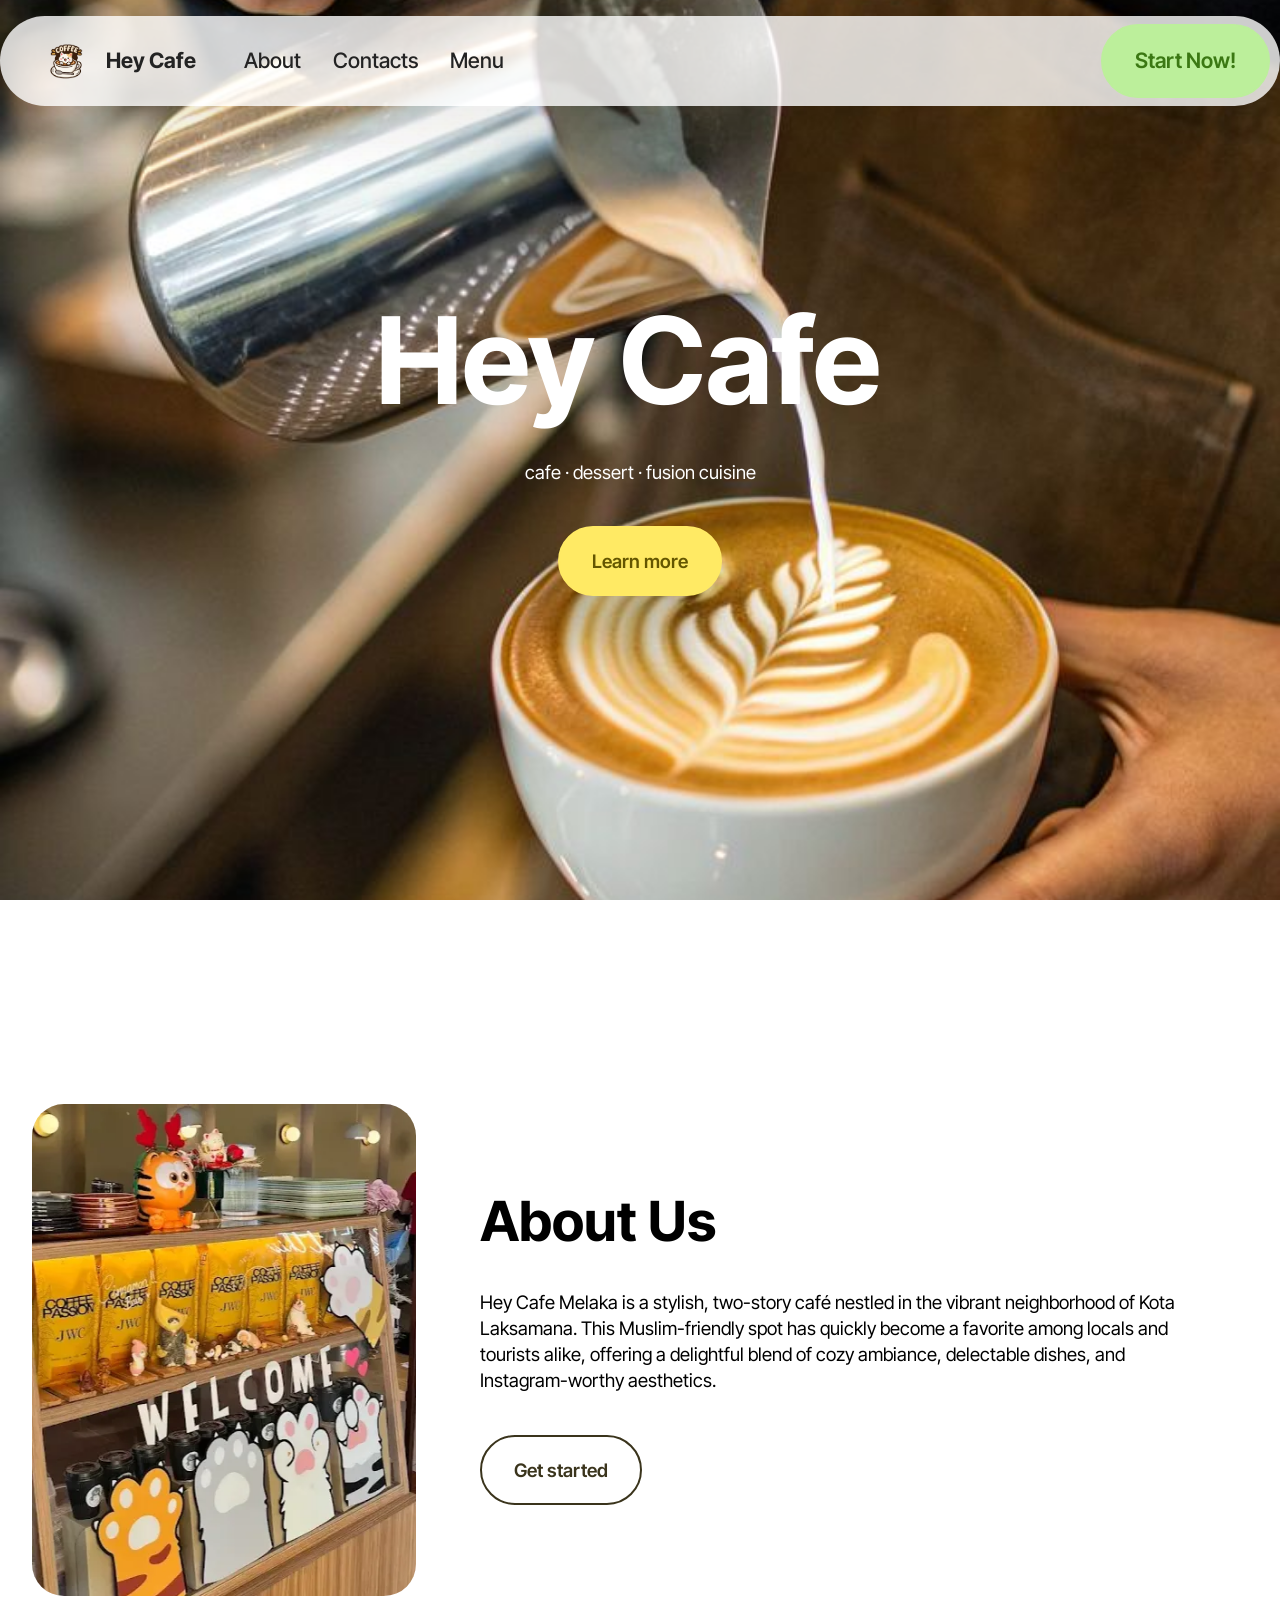
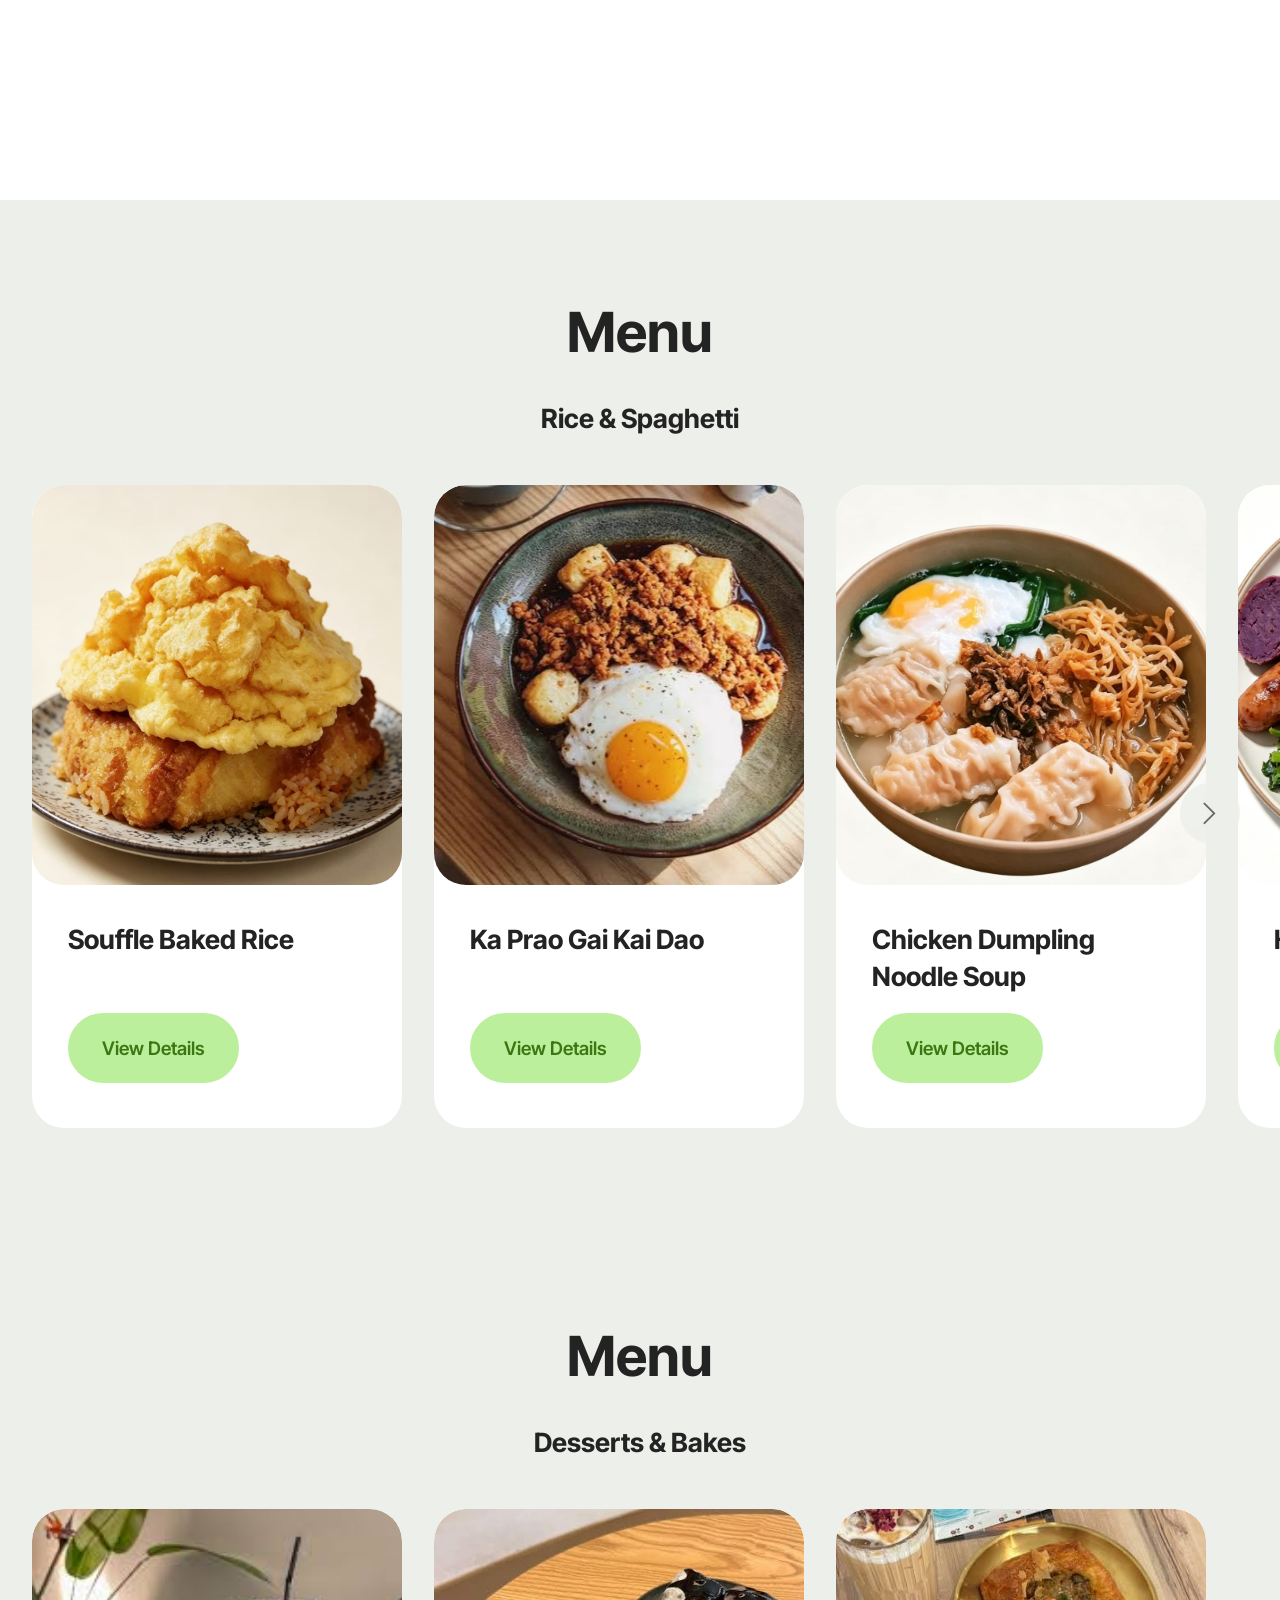
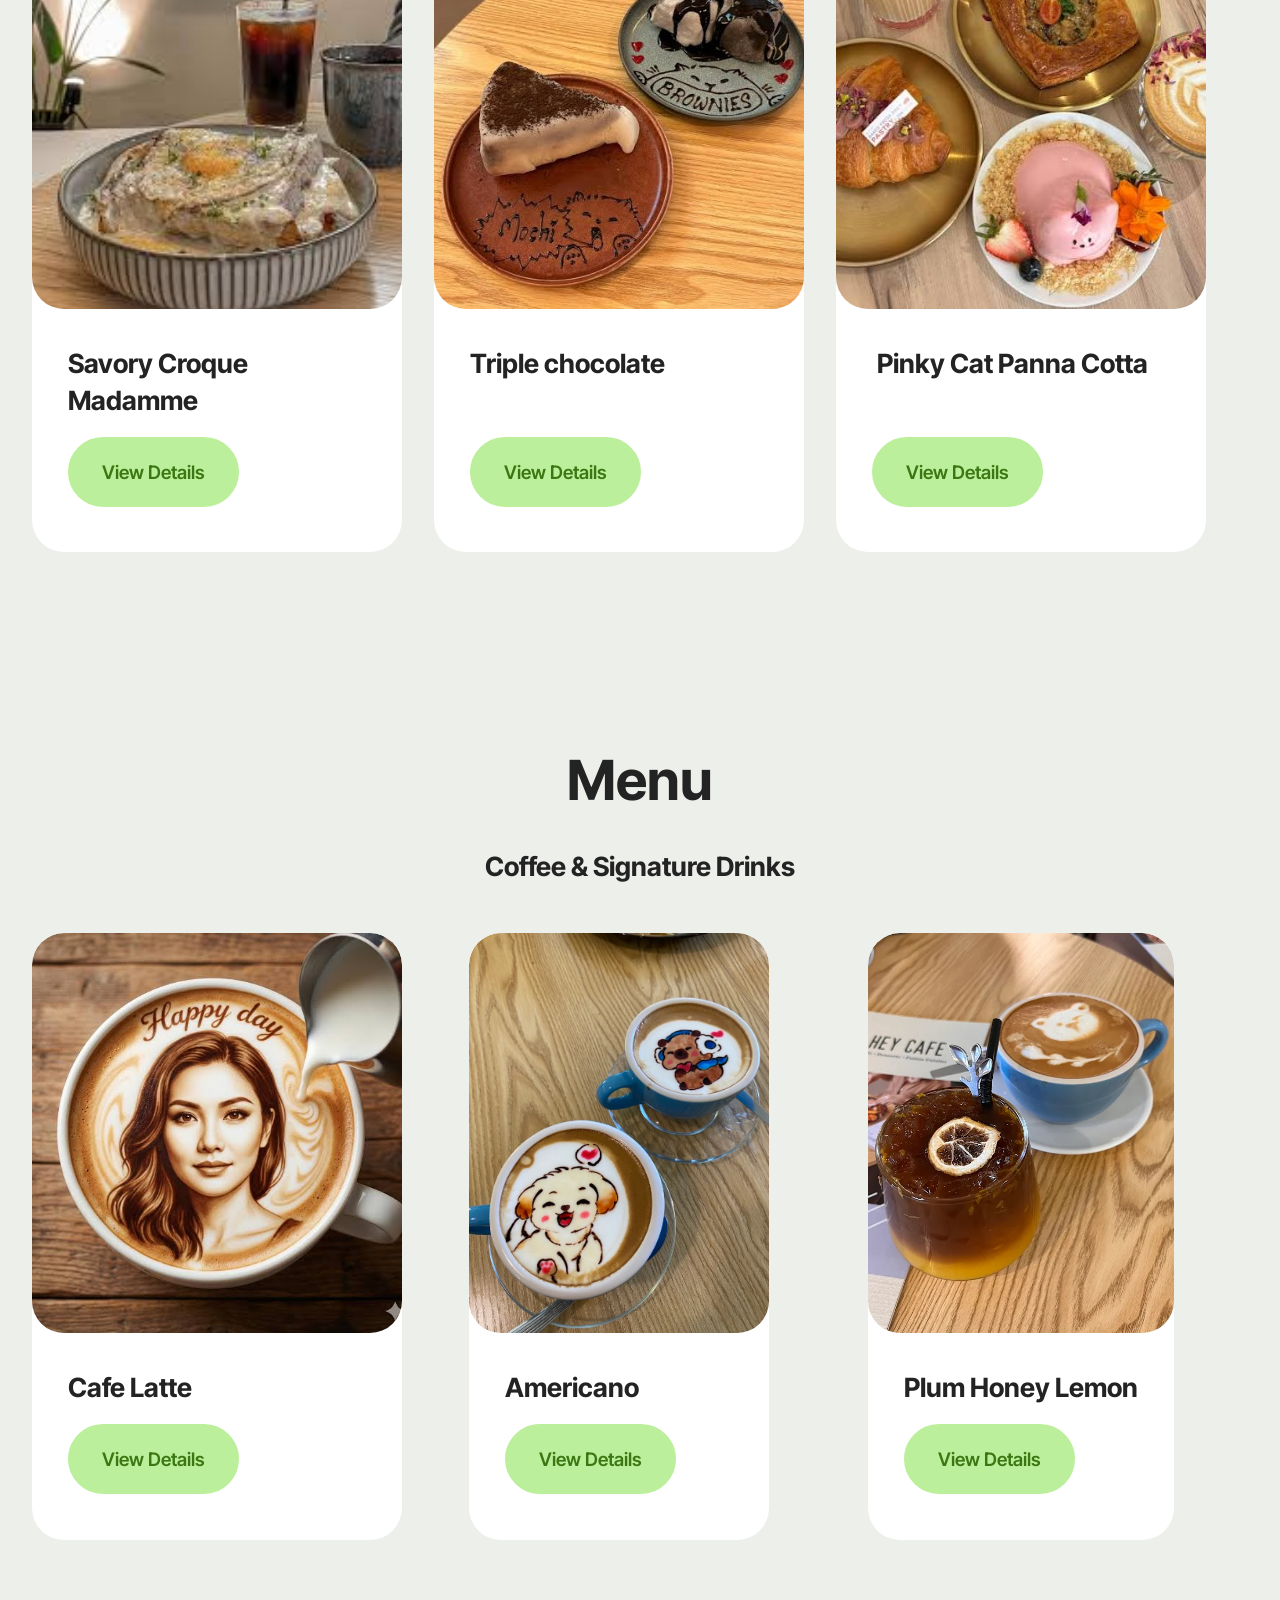
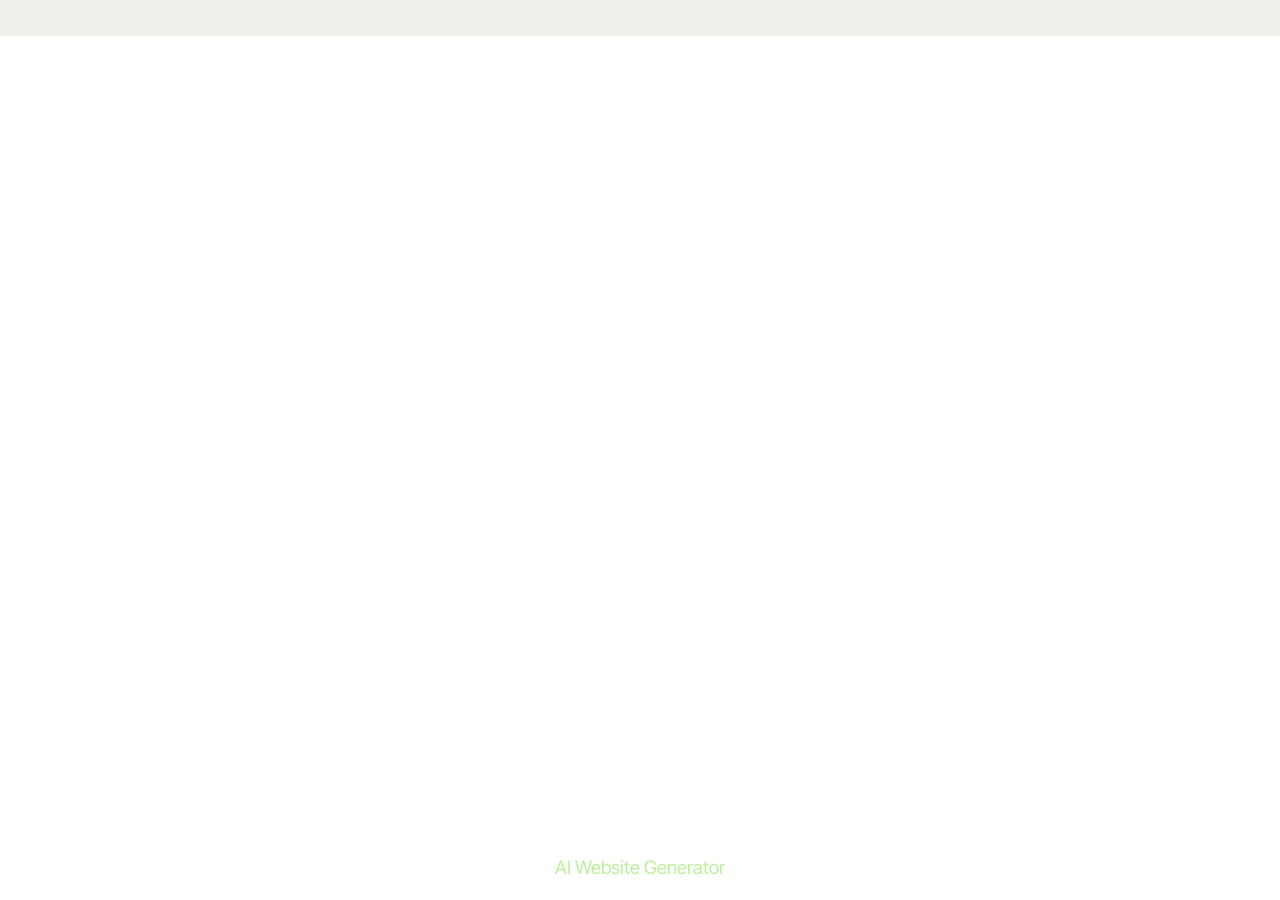
==== index.html @ 5fed79b6 "create github pages" ====
<!DOCTYPE html>
<html  >
<head>
  <!-- Site made with Mobirise Website Builder v6.1.12, https://mobirise.com -->
  <meta charset="UTF-8">
  <meta http-equiv="X-UA-Compatible" content="IE=edge">
  <meta name="generator" content="Mobirise v6.1.12, mobirise.com">
  <meta name="viewport" content="width=device-width, initial-scale=1, minimum-scale=1">
  <link rel="shortcut icon" href="assets/images/image-removebg-preview-4.png" type="image/x-icon">
  <meta name="description" content="">
  
  
  <title>Home</title>
  <link rel="stylesheet" href="assets/web/assets/mobirise-icons2/mobirise2.css">
  <link rel="stylesheet" href="assets/bootstrap/css/bootstrap.min.css">
  <link rel="stylesheet" href="assets/dropdown/css/style.css">
  <link rel="stylesheet" href="assets/theme/css/style.css">
  <link rel="preload" href="https://fonts.googleapis.com/css?family=Inter+Tight:100,200,300,400,500,600,700,800,900,100i,200i,300i,400i,500i,600i,700i,800i,900i&display=swap" as="style" onload="this.onload=null;this.rel='stylesheet'">
  <noscript><link rel="stylesheet" href="https://fonts.googleapis.com/css?family=Inter+Tight:100,200,300,400,500,600,700,800,900,100i,200i,300i,400i,500i,600i,700i,800i,900i&display=swap"></noscript>
  <link rel="preload" as="style" href="assets/mobirise/css/mbr-additional.css?v=1iFlxp"><link rel="stylesheet" href="assets/mobirise/css/mbr-additional.css?v=1iFlxp" type="text/css">

  
  
  
</head>
<body>
  
  <section data-bs-version="5.1" class="menu menu1 cid-vx8OiFqQfm" once="menu" id="menu01-0">
	

	<nav class="navbar navbar-dropdown navbar-fixed-top navbar-expand-lg">
		<div class="container">
			<div class="navbar-brand">
				<span class="navbar-logo">
					<a href="https://mobiri.se">
						<img src="assets/images/image-removebg-preview-4.png" alt="Mobirise Website Builder" style="height: 3rem;">
					</a>
				</span>
				<span class="navbar-caption-wrap"><a class="navbar-caption text-black display-4" href="https://mobiri.se">Hey Cafe</a></span>
			</div>
			<button class="navbar-toggler" type="button" data-toggle="collapse" data-bs-toggle="collapse" data-target="#navbarSupportedContent" data-bs-target="#navbarSupportedContent" aria-controls="navbarNavAltMarkup" aria-expanded="false" aria-label="Toggle navigation">
				<div class="hamburger">
					<span></span>
					<span></span>
					<span></span>
					<span></span>
				</div>
			</button>
			<div class="collapse navbar-collapse" id="navbarSupportedContent">
				<ul class="navbar-nav nav-dropdown" data-app-modern-menu="true"><li class="nav-item">
						<a class="nav-link link text-black text-primary display-4" href="index.html#article02-1h">About</a>
					</li>
					<li class="nav-item">
						<a class="nav-link link text-black text-primary display-4" href="page2.html#contacts01-3x">Contacts</a>
					</li><li class="nav-item">
						<a class="nav-link link text-black text-primary display-4" href="page1.html#article19-38" aria-expanded="false">Menu</a>
					</li></ul>
				
				<div class="navbar-buttons mbr-section-btn"><a class="btn btn-primary display-4" href="index.html#header09-9"> Start Now!</a></div>
			</div>
		</div>
	</nav>
</section>

<section data-bs-version="5.1" class="header09 startm5 cid-vx9Js2Rqdf mbr-fullscreen" id="header09-9">	
    
	
	
	<div class="container-fluid">
		<div class="row">
			<div class="content-wrap col-12 col-md-8">
				<h1 class="mbr-section-title mbr-fonts-style mbr-white mb-4 display-1"><strong>Hey Cafe&nbsp;</strong></h1>
				
				<p class="mbr-fonts-style mbr-text mbr-white mb-4 display-7">cafe · dessert · fusion cuisine<br></p>
				<div class="mbr-section-btn"><a class="btn btn-danger display-7" href="index.html#article02-1h">
						Learn more
					</a></div>
			</div>
		</div>
	</div>
</section>

<section data-bs-version="5.1" class="start article2 cid-vxmxqsJlS7 mbr-fullscreen" id="article02-1h">
	

	
	

	<div class="container">
		<div class="row justify-content-center">
			<div class="col-12 col-md-12 col-lg-4 image-wrapper">
				<img class="w-100" src="assets/images/unnamed-19.webp" alt="Mobirise Website Builder">
			</div>
			<div class="col-12 col-md-12 col-lg">
				<div class="text-wrapper align-left">
					<h1 class="mbr-section-title mbr-fonts-style mb-4 display-2"><strong>About Us</strong><strong><br></strong>
					</h1>
					<p class="mbr-text align-left mbr-fonts-style mb-4 display-7">
					Hey Cafe Melaka is a stylish, two-story café nestled in the vibrant neighborhood of Kota Laksamana. This Muslim-friendly spot has quickly become a favorite among locals and tourists alike, offering a delightful blend of cozy ambiance, delectable dishes, and Instagram-worthy aesthetics. ￼
					</p>
					<div class="mbr-section-btn align-left mt-3">
						<a class="btn btn-success-outline display-7" href="https://mobiri.se">Get started</a>
					</div>
				</div>
			</div>
		</div>
	</div>
</section>

<section data-bs-version="5.1" class="features017 mbr-embla cid-vxlxa81QFc" id="features017-13">
	
	
	<div class="position-relative">
		<div class="container-fluid">
			<div class="row justify-content-center">
				<div class="col-12 content-head">
					<div class="mbr-section-head mb-5">
						<h4 class="mbr-section-title mbr-fonts-style align-center mb-0 display-2">
							<strong>Menu</strong></h4>
						<h5 class="mbr-section-subtitle mbr-fonts-style align-center mb-0 mt-4 display-5"><strong>Rice &amp; Spaghetti</strong></h5>
					</div>
				</div>
			</div>
		</div>

		<div class="embla" data-skip-snaps="true" data-align="center" data-contain-scroll="trimSnaps" data-auto-play-interval="5" data-draggable="true">
			<div class="embla__viewport container-fluid">
				<div class="embla__container">
					
					<div class="embla__slide slider-image item active" style="margin-left: 1rem; margin-right: 1rem;">
						<div class="slide-content">
							<div class="item-img">
								<div class="item-wrapper">
									<img src="assets/images/whatsapp-image-2026-10-08-at-11.38.28-2.jpeg" alt="Mobirise Website Builder" title="" data-slide-to="0" data-bs-slide-to="0">
								</div>
							</div>
							<div class="item-content">
								<h5 class="item-title mbr-fonts-style display-5"><strong>Souffle Baked Rice</strong></h5>
								
								
							</div>

							<div class="mbr-section-btn item-footer mt-2"><a href="page1.html#article19-38" class="btn item-btn btn-primary display-7" target="_blank">View Details</a></div>
						</div>
					</div><div class="embla__slide slider-image item" style="margin-left: 1rem; margin-right: 1rem;">
						<div class="slide-content">
							<div class="item-img">
								<div class="item-wrapper">
									<img src="assets/images/images-2.jpeg" alt="Mobirise Website Builder" title="" data-slide-to="1" data-bs-slide-to="1">
								</div>
							</div>
							<div class="item-content">
								<h5 class="item-title mbr-fonts-style display-5"><strong>Ka Prao Gai Kai Dao</strong></h5>
								
								
							</div>
							<div class="mbr-section-btn item-footer mt-2"><a href="page1.html#article19-39" class="btn item-btn btn-primary display-7" target="_blank">View Details</a></div>
						</div>
					</div>
					<div class="embla__slide slider-image item" style="margin-left: 1rem; margin-right: 1rem;">
						<div class="slide-content">
							<div class="item-img">
								<div class="item-wrapper">
									<img src="assets/images/whatsapp-image-2026-10-08-at-13.55.59-3.jpeg" alt="Mobirise Website Builder" title="" data-slide-to="3" data-bs-slide-to="3">
								</div>
							</div>
							<div class="item-content">
								<h5 class="item-title mbr-fonts-style display-5"><strong>Chicken Dumpling Noodle Soup</strong></h5>
								
								
							</div>
							<div class="mbr-section-btn item-footer mt-2"><a href="page1.html#article19-3a" class="btn item-btn btn-primary display-7" target="_blank">View Details</a></div>
						</div>
					</div>
					<div class="embla__slide slider-image item" style="margin-left: 1rem; margin-right: 1rem;">
						<div class="slide-content">
							<div class="item-img">
								<div class="item-wrapper">
									<img src="assets/images/whatsapp-image-2026-10-07-at-11.52.10-4.jpeg" alt="Mobirise Website Builder" title="" data-slide-to="4" data-bs-slide-to="4">
								</div>
							</div>
							<div class="item-content">
								<h5 class="item-title mbr-fonts-style display-5"><strong>Hey Breakkie</strong></h5>
								
								
							</div>
							<div class="mbr-section-btn item-footer mt-2"><a href="page1.html#article19-3b" class="btn item-btn btn-primary display-7" target="_blank">View Details</a></div>
						</div>
					</div>
					<div class="embla__slide slider-image item" style="margin-left: 1rem; margin-right: 1rem;">
						<div class="slide-content">
							<div class="item-img">
								<div class="item-wrapper">
									<img src="assets/images/unnamed-5.webp" alt="Mobirise Website Builder" title="" data-slide-to="5" data-bs-slide-to="5">
								</div>
							</div>
							<div class="item-content">
								<h5 class="item-title mbr-fonts-style display-5"><div><strong style="font-size: calc(1.28rem + 0.52 * ((100vw - 62rem) / 25));">Chicken Meatballs Bolognese</strong></div></h5>
								
								
							</div>
							<div class="mbr-section-btn item-footer mt-2"><a href="page1.html#article19-3c" class="btn item-btn btn-primary display-7" target="_blank">View Details</a></div>
						</div>
					</div>
					
					
					
				</div>
			</div>
			<button class="embla__button embla__button--prev">
				<span class="mobi-mbri mobi-mbri-arrow-prev mbr-iconfont" aria-hidden="true"></span>
				<span class="sr-only visually-hidden visually-hidden visually-hidden">Previous</span>
			</button>
			<button class="embla__button embla__button--next">
				<span class="mobi-mbri mobi-mbri-arrow-next mbr-iconfont" aria-hidden="true"></span>
				<span class="sr-only visually-hidden visually-hidden visually-hidden">Next</span>
			</button>
		</div>
	</div>
</section>

<section data-bs-version="5.1" class="features017 mbr-embla cid-vxmoctno0V" id="features017-19">
	
	
	<div class="position-relative">
		<div class="container-fluid">
			<div class="row justify-content-center">
				<div class="col-12 content-head">
					<div class="mbr-section-head mb-5">
						<h4 class="mbr-section-title mbr-fonts-style align-center mb-0 display-2">
							<strong>Menu</strong></h4>
						<h5 class="mbr-section-subtitle mbr-fonts-style align-center mb-0 mt-4 display-5"><strong>Desserts &amp; Bakes</strong></h5>
					</div>
				</div>
			</div>
		</div>

		<div class="embla" data-skip-snaps="true" data-align="center" data-contain-scroll="trimSnaps" data-auto-play-interval="5" data-draggable="true">
			<div class="embla__viewport container-fluid">
				<div class="embla__container">
					<div class="embla__slide slider-image item active" style="margin-left: 1rem; margin-right: 1rem;">
						<div class="slide-content">
							<div class="item-img">
								<div class="item-wrapper">
									<img src="assets/images/images-14.jpeg" alt="Mobirise Website Builder" title="" data-slide-to="1" data-bs-slide-to="1">
								</div>
							</div>
							<div class="item-content">
								<h5 class="item-title mbr-fonts-style display-5"><strong>Savory Croque Madamme</strong></h5>
								
								
							</div>

							<div class="mbr-section-btn item-footer mt-2"><a href="page1.html#article19-3d" class="btn item-btn btn-primary display-7" target="_blank">View Details</a></div>
						</div>
					</div>
					
					<div class="embla__slide slider-image item" style="margin-left: 1rem; margin-right: 1rem;">
						<div class="slide-content">
							<div class="item-img">
								<div class="item-wrapper">
									<img src="assets/images/images-12.jpeg" alt="Mobirise Website Builder" title="" data-slide-to="1" data-bs-slide-to="1">
								</div>
							</div>
							<div class="item-content">
								<h5 class="item-title mbr-fonts-style display-5"><strong>Triple chocolate</strong></h5>
								
								
							</div>
							<div class="mbr-section-btn item-footer mt-2"><a href="page1.html#article19-3f" class="btn item-btn btn-primary display-7" target="_blank">View Details</a></div>
						</div>
					</div>
					
					<div class="embla__slide slider-image item" style="margin-left: 1rem; margin-right: 1rem;">
						<div class="slide-content">
							<div class="item-img">
								<div class="item-wrapper">
									<img src="assets/images/images-15.jpeg" alt="Mobirise Website Builder" title="" data-slide-to="5" data-bs-slide-to="5">
								</div>
							</div>
							<div class="item-content">
								<h5 class="item-title mbr-fonts-style display-5"><strong>&nbsp;Pinky Cat Panna Cotta</strong><br></h5>
								
								
							</div>
							<div class="mbr-section-btn item-footer mt-2"><a href="page1.html#article19-3g" class="btn item-btn btn-primary display-7" target="_blank">View Details</a></div>
						</div>
					</div>
					
					
					
				</div>
			</div>
			<button class="embla__button embla__button--prev">
				<span class="mobi-mbri mobi-mbri-arrow-prev mbr-iconfont" aria-hidden="true"></span>
				<span class="sr-only visually-hidden visually-hidden visually-hidden">Previous</span>
			</button>
			<button class="embla__button embla__button--next">
				<span class="mobi-mbri mobi-mbri-arrow-next mbr-iconfont" aria-hidden="true"></span>
				<span class="sr-only visually-hidden visually-hidden visually-hidden">Next</span>
			</button>
		</div>
	</div>
</section>

<section data-bs-version="5.1" class="features017 mbr-embla cid-vxlN84FicX" id="features017-18">
	
	
	<div class="position-relative">
		<div class="container-fluid">
			<div class="row justify-content-center">
				<div class="col-12 content-head">
					<div class="mbr-section-head mb-5">
						<h4 class="mbr-section-title mbr-fonts-style align-center mb-0 display-2">
							<strong>Menu</strong></h4>
						<h5 class="mbr-section-subtitle mbr-fonts-style align-center mb-0 mt-4 display-5"><strong>Coffee &amp; Signature Drinks</strong></h5>
					</div>
				</div>
			</div>
		</div>

		<div class="embla" data-skip-snaps="true" data-align="center" data-contain-scroll="trimSnaps" data-auto-play-interval="5" data-draggable="true">
			<div class="embla__viewport container-fluid">
				<div class="embla__container">
					<div class="embla__slide slider-image item active" style="margin-left: 1rem; margin-right: 1rem;">
						<div class="slide-content">
							<div class="item-img">
								<div class="item-wrapper">
									<img src="assets/images/images-13.jpeg" alt="Mobirise Website Builder" title="" data-slide-to="1" data-bs-slide-to="1">
								</div>
							</div>
							<div class="item-content">
								<h5 class="item-title mbr-fonts-style display-5"><strong>Cafe Latte</strong></h5>
								
								
							</div>

							<div class="mbr-section-btn item-footer mt-2"><a href="page1.html#article19-3h" class="btn item-btn btn-primary display-7" target="_blank">View Details</a></div>
						</div>
					</div>
					<div class="embla__slide slider-image item" style="margin-left: 1rem; margin-right: 1rem;">
						<div class="slide-content">
							<div class="item-img">
								<div class="item-wrapper">
									<img src="assets/images/unnamed-21.webp" alt="Mobirise Website Builder" title="" data-slide-to="2" data-bs-slide-to="2">
								</div>
							</div>
							<div class="item-content">
								<h5 class="item-title mbr-fonts-style display-5"><strong>Americano</strong></h5>
								
								
							</div>
							<div class="mbr-section-btn item-footer mt-2"><a href="page1.html#article19-3i" class="btn item-btn btn-primary display-7" target="_blank">View Details</a></div>
						</div>
					</div>
					<div class="embla__slide slider-image item" style="margin-left: 1rem; margin-right: 1rem;">
						<div class="slide-content">
							<div class="item-img">
								<div class="item-wrapper">
									<img src="assets/images/unnamed-22.webp" alt="Mobirise Website Builder" title="" data-slide-to="3" data-bs-slide-to="3">
								</div>
							</div>
							<div class="item-content">
								<h5 class="item-title mbr-fonts-style display-5"><strong>Plum Honey Lemon</strong></h5>
								
								
							</div>
							<div class="mbr-section-btn item-footer mt-2"><a href="page1.html#article19-3j" class="btn item-btn btn-primary display-7" target="_blank">View Details</a></div>
						</div>
					</div>
					
					
					
					
					
				</div>
			</div>
			<button class="embla__button embla__button--prev">
				<span class="mobi-mbri mobi-mbri-arrow-prev mbr-iconfont" aria-hidden="true"></span>
				<span class="sr-only visually-hidden visually-hidden visually-hidden">Previous</span>
			</button>
			<button class="embla__button embla__button--next">
				<span class="mobi-mbri mobi-mbri-arrow-next mbr-iconfont" aria-hidden="true"></span>
				<span class="sr-only visually-hidden visually-hidden visually-hidden">Next</span>
			</button>
		</div>
	</div>
</section>

<section data-bs-version="5.1" class="contacts4 map1 cid-vxtvAQx87N" id="contacts04-37">

	

	<div class="main_wrapper">
		
        <div class="google-map"><iframe frameborder="0" style="border:0" src="https://www.google.com/maps/embed?pb=!1m18!1m12!1m3!1d3711.7519244382047!2d102.23303907496779!3d2.1957725977847904!2m3!1f0!2f0!3f0!3m2!1i1024!2i768!4f13.1!3m3!1m2!1s0x31d1f147ed033591%3A0x314d63a6acb644f5!2sHey%20Cafe!5e1!3m2!1sen!2smy!4v1791475764665!5m2!1sen!2smy" allowfullscreen=""></iframe></div>
	</div>
</section><section class="display-7" style="padding: 0;align-items: center;justify-content: center;flex-wrap: wrap;    align-content: center;display: flex;position: relative;height: 4rem;"><a href="https://mobiri.se/" style="flex: 1 1;height: 4rem;position: absolute;width: 100%;z-index: 1;"><img alt="" style="height: 4rem;" src="[data-uri]"></a><p style="margin: 0;text-align: center;" class="display-7">&#8204;</p><a style="z-index:1" href="https://mobirise.com/builder/ai-website-generator.html">AI Website Generator</a></section><script src="assets/bootstrap/js/bootstrap.bundle.min.js"></script>  <script src="assets/smoothscroll/smooth-scroll.js"></script>  <script src="assets/ytplayer/index.js"></script>  <script src="assets/dropdown/js/navbar-dropdown.js"></script>  <script src="assets/embla/embla.min.js"></script>  <script src="assets/embla/script.js"></script>  <script src="assets/theme/js/script.js"></script>  
  
  
</body>
</html>
---- assets/web/assets/mobirise-icons2/mobirise2.css ----
@font-face {
  font-family: 'Moririse2';
  font-display: swap;
  src:  url('mobirise2.eot?f2bix4');
  src:  url('mobirise2.eot?f2bix4#iefix') format('embedded-opentype'),
    url('mobirise2.woff2?f2bix4') format('woff2'),
    url('mobirise2.woff?f2bix4') format('woff'),
    url('mobirise2.ttf?f2bix4') format('truetype'),
    url('mobirise2.svg?f2bix4#mobirise2') format('svg');
  font-weight: normal;
  font-style: normal;
}

[class^="mobi-"], [class*=" mobi-"] {
  /* use !important to prevent issues with browser extensions that change fonts */
  font-family: 'Moririse2' !important;
  speak: none;
  font-style: normal;
  font-weight: normal;
  font-variant: normal;
  text-transform: none;
  line-height: 1;

  /* Better Font Rendering =========== */
  -webkit-font-smoothing: antialiased;
  -moz-osx-font-smoothing: grayscale;
}

.mobi-mbri-add-submenu:before {
  content: "\e900";
}
.mobi-mbri-alert:before {
  content: "\e901";
}
.mobi-mbri-align-center:before {
  content: "\e902";
}
.mobi-mbri-align-justify:before {
  content: "\e903";
}
.mobi-mbri-align-left:before {
  content: "\e904";
}
.mobi-mbri-align-right:before {
  content: "\e905";
}
.mobi-mbri-android:before {
  content: "\e906";
}
.mobi-mbri-apple:before {
  content: "\e907";
}
.mobi-mbri-arrow-down:before {
  content: "\e908";
}
.mobi-mbri-arrow-next:before {
  content: "\e909";
}
.mobi-mbri-arrow-prev:before {
  content: "\e90a";
}
.mobi-mbri-arrow-up:before {
  content: "\e90b";
}
.mobi-mbri-bold:before {
  content: "\e90c";
}
.mobi-mbri-bookmark:before {
  content: "\e90d";
}
.mobi-mbri-bootstrap:before {
  content: "\e90e";
}
.mobi-mbri-briefcase:before {
  content: "\e90f";
}
.mobi-mbri-browse:before {
  content: "\e910";
}
.mobi-mbri-bulleted-list:before {
  content: "\e911";
}
.mobi-mbri-calendar:before {
  content: "\e912";
}
.mobi-mbri-camera:before {
  content: "\e913";
}
.mobi-mbri-cart-add:before {
  content: "\e914";
}
.mobi-mbri-cart-full:before {
  content: "\e915";
}
.mobi-mbri-cash:before {
  content: "\e916";
}
.mobi-mbri-change-style:before {
  content: "\e917";
}
.mobi-mbri-chat:before {
  content: "\e918";
}
.mobi-mbri-clock:before {
  content: "\e919";
}
.mobi-mbri-close:before {
  content: "\e91a";
}
.mobi-mbri-cloud:before {
  content: "\e91b";
}
.mobi-mbri-code:before {
  content: "\e91c";
}
.mobi-mbri-contact-form:before {
  content: "\e91d";
}
.mobi-mbri-credit-card:before {
  content: "\e91e";
}
.mobi-mbri-cursor-click:before {
  content: "\e91f";
}
.mobi-mbri-cust-feedback:before {
  content: "\e920";
}
.mobi-mbri-database:before {
  content: "\e921";
}
.mobi-mbri-delivery:before {
  content: "\e922";
}
.mobi-mbri-desktop:before {
  content: "\e923";
}
.mobi-mbri-devices:before {
  content: "\e924";
}
.mobi-mbri-down:before {
  content: "\e925";
}
.mobi-mbri-download-2:before {
  content: "\e926";
}
.mobi-mbri-download:before {
  content: "\e927";
}
.mobi-mbri-drag-n-drop-2:before {
  content: "\e928";
}
.mobi-mbri-drag-n-drop:before {
  content: "\e929";
}
.mobi-mbri-edit-2:before {
  content: "\e92a";
}
.mobi-mbri-edit:before {
  content: "\e92b";
}
.mobi-mbri-error:before {
  content: "\e92c";
}
.mobi-mbri-extension:before {
  content: "\e92d";
}
.mobi-mbri-features:before {
  content: "\e92e";
}
.mobi-mbri-file:before {
  content: "\e92f";
}
.mobi-mbri-flag:before {
  content: "\e930";
}
.mobi-mbri-folder:before {
  content: "\e931";
}
.mobi-mbri-gift:before {
  content: "\e932";
}
.mobi-mbri-github:before {
  content: "\e933";
}
.mobi-mbri-globe-2:before {
  content: "\e934";
}
.mobi-mbri-globe:before {
  content: "\e935";
}
.mobi-mbri-growing-chart:before {
  content: "\e936";
}
.mobi-mbri-hearth:before {
  content: "\e937";
}
.mobi-mbri-help:before {
  content: "\e938";
}
.mobi-mbri-home:before {
  content: "\e939";
}
.mobi-mbri-hot-cup:before {
  content: "\e93a";
}
.mobi-mbri-idea:before {
  content: "\e93b";
}
.mobi-mbri-image-gallery:before {
  content: "\e93c";
}
.mobi-mbri-image-slider:before {
  content: "\e93d";
}
.mobi-mbri-info:before {
  content: "\e93e";
}
.mobi-mbri-italic:before {
  content: "\e93f";
}
.mobi-mbri-key:before {
  content: "\e940";
}
.mobi-mbri-laptop:before {
  content: "\e941";
}
.mobi-mbri-layers:before {
  content: "\e942";
}
.mobi-mbri-left-right:before {
  content: "\e943";
}
.mobi-mbri-left:before {
  content: "\e944";
}
.mobi-mbri-letter:before {
  content: "\e945";
}
.mobi-mbri-like:before {
  content: "\e946";
}
.mobi-mbri-link:before {
  content: "\e947";
}
.mobi-mbri-lock:before {
  content: "\e948";
}
.mobi-mbri-login:before {
  content: "\e949";
}
.mobi-mbri-logout:before {
  content: "\e94a";
}
.mobi-mbri-magic-stick:before {
  content: "\e94b";
}
.mobi-mbri-map-pin:before {
  content: "\e94c";
}
.mobi-mbri-menu:before {
  content: "\e94d";
}
.mobi-mbri-mobile-2:before {
  content: "\e94e";
}
.mobi-mbri-mobile-horizontal:before {
  content: "\e94f";
}
.mobi-mbri-mobile:before {
  content: "\e950";
}
.mobi-mbri-mobirise:before {
  content: "\e951";
}
.mobi-mbri-more-horizontal:before {
  content: "\e952";
}
.mobi-mbri-more-vertical:before {
  content: "\e953";
}
.mobi-mbri-music:before {
  content: "\e954";
}
.mobi-mbri-new-file:before {
  content: "\e955";
}
.mobi-mbri-numbered-list:before {
  content: "\e956";
}
.mobi-mbri-opened-folder:before {
  content: "\e957";
}
.mobi-mbri-pages:before {
  content: "\e958";
}
.mobi-mbri-paper-plane:before {
  content: "\e959";
}
.mobi-mbri-paperclip:before {
  content: "\e95a";
}
.mobi-mbri-phone:before {
  content: "\e95b";
}
.mobi-mbri-photo:before {
  content: "\e95c";
}
.mobi-mbri-photos:before {
  content: "\e95d";
}
.mobi-mbri-pin:before {
  content: "\e95e";
}
.mobi-mbri-play:before {
  content: "\e95f";
}
.mobi-mbri-plus:before {
  content: "\e960";
}
.mobi-mbri-preview:before {
  content: "\e961";
}
.mobi-mbri-print:before {
  content: "\e962";
}
.mobi-mbri-protect:before {
  content: "\e963";
}
.mobi-mbri-question:before {
  content: "\e964";
}
.mobi-mbri-quote-left:before {
  content: "\e965";
}
.mobi-mbri-quote-right:before {
  content: "\e966";
}
.mobi-mbri-redo:before {
  content: "\e967";
}
.mobi-mbri-refresh:before {
  content: "\e968";
}
.mobi-mbri-responsive-2:before {
  content: "\e969";
}
.mobi-mbri-responsive:before {
  content: "\e96a";
}
.mobi-mbri-right:before {
  content: "\e96b";
}
.mobi-mbri-rocket:before {
  content: "\e96c";
}
.mobi-mbri-sad-face:before {
  content: "\e96d";
}
.mobi-mbri-sale:before {
  content: "\e96e";
}
.mobi-mbri-save:before {
  content: "\e96f";
}
.mobi-mbri-search:before {
  content: "\e970";
}
.mobi-mbri-setting-2:before {
  content: "\e971";
}
.mobi-mbri-setting-3:before {
  content: "\e972";
}
.mobi-mbri-setting:before {
  content: "\e973";
}
.mobi-mbri-share:before {
  content: "\e974";
}
.mobi-mbri-shopping-bag:before {
  content: "\e975";
}
.mobi-mbri-shopping-basket:before {
  content: "\e976";
}
.mobi-mbri-shopping-cart:before {
  content: "\e977";
}
.mobi-mbri-sites:before {
  content: "\e978";
}
.mobi-mbri-smile-face:before {
  content: "\e979";
}
.mobi-mbri-speed:before {
  content: "\e97a";
}
.mobi-mbri-star:before {
  content: "\e97b";
}
.mobi-mbri-success:before {
  content: "\e97c";
}
.mobi-mbri-sun:before {
  content: "\e97d";
}
.mobi-mbri-sun2:before {
  content: "\e97e";
}
.mobi-mbri-tablet-vertical:before {
  content: "\e97f";
}
.mobi-mbri-tablet:before {
  content: "\e980";
}
.mobi-mbri-target:before {
  content: "\e981";
}
.mobi-mbri-timer:before {
  content: "\e982";
}
.mobi-mbri-to-ftp:before {
  content: "\e983";
}
.mobi-mbri-to-local-drive:before {
  content: "\e984";
}
.mobi-mbri-touch-swipe:before {
  content: "\e985";
}
.mobi-mbri-touch:before {
  content: "\e986";
}
.mobi-mbri-trash:before {
  content: "\e987";
}
.mobi-mbri-underline:before {
  content: "\e988";
}
.mobi-mbri-undo:before {
  content: "\e989";
}
.mobi-mbri-unlink:before {
  content: "\e98a";
}
.mobi-mbri-unlock:before {
  content: "\e98b";
}
.mobi-mbri-up-down:before {
  content: "\e98c";
}
.mobi-mbri-up:before {
  content: "\e98d";
}
.mobi-mbri-update:before {
  content: "\e98e";
}
.mobi-mbri-upload-2:before {
  content: "\e98f";
}
.mobi-mbri-upload:before {
  content: "\e990";
}
.mobi-mbri-user-2:before {
  content: "\e991";
}
.mobi-mbri-user:before {
  content: "\e992";
}
.mobi-mbri-users:before {
  content: "\e993";
}
.mobi-mbri-video-play:before {
  content: "\e994";
}
.mobi-mbri-video:before {
  content: "\e995";
}
.mobi-mbri-watch:before {
  content: "\e996";
}
.mobi-mbri-website-theme-2:before {
  content: "\e997";
}
.mobi-mbri-website-theme:before {
  content: "\e998";
}
.mobi-mbri-wifi:before {
  content: "\e999";
}
.mobi-mbri-windows:before {
  content: "\e99a";
}
.mobi-mbri-zoom-in:before {
  content: "\e99b";
}
.mobi-mbri-zoom-out:before {
  content: "\e99c";
}
---- assets/dropdown/css/style.css ----
.navbar-dropdown {
  left: 0;
  padding: 0;
  position: absolute;
  right: 0;
  top: 0;
  transition: all 0.45s ease;
  z-index: 1030;
  background: #282828; }
  .navbar-dropdown .navbar-logo {
    margin-right: 0.8rem;
    transition: margin 0.3s ease-in-out;
    vertical-align: middle; }
    .navbar-dropdown .navbar-logo img {
      height: 3.125rem;
      transition: all 0.3s ease-in-out; }
    .navbar-dropdown .navbar-logo.mbr-iconfont {
      font-size: 3.125rem;
      line-height: 3.125rem; }
  .navbar-dropdown .navbar-caption {
    font-weight: 700;
    white-space: normal;
    vertical-align: -4px;
    line-height: 3.125rem !important; }
    .navbar-dropdown .navbar-caption, .navbar-dropdown .navbar-caption:hover {
      color: inherit;
      text-decoration: none; }
  .navbar-dropdown .mbr-iconfont + .navbar-caption {
    vertical-align: -1px; }
  .navbar-dropdown.navbar-fixed-top {
    position: fixed; }
  .navbar-dropdown .navbar-brand span {
    vertical-align: -4px; }
  .navbar-dropdown.bg-color.transparent {
    background: none; }
  .navbar-dropdown.navbar-short .navbar-brand {
    padding: 0.625rem 0; }
    .navbar-dropdown.navbar-short .navbar-brand span {
      vertical-align: -1px; }
  .navbar-dropdown.navbar-short .navbar-caption {
    line-height: 2.375rem !important;
    vertical-align: -2px; }
  .navbar-dropdown.navbar-short .navbar-logo {
    margin-right: 0.5rem; }
    .navbar-dropdown.navbar-short .navbar-logo img {
      height: 2.375rem; }
    .navbar-dropdown.navbar-short .navbar-logo.mbr-iconfont {
      font-size: 2.375rem;
      line-height: 2.375rem; }
  .navbar-dropdown.navbar-short .mbr-table-cell {
    height: 3.625rem; }
  .navbar-dropdown .navbar-close {
    left: 0.6875rem;
    position: fixed;
    top: 0.75rem;
    z-index: 1000; }
  .navbar-dropdown .hamburger-icon {
    content: "";
    display: inline-block;
    vertical-align: middle;
    width: 16px;
    -webkit-box-shadow: 0 -6px 0 1px #282828,0 0 0 1px #282828,0 6px 0 1px #282828;
    -moz-box-shadow: 0 -6px 0 1px #282828,0 0 0 1px #282828,0 6px 0 1px #282828;
    box-shadow: 0 -6px 0 1px #282828,0 0 0 1px #282828,0 6px 0 1px #282828; }

.dropdown-menu .dropdown-toggle[data-toggle="dropdown-submenu"]::after {
  border-bottom: 0.35em solid transparent;
  border-left: 0.35em solid;
  border-right: 0;
  border-top: 0.35em solid transparent;
  margin-left: 0.3rem; }

.dropdown-menu .dropdown-item:focus {
  outline: 0; }

.nav-dropdown {
  font-size: 0.75rem;
  font-weight: 500;
  height: auto !important; }
  .nav-dropdown .nav-btn {
    padding-left: 1rem; }
  .nav-dropdown .link {
    margin: .667em 1.667em;
    font-weight: 500;
    padding: 0;
    transition: color .2s ease-in-out; }
    .nav-dropdown .link.dropdown-toggle {
      margin-right: 2.583em; }
      .nav-dropdown .link.dropdown-toggle::after {
        margin-left: .25rem;
        border-top: 0.35em solid;
        border-right: 0.35em solid transparent;
        border-left: 0.35em solid transparent;
        border-bottom: 0; }
      .nav-dropdown .link.dropdown-toggle[aria-expanded="true"] {
        margin: 0;
        padding: 0.667em 3.263em  0.667em 1.667em; }
  .nav-dropdown .link::after,
  .nav-dropdown .dropdown-item::after {
    color: inherit; }
  .nav-dropdown .btn {
    font-size: 0.75rem;
    font-weight: 700;
    letter-spacing: 0;
    margin-bottom: 0;
    padding-left: 1.25rem;
    padding-right: 1.25rem; }
  .nav-dropdown .dropdown-menu {
    border-radius: 0;
    border: 0;
    left: 0;
    margin: 0;
    padding-bottom: 1.25rem;
    padding-top: 1.25rem;
    position: relative; }
  .nav-dropdown .dropdown-submenu {
    margin-left: 0.125rem;
    top: 0; }
  .nav-dropdown .dropdown-item {
    font-weight: 500;
    line-height: 2;
    padding: 0.3846em 4.615em 0.3846em 1.5385em;
    position: relative;
    transition: color .2s ease-in-out, background-color .2s ease-in-out; }
    .nav-dropdown .dropdown-item::after {
      margin-top: -0.3077em;
      position: absolute;
      right: 1.1538em;
      top: 50%; }
    .nav-dropdown .dropdown-item:focus, .nav-dropdown .dropdown-item:hover {
      background: none; }

@media (max-width: 767px) {
  .nav-dropdown.navbar-toggleable-sm {
    bottom: 0;
    display: none;
    left: 0;
    overflow-x: hidden;
    position: fixed;
    top: 0;
    transform: translateX(-100%);
    -ms-transform: translateX(-100%);
    -webkit-transform: translateX(-100%);
    width: 18.75rem;
    z-index: 999; } }
.nav-dropdown.navbar-toggleable-xl {
  bottom: 0;
  display: none;
  left: 0;
  overflow-x: hidden;
  position: fixed;
  top: 0;
  transform: translateX(-100%);
  -ms-transform: translateX(-100%);
  -webkit-transform: translateX(-100%);
  width: 18.75rem;
  z-index: 999; }

.nav-dropdown-sm {
  display: block !important;
  overflow-x: hidden;
  overflow: auto;
  padding-top: 3.875rem; }
  .nav-dropdown-sm::after {
    content: "";
    display: block;
    height: 3rem;
    width: 100%; }
  .nav-dropdown-sm.collapse.in ~ .navbar-close {
    display: block !important; }
  .nav-dropdown-sm.collapsing, .nav-dropdown-sm.collapse.in {
    transform: translateX(0);
    -ms-transform: translateX(0);
    -webkit-transform: translateX(0);
    transition: all 0.25s ease-out;
    -webkit-transition: all 0.25s ease-out;
    background: #282828; }
  .nav-dropdown-sm.collapsing[aria-expanded="false"] {
    transform: translateX(-100%);
    -ms-transform: translateX(-100%);
    -webkit-transform: translateX(-100%); }
  .nav-dropdown-sm .nav-item {
    display: block;
    margin-left: 0 !important;
    padding-left: 0; }
  .nav-dropdown-sm .link,
  .nav-dropdown-sm .dropdown-item {
    border-top: 1px dotted rgba(255, 255, 255, 0.1);
    font-size: 0.8125rem;
    line-height: 1.6;
    margin: 0 !important;
    padding: 0.875rem 2.4rem 0.875rem 1.5625rem !important;
    position: relative;
    white-space: normal; }
    .nav-dropdown-sm .link:focus, .nav-dropdown-sm .link:hover,
    .nav-dropdown-sm .dropdown-item:focus,
    .nav-dropdown-sm .dropdown-item:hover {
      background: rgba(0, 0, 0, 0.2) !important;
      color: #c0a375; }
  .nav-dropdown-sm .nav-btn {
    position: relative;
    padding: 1.5625rem 1.5625rem 0 1.5625rem; }
    .nav-dropdown-sm .nav-btn::before {
      border-top: 1px dotted rgba(255, 255, 255, 0.1);
      content: "";
      left: 0;
      position: absolute;
      top: 0;
      width: 100%; }
    .nav-dropdown-sm .nav-btn + .nav-btn {
      padding-top: 0.625rem; }
      .nav-dropdown-sm .nav-btn + .nav-btn::before {
        display: none; }
  .nav-dropdown-sm .btn {
    padding: 0.625rem 0; }
  .nav-dropdown-sm .dropdown-toggle[data-toggle="dropdown-submenu"]::after {
    margin-left: .25rem;
    border-top: 0.35em solid;
    border-right: 0.35em solid transparent;
    border-left: 0.35em solid transparent;
    border-bottom: 0; }
  .nav-dropdown-sm .dropdown-toggle[data-toggle="dropdown-submenu"][aria-expanded="true"]::after {
    border-top: 0;
    border-right: 0.35em solid transparent;
    border-left: 0.35em solid transparent;
    border-bottom: 0.35em solid; }
  .nav-dropdown-sm .dropdown-menu {
    margin: 0;
    padding: 0;
    position: relative;
    top: 0;
    left: 0;
    width: 100%;
    border: 0;
    float: none;
    border-radius: 0;
    background: none; }
  .nav-dropdown-sm .dropdown-submenu {
    left: 100%;
    margin-left: 0.125rem;
    margin-top: -1.25rem;
    top: 0; }

.navbar-toggleable-sm .nav-dropdown .dropdown-menu {
  position: absolute; }

.navbar-toggleable-sm .nav-dropdown .dropdown-submenu {
  left: 100%;
  margin-left: 0.125rem;
  margin-top: -1.25rem;
  top: 0; }

.navbar-toggleable-sm.opened .nav-dropdown .dropdown-menu {
  position: relative; }

.navbar-toggleable-sm.opened .nav-dropdown .dropdown-submenu {
  left: 0;
  margin-left: 00rem;
  margin-top: 0rem;
  top: 0; }

.is-builder .nav-dropdown.collapsing {
  transition: none !important; }
---- assets/theme/css/style.css ----
@charset "UTF-8";
section {
  background-color: #ffffff;
}

body {
  font-style: normal;
  line-height: 1.5;
  font-weight: 400;
  color: #232323;
  position: relative;
}

button {
  background-color: transparent;
  border-color: transparent;
}

.embla__button,
.carousel-control {
  background-color: #edefea !important;
  opacity: 0.8 !important;
  color: #464845 !important;
  border-color: #edefea !important;
}

.carousel .close,
.modalWindow .close {
  background-color: #edefea !important;
  color: #464845 !important;
  border-color: #edefea !important;
  opacity: 0.8 !important;
}

.carousel .close:hover,
.modalWindow .close:hover {
  opacity: 1 !important;
}

.carousel-indicators li {
  background-color: #edefea !important;
  border: 2px solid #464845 !important;
}

.carousel-indicators li:hover,
.carousel-indicators li:active {
  opacity: 0.8 !important;
}

.embla__button:hover,
.carousel-control:hover {
  background-color: #edefea !important;
  opacity: 1 !important;
}

.modalWindow-video-container {
  height: 80%;
}

section,
.container,
.container-fluid {
  position: relative;
  word-wrap: break-word;
}

a.mbr-iconfont:hover {
  text-decoration: none;
}

.article .lead p,
.article .lead ul,
.article .lead ol,
.article .lead pre,
.article .lead blockquote {
  margin-bottom: 0;
}

a {
  font-style: normal;
  font-weight: 400;
  cursor: pointer;
}
a, a:hover {
  text-decoration: none;
}

.mbr-section-title {
  font-style: normal;
  line-height: 1.3;
}

.mbr-section-subtitle {
  line-height: 1.3;
}

.mbr-text {
  font-style: normal;
  line-height: 1.7;
}

h1,
h2,
h3,
h4,
h5,
h6,
.display-1,
.display-2,
.display-4,
.display-5,
.display-7,
span,
p,
a {
  line-height: 1;
  word-break: break-word;
  word-wrap: break-word;
  font-weight: 400;
}

b,
strong {
  font-weight: bold;
}

input:-webkit-autofill, input:-webkit-autofill:hover, input:-webkit-autofill:focus, input:-webkit-autofill:active {
  transition-delay: 9999s;
  -webkit-transition-property: background-color, color;
  transition-property: background-color, color;
}

textarea[type=hidden] {
  display: none;
}

section {
  background-position: 50% 50%;
  background-repeat: no-repeat;
  background-size: cover;
}
section .mbr-background-video,
section .mbr-background-video-preview {
  position: absolute;
  bottom: 0;
  left: 0;
  right: 0;
  top: 0;
}

.hidden {
  visibility: hidden;
}

.mbr-z-index20 {
  z-index: 20;
}

/*! Base colors */
.mbr-white {
  color: #ffffff;
}

.mbr-black {
  color: #111111;
}

.mbr-bg-white {
  background-color: #ffffff;
}

.mbr-bg-black {
  background-color: #000000;
}

/*! Text-aligns */
.align-left {
  text-align: left;
}

.align-center {
  text-align: center;
}

.align-right {
  text-align: right;
}

/*! Font-weight  */
.mbr-light {
  font-weight: 300;
}

.mbr-regular {
  font-weight: 400;
}

.mbr-semibold {
  font-weight: 500;
}

.mbr-bold {
  font-weight: 700;
}

/*! Media  */
.media-content {
  flex-basis: 100%;
}

.media-container-row {
  display: flex;
  flex-direction: row;
  flex-wrap: wrap;
  justify-content: center;
  align-content: center;
  align-items: start;
}
.media-container-row .media-size-item {
  width: 400px;
}

.media-container-column {
  display: flex;
  flex-direction: column;
  flex-wrap: wrap;
  justify-content: center;
  align-content: center;
  align-items: stretch;
}
.media-container-column > * {
  width: 100%;
}

@media (min-width: 992px) {
  .media-container-row {
    flex-wrap: nowrap;
  }
}
figure {
  margin-bottom: 0;
  overflow: hidden;
}

figure[mbr-media-size] {
  transition: width 0.1s;
}

img,
iframe {
  display: block;
  width: 100%;
}

.card {
  background-color: transparent;
  border: none;
}

.card-box {
  width: 100%;
}

.card-img {
  text-align: center;
  flex-shrink: 0;
  -webkit-flex-shrink: 0;
}

.media {
  max-width: 100%;
  margin: 0 auto;
}

.mbr-figure {
  align-self: center;
}

.media-container > div {
  max-width: 100%;
}

.mbr-figure img,
.card-img img {
  width: 100%;
}

@media (max-width: 991px) {
  .media-size-item {
    width: auto !important;
  }
  .media {
    width: auto;
  }
  .mbr-figure {
    width: 100% !important;
  }
}
/*! Buttons */
.mbr-section-btn {
  margin-left: -0.6rem;
  margin-right: -0.6rem;
  font-size: 0;
}

.btn {
  font-weight: 600;
  border-width: 1px;
  font-style: normal;
  margin: 0.6rem 0.6rem;
  white-space: normal;
  transition: all 0.2s ease-in-out;
  display: inline-flex;
  align-items: center;
  justify-content: center;
  word-break: break-word;
}

.btn-sm {
  font-weight: 600;
  letter-spacing: 0px;
  transition: all 0.3s ease-in-out;
}

.btn-md {
  font-weight: 600;
  letter-spacing: 0px;
  transition: all 0.3s ease-in-out;
}

.btn-lg {
  font-weight: 600;
  letter-spacing: 0px;
  transition: all 0.3s ease-in-out;
}

.btn-form {
  margin: 0;
}
.btn-form:hover {
  cursor: pointer;
}

nav .mbr-section-btn {
  margin-left: 0rem;
  margin-right: 0rem;
}

/*! Btn icon margin */
.btn .mbr-iconfont,
.btn.btn-sm .mbr-iconfont {
  order: 1;
  cursor: pointer;
  margin-left: 0.5rem;
  vertical-align: sub;
}

.btn.btn-md .mbr-iconfont,
.btn.btn-md .mbr-iconfont {
  margin-left: 0.8rem;
}

.mbr-regular {
  font-weight: 400;
}

.mbr-semibold {
  font-weight: 500;
}

.mbr-bold {
  font-weight: 700;
}

[type=submit] {
  -webkit-appearance: none;
}

/*! Full-screen */
.mbr-fullscreen .mbr-overlay {
  min-height: 100vh;
}

.mbr-fullscreen {
  display: flex;
  display: -moz-flex;
  display: -ms-flex;
  display: -o-flex;
  align-items: center;
  min-height: 100vh;
  padding-top: 3rem;
  padding-bottom: 3rem;
}

/*! Map */
.map {
  height: 25rem;
  position: relative;
}
.map iframe {
  width: 100%;
  height: 100%;
}

/*! Scroll to top arrow */
.mbr-arrow-up {
  bottom: 25px;
  right: 90px;
  position: fixed;
  text-align: right;
  z-index: 5000;
  color: #ffffff;
  font-size: 22px;
}

.mbr-arrow-up a {
  background: rgba(0, 0, 0, 0.2);
  border-radius: 50%;
  color: #fff;
  display: inline-block;
  height: 60px;
  width: 60px;
  border: 2px solid #fff;
  outline-style: none !important;
  position: relative;
  text-decoration: none;
  transition: all 0.3s ease-in-out;
  cursor: pointer;
  text-align: center;
}
.mbr-arrow-up a:hover {
  background-color: rgba(0, 0, 0, 0.4);
}
.mbr-arrow-up a i {
  line-height: 60px;
}

.mbr-arrow-up-icon {
  display: block;
  color: #fff;
}

.mbr-arrow-up-icon::before {
  content: "›";
  display: inline-block;
  font-family: serif;
  font-size: 22px;
  line-height: 1;
  font-style: normal;
  position: relative;
  top: 6px;
  left: -4px;
  transform: rotate(-90deg);
}

/*! Arrow Down */
.mbr-arrow {
  position: absolute;
  bottom: 45px;
  left: 50%;
  width: 60px;
  height: 60px;
  cursor: pointer;
  background-color: rgba(80, 80, 80, 0.5);
  border-radius: 50%;
  transform: translateX(-50%);
}
@media (max-width: 767px) {
  .mbr-arrow {
    display: none;
  }
}
.mbr-arrow > a {
  display: inline-block;
  text-decoration: none;
  outline-style: none;
  animation: arrowdown 1.7s ease-in-out infinite;
  color: #ffffff;
}
.mbr-arrow > a > i {
  position: absolute;
  top: -2px;
  left: 15px;
  font-size: 2rem;
}

#scrollToTop a i::before {
  content: "";
  position: absolute;
  display: block;
  border-bottom: 2.5px solid #fff;
  border-left: 2.5px solid #fff;
  width: 27.8%;
  height: 27.8%;
  left: 50%;
  top: 51%;
  transform: translateY(-30%) translateX(-50%) rotate(135deg);
}

@keyframes arrowdown {
  0% {
    transform: translateY(0px);
  }
  50% {
    transform: translateY(-5px);
  }
  100% {
    transform: translateY(0px);
  }
}
@media (max-width: 500px) {
  .mbr-arrow-up {
    left: 0;
    right: 0;
    text-align: center;
  }
}
/*Gradients animation*/
@keyframes gradient-animation {
  from {
    background-position: 0% 100%;
    animation-timing-function: ease-in-out;
  }
  to {
    background-position: 100% 0%;
    animation-timing-function: ease-in-out;
  }
}
.bg-gradient {
  background-size: 200% 200%;
  animation: gradient-animation 5s infinite alternate;
  -webkit-animation: gradient-animation 5s infinite alternate;
}

.menu .navbar-brand {
  display: -webkit-flex;
}
.menu .navbar-brand span {
  display: flex;
  display: -webkit-flex;
}
.menu .navbar-brand .navbar-caption-wrap {
  display: -webkit-flex;
}
.menu .navbar-brand .navbar-logo img {
  display: -webkit-flex;
  width: auto;
}
@media (min-width: 768px) and (max-width: 991px) {
  .menu .navbar-toggleable-sm .navbar-nav {
    display: -ms-flexbox;
  }
}
@media (max-width: 991px) {
  .menu .navbar-collapse {
    max-height: 93.5vh;
  }
  .menu .navbar-collapse.show {
    overflow: auto;
  }
}
@media (min-width: 992px) {
  .menu .navbar-nav.nav-dropdown {
    display: -webkit-flex;
  }
  .menu .navbar-toggleable-sm .navbar-collapse {
    display: -webkit-flex !important;
  }
  .menu .collapsed .navbar-collapse {
    max-height: 93.5vh;
  }
  .menu .collapsed .navbar-collapse.show {
    overflow: auto;
  }
}
@media (max-width: 767px) {
  .menu .navbar-collapse {
    max-height: 80vh;
  }
}

.nav-link .mbr-iconfont {
  margin-right: 0.5rem;
}

.navbar {
  display: -webkit-flex;
  -webkit-flex-wrap: wrap;
  -webkit-align-items: center;
  -webkit-justify-content: space-between;
}

.navbar-collapse {
  -webkit-flex-basis: 100%;
  -webkit-flex-grow: 1;
  -webkit-align-items: center;
}

.nav-dropdown .link {
  padding: 0.667em 1.667em !important;
  margin: 0 !important;
}

.nav {
  display: -webkit-flex;
  -webkit-flex-wrap: wrap;
}

.row {
  display: -webkit-flex;
  -webkit-flex-wrap: wrap;
}

.justify-content-center {
  -webkit-justify-content: center;
}

.form-inline {
  display: -webkit-flex;
}

.card-wrapper {
  -webkit-flex: 1;
}

.carousel-control {
  z-index: 10;
  display: -webkit-flex;
}

.carousel-controls {
  display: -webkit-flex;
}

.media {
  display: -webkit-flex;
}

.form-group:focus {
  outline: none;
}

.jq-selectbox__select {
  padding: 7px 0;
  position: relative;
}

.jq-selectbox__dropdown {
  overflow: hidden;
  border-radius: 10px;
  position: absolute;
  top: 100%;
  left: 0 !important;
  width: 100% !important;
}

.jq-selectbox__trigger-arrow {
  right: 0;
  transform: translateY(-50%);
}

.jq-selectbox li {
  padding: 1.07em 0.5em;
}

input[type=range] {
  padding-left: 0 !important;
  padding-right: 0 !important;
}

.modal-dialog,
.modal-content {
  height: 100%;
}

.modal-dialog .carousel-inner {
  height: calc(100vh - 1.75rem);
}
@media (max-width: 575px) {
  .modal-dialog .carousel-inner {
    height: calc(100vh - 1rem);
  }
}

.carousel-item {
  text-align: center;
}

.carousel-item img {
  margin: auto;
}

.navbar-toggler {
  align-self: flex-start;
  padding: 0.25rem 0.75rem;
  font-size: 1.25rem;
  line-height: 1;
  background: transparent;
  border: 1px solid transparent;
  border-radius: 0.25rem;
}

.navbar-toggler:focus,
.navbar-toggler:hover {
  text-decoration: none;
  box-shadow: none;
}

.navbar-toggler-icon {
  display: inline-block;
  width: 1.5em;
  height: 1.5em;
  vertical-align: middle;
  content: "";
  background: no-repeat center center;
  background-size: 100% 100%;
}

.navbar-toggler-left {
  position: absolute;
  left: 1rem;
}

.navbar-toggler-right {
  position: absolute;
  right: 1rem;
}

.card-img {
  width: auto;
}

.menu .navbar.collapsed:not(.beta-menu) {
  flex-direction: column;
}

.carousel-item.active,
.carousel-item-next,
.carousel-item-prev {
  display: flex;
}

.note-air-layout .dropup .dropdown-menu,
.note-air-layout .navbar-fixed-bottom .dropdown .dropdown-menu {
  bottom: initial !important;
}

html,
body {
  height: auto;
  min-height: 100vh;
}

.dropup .dropdown-toggle::after {
  display: none;
}

.form-asterisk {
  font-family: initial;
  position: absolute;
  top: -2px;
  font-weight: normal;
}

.form-control-label {
  position: relative;
  cursor: pointer;
  margin-bottom: 0.357em;
  padding: 0;
}

.alert {
  color: #ffffff;
  border-radius: 0;
  border: 0;
  font-size: 1.1rem;
  line-height: 1.5;
  margin-bottom: 1.875rem;
  padding: 1.25rem;
  position: relative;
  text-align: center;
}
.alert.alert-form::after {
  background-color: inherit;
  bottom: -7px;
  content: "";
  display: block;
  height: 14px;
  left: 50%;
  margin-left: -7px;
  position: absolute;
  transform: rotate(45deg);
  width: 14px;
}

.form-control {
  background-color: #ffffff;
  background-clip: border-box;
  color: #232323;
  line-height: 1rem !important;
  height: auto;
  padding: 1.2rem 2rem;
  transition: border-color 0.25s ease 0s;
  border: 1px solid transparent !important;
  border-radius: 4px;
  box-shadow: rgba(0, 0, 0, 0.07) 0px 1px 1px 0px, rgba(0, 0, 0, 0.07) 0px 1px 3px 0px, rgba(0, 0, 0, 0.03) 0px 0px 0px 1px;
}
.form-active .form-control:invalid {
  border-color: red;
}

.row > * {
  padding-right: 1rem;
  padding-left: 1rem;
}

form .row {
  margin-left: -0.6rem;
  margin-right: -0.6rem;
}
form .row [class*=col] {
  padding-left: 0.6rem;
  padding-right: 0.6rem;
}

form .mbr-section-btn {
  padding-left: 0.6rem;
  padding-right: 0.6rem;
}

form .form-check-input {
  margin-top: 0.5;
}

textarea.form-control {
  line-height: 1.5rem !important;
}

.form-group {
  margin-bottom: 1.2rem;
}

.form-control,
form .btn {
  min-height: 48px;
}

.gdpr-block label span.textGDPR input[name=gdpr] {
  top: 7px;
}

.form-control:focus {
  box-shadow: none;
}

:focus {
  outline: none;
}

.mbr-overlay {
  background-color: #000;
  bottom: 0;
  left: 0;
  opacity: 0.5;
  position: absolute;
  right: 0;
  top: 0;
  z-index: 0;
  pointer-events: none;
}

blockquote {
  font-style: italic;
  padding: 3rem;
  font-size: 1.09rem;
  position: relative;
  border-left: 3px solid;
}

ul,
ol,
pre,
blockquote {
  margin-bottom: 2.3125rem;
}

.mt-4 {
  margin-top: 2rem !important;
}

.mb-4 {
  margin-bottom: 2rem !important;
}

.container,
.container-fluid {
  padding-left: 16px;
  padding-right: 16px;
}

.row {
  margin-left: -16px;
  margin-right: -16px;
}
.row > [class*=col] {
  padding-left: 16px;
  padding-right: 16px;
}

@media (min-width: 992px) {
  .container-fluid {
    padding-left: 32px;
    padding-right: 32px;
  }
}
@media (max-width: 991px) {
  .mbr-container {
    padding-left: 16px;
    padding-right: 16px;
  }
}
.app-video-wrapper > img {
  opacity: 1;
}

.app-video-wrapper {
  background: transparent;
}

.item {
  position: relative;
}

.dropdown-menu .dropdown-menu {
  left: 100%;
}

.dropdown-item + .dropdown-menu {
  display: none;
}

.dropdown-item:hover + .dropdown-menu,
.dropdown-menu:hover {
  display: block;
}

@media (min-aspect-ratio: 16/9) {
  .mbr-video-foreground {
    height: 300% !important;
    top: -100% !important;
  }
}
@media (max-aspect-ratio: 16/9) {
  .mbr-video-foreground {
    width: 300% !important;
    left: -100% !important;
  }
}.engine {
	position: absolute;
	text-indent: -2400px;
	text-align: center;
	padding: 0;
	top: 0;
	left: -2400px;
}
---- assets/mobirise/css/mbr-additional.css ----
.btn {
  border-width: 2px;
}
img,
.card-wrap,
.card-wrapper,
.video-wrapper,
.mbr-figure iframe,
.google-map iframe,
.slide-content,
.plan,
.card,
.item-wrapper,
.item-wrapper .mbr-overlay {
  border-radius: 2rem !important;
}
.video-wrapper {
  overflow: hidden;
}
body {
  font-family: Inter Tight;
}
.display-1 {
  font-family: 'Inter Tight', sans-serif;
  font-size: 9rem;
  line-height: 1;
}
.display-1 > .mbr-iconfont {
  font-size: 11.25rem;
}
.display-2 {
  font-family: 'Inter Tight', sans-serif;
  font-size: 4rem;
  line-height: 1;
}
.display-2 > .mbr-iconfont {
  font-size: 5rem;
}
.display-4 {
  font-family: 'Inter Tight', sans-serif;
  font-size: 1.4rem;
  line-height: 1.5;
}
.display-4 > .mbr-iconfont {
  font-size: 1.75rem;
}
.display-5 {
  font-family: 'Inter Tight', sans-serif;
  font-size: 1.8rem;
  line-height: 1.5;
}
.display-5 > .mbr-iconfont {
  font-size: 2.25rem;
}
.display-7 {
  font-family: 'Inter Tight', sans-serif;
  font-size: 1.2rem;
  line-height: 1.3;
}
.display-7 > .mbr-iconfont {
  font-size: 1.5rem;
}
/* ---- Fluid typography for mobile devices ---- */
/* 1.4 - font scale ratio ( bootstrap == 1.42857 ) */
/* 100vw - current viewport width */
/* (48 - 20)  48 == 48rem == 768px, 20 == 20rem == 320px(minimal supported viewport) */
/* 0.65 - min scale variable, may vary */
@media (max-width: 992px) {
  .display-1 {
    font-size: 7.2rem;
  }
}
@media (max-width: 768px) {
  .display-1 {
    font-size: 6.3rem;
    font-size: calc( 3.8rem + (9 - 3.8) * ((100vw - 20rem) / (48 - 20)));
    line-height: calc( 1.1 * (3.8rem + (9 - 3.8) * ((100vw - 20rem) / (48 - 20))));
  }
  .display-2 {
    font-size: 3.2rem;
    font-size: calc( 2.05rem + (4 - 2.05) * ((100vw - 20rem) / (48 - 20)));
    line-height: calc( 1.3 * (2.05rem + (4 - 2.05) * ((100vw - 20rem) / (48 - 20))));
  }
  .display-4 {
    font-size: 1.12rem;
    font-size: calc( 1.14rem + (1.4 - 1.14) * ((100vw - 20rem) / (48 - 20)));
    line-height: calc( 1.4 * (1.14rem + (1.4 - 1.14) * ((100vw - 20rem) / (48 - 20))));
  }
  .display-5 {
    font-size: 1.44rem;
    font-size: calc( 1.28rem + (1.8 - 1.28) * ((100vw - 20rem) / (48 - 20)));
    line-height: calc( 1.4 * (1.28rem + (1.8 - 1.28) * ((100vw - 20rem) / (48 - 20))));
  }
  .display-7 {
    font-size: 0.96rem;
    font-size: calc( 1.07rem + (1.2 - 1.07) * ((100vw - 20rem) / (48 - 20)));
    line-height: calc( 1.4 * (1.07rem + (1.2 - 1.07) * ((100vw - 20rem) / (48 - 20))));
  }
}
@media (min-width: 992px) and (max-width: 1400px) {
  .display-1 {
    font-size: 6.3rem;
    font-size: calc( 3.8rem + (9 - 3.8) * ((100vw - 62rem) / (87 - 62)));
    line-height: calc( 1.1 * (3.8rem + (9 - 3.8) * ((100vw - 62rem) / (87 - 62))));
  }
  .display-2 {
    font-size: 3.2rem;
    font-size: calc( 2.05rem + (4 - 2.05) * ((100vw - 62rem) / (87 - 62)));
    line-height: calc( 1.3 * (2.05rem + (4 - 2.05) * ((100vw - 62rem) / (87 - 62))));
  }
  .display-4 {
    font-size: 1.12rem;
    font-size: calc( 1.14rem + (1.4 - 1.14) * ((100vw - 62rem) / (87 - 62)));
    line-height: calc( 1.4 * (1.14rem + (1.4 - 1.14) * ((100vw - 62rem) / (87 - 62))));
  }
  .display-5 {
    font-size: 1.44rem;
    font-size: calc( 1.28rem + (1.8 - 1.28) * ((100vw - 62rem) / (87 - 62)));
    line-height: calc( 1.4 * (1.28rem + (1.8 - 1.28) * ((100vw - 62rem) / (87 - 62))));
  }
  .display-7 {
    font-size: 0.96rem;
    font-size: calc( 1.07rem + (1.2 - 1.07) * ((100vw - 62rem) / (87 - 62)));
    line-height: calc( 1.4 * (1.07rem + (1.2 - 1.07) * ((100vw - 62rem) / (87 - 62))));
  }
}
/* Buttons */
.btn {
  padding: 1.25rem 2rem;
  border-radius: 4px;
}
@media (max-width: 767px) {
  .btn {
    padding: 0.75rem 1.5rem;
  }
}
.btn-sm {
  padding: 0.6rem 1.2rem;
  border-radius: 4px;
}
.btn-md {
  padding: 0.6rem 1.2rem;
  border-radius: 4px;
}
.btn-lg {
  padding: 1.25rem 2rem;
  border-radius: 4px;
}
.bg-primary {
  background-color: #bcef9b !important;
}
.bg-success {
  background-color: #3a341c !important;
}
.bg-info {
  background-color: #320707 !important;
}
.bg-warning {
  background-color: #a0e2e1 !important;
}
.bg-danger {
  background-color: #ffea64 !important;
}
.btn-primary,
.btn-primary:active {
  background-color: #bcef9b !important;
  border-color: #bcef9b !important;
  color: #3b7813 !important;
  box-shadow: none;
}
.btn-primary:hover,
.btn-primary:focus,
.btn-primary.focus,
.btn-primary.active {
  color: inherit;
  background-color: #d9f6c7 !important;
  border-color: #d9f6c7 !important;
  box-shadow: none;
}
.btn-primary.disabled,
.btn-primary:disabled {
  color: #3b7813 !important;
  background-color: #d9f6c7 !important;
  border-color: #d9f6c7 !important;
}
.btn-secondary,
.btn-secondary:active {
  background-color: #ffd7ef !important;
  border-color: #ffd7ef !important;
  color: #d70081 !important;
  box-shadow: none;
}
.btn-secondary:hover,
.btn-secondary:focus,
.btn-secondary.focus,
.btn-secondary.active {
  color: inherit;
  background-color: #ffffff !important;
  border-color: #ffffff !important;
  box-shadow: none;
}
.btn-secondary.disabled,
.btn-secondary:disabled {
  color: #d70081 !important;
  background-color: #ffffff !important;
  border-color: #ffffff !important;
}
.btn-info,
.btn-info:active {
  background-color: #320707 !important;
  border-color: #320707 !important;
  color: #ffffff !important;
  box-shadow: none;
}
.btn-info:hover,
.btn-info:focus,
.btn-info.focus,
.btn-info.active {
  color: inherit;
  background-color: #5f0d0d !important;
  border-color: #5f0d0d !important;
  box-shadow: none;
}
.btn-info.disabled,
.btn-info:disabled {
  color: #ffffff !important;
  background-color: #5f0d0d !important;
  border-color: #5f0d0d !important;
}
.btn-success,
.btn-success:active {
  background-color: #3a341c !important;
  border-color: #3a341c !important;
  color: #ffffff !important;
  box-shadow: none;
}
.btn-success:hover,
.btn-success:focus,
.btn-success.focus,
.btn-success.active {
  color: inherit;
  background-color: #5c532d !important;
  border-color: #5c532d !important;
  box-shadow: none;
}
.btn-success.disabled,
.btn-success:disabled {
  color: #ffffff !important;
  background-color: #5c532d !important;
  border-color: #5c532d !important;
}
.btn-warning,
.btn-warning:active {
  background-color: #a0e2e1 !important;
  border-color: #a0e2e1 !important;
  color: #1f6463 !important;
  box-shadow: none;
}
.btn-warning:hover,
.btn-warning:focus,
.btn-warning.focus,
.btn-warning.active {
  color: inherit;
  background-color: #c7eeed !important;
  border-color: #c7eeed !important;
  box-shadow: none;
}
.btn-warning.disabled,
.btn-warning:disabled {
  color: #1f6463 !important;
  background-color: #c7eeed !important;
  border-color: #c7eeed !important;
}
.btn-danger,
.btn-danger:active {
  background-color: #ffea64 !important;
  border-color: #ffea64 !important;
  color: #645600 !important;
  box-shadow: none;
}
.btn-danger:hover,
.btn-danger:focus,
.btn-danger.focus,
.btn-danger.active {
  color: inherit;
  background-color: #fff197 !important;
  border-color: #fff197 !important;
  box-shadow: none;
}
.btn-danger.disabled,
.btn-danger:disabled {
  color: #645600 !important;
  background-color: #fff197 !important;
  border-color: #fff197 !important;
}
.btn-white,
.btn-white:active {
  background-color: #eff0ec !important;
  border-color: #eff0ec !important;
  color: #757b62 !important;
  box-shadow: none;
}
.btn-white:hover,
.btn-white:focus,
.btn-white.focus,
.btn-white.active {
  color: inherit;
  background-color: #ffffff !important;
  border-color: #ffffff !important;
  box-shadow: none;
}
.btn-white.disabled,
.btn-white:disabled {
  color: #757b62 !important;
  background-color: #ffffff !important;
  border-color: #ffffff !important;
}
.btn-black,
.btn-black:active {
  background-color: #232323 !important;
  border-color: #232323 !important;
  color: #ffffff !important;
  box-shadow: none;
}
.btn-black:hover,
.btn-black:focus,
.btn-black.focus,
.btn-black.active {
  color: inherit;
  background-color: #3d3d3d !important;
  border-color: #3d3d3d !important;
  box-shadow: none;
}
.btn-black.disabled,
.btn-black:disabled {
  color: #ffffff !important;
  background-color: #3d3d3d !important;
  border-color: #3d3d3d !important;
}
.btn-primary-outline,
.btn-primary-outline:active {
  background-color: transparent !important;
  border-color: #bcef9b;
  color: #bcef9b;
}
.btn-primary-outline:hover,
.btn-primary-outline:focus,
.btn-primary-outline.focus,
.btn-primary-outline.active {
  color: #8ae350 !important;
  background-color: transparent !important;
  border-color: #8ae350 !important;
  box-shadow: none !important;
}
.btn-primary-outline.disabled,
.btn-primary-outline:disabled {
  color: #3b7813 !important;
  background-color: #bcef9b !important;
  border-color: #bcef9b !important;
}
.btn-secondary-outline,
.btn-secondary-outline:active {
  background-color: transparent !important;
  border-color: #ffd7ef;
  color: #ffd7ef;
}
.btn-secondary-outline:hover,
.btn-secondary-outline:focus,
.btn-secondary-outline.focus,
.btn-secondary-outline.active {
  color: #ff80cc !important;
  background-color: transparent !important;
  border-color: #ff80cc !important;
  box-shadow: none !important;
}
.btn-secondary-outline.disabled,
.btn-secondary-outline:disabled {
  color: #d70081 !important;
  background-color: #ffd7ef !important;
  border-color: #ffd7ef !important;
}
.btn-info-outline,
.btn-info-outline:active {
  background-color: transparent !important;
  border-color: #320707;
  color: #320707;
}
.btn-info-outline:hover,
.btn-info-outline:focus,
.btn-info-outline.focus,
.btn-info-outline.active {
  color: #000000 !important;
  background-color: transparent !important;
  border-color: #000000 !important;
  box-shadow: none !important;
}
.btn-info-outline.disabled,
.btn-info-outline:disabled {
  color: #ffffff !important;
  background-color: #320707 !important;
  border-color: #320707 !important;
}
.btn-success-outline,
.btn-success-outline:active {
  background-color: transparent !important;
  border-color: #3a341c;
  color: #3a341c;
}
.btn-success-outline:hover,
.btn-success-outline:focus,
.btn-success-outline.focus,
.btn-success-outline.active {
  color: #000000 !important;
  background-color: transparent !important;
  border-color: #000000 !important;
  box-shadow: none !important;
}
.btn-success-outline.disabled,
.btn-success-outline:disabled {
  color: #ffffff !important;
  background-color: #3a341c !important;
  border-color: #3a341c !important;
}
.btn-warning-outline,
.btn-warning-outline:active {
  background-color: transparent !important;
  border-color: #a0e2e1;
  color: #a0e2e1;
}
.btn-warning-outline:hover,
.btn-warning-outline:focus,
.btn-warning-outline.focus,
.btn-warning-outline.active {
  color: #5ececc !important;
  background-color: transparent !important;
  border-color: #5ececc !important;
  box-shadow: none !important;
}
.btn-warning-outline.disabled,
.btn-warning-outline:disabled {
  color: #1f6463 !important;
  background-color: #a0e2e1 !important;
  border-color: #a0e2e1 !important;
}
.btn-danger-outline,
.btn-danger-outline:active {
  background-color: transparent !important;
  border-color: #ffea64;
  color: #ffea64;
}
.btn-danger-outline:hover,
.btn-danger-outline:focus,
.btn-danger-outline.focus,
.btn-danger-outline.active {
  color: #ffde0d !important;
  background-color: transparent !important;
  border-color: #ffde0d !important;
  box-shadow: none !important;
}
.btn-danger-outline.disabled,
.btn-danger-outline:disabled {
  color: #645600 !important;
  background-color: #ffea64 !important;
  border-color: #ffea64 !important;
}
.btn-black-outline,
.btn-black-outline:active {
  background-color: transparent !important;
  border-color: #232323;
  color: #232323;
}
.btn-black-outline:hover,
.btn-black-outline:focus,
.btn-black-outline.focus,
.btn-black-outline.active {
  color: #000000 !important;
  background-color: transparent !important;
  border-color: #000000 !important;
  box-shadow: none !important;
}
.btn-black-outline.disabled,
.btn-black-outline:disabled {
  color: #ffffff !important;
  background-color: #232323 !important;
  border-color: #232323 !important;
}
.btn-white-outline,
.btn-white-outline:active {
  background-color: transparent !important;
  border-color: #fafafa;
  color: #fafafa;
}
.btn-white-outline:hover,
.btn-white-outline:focus,
.btn-white-outline.focus,
.btn-white-outline.active {
  color: #cfcfcf !important;
  background-color: transparent !important;
  border-color: #cfcfcf !important;
  box-shadow: none !important;
}
.btn-white-outline.disabled,
.btn-white-outline:disabled {
  color: #7a7a7a !important;
  background-color: #fafafa !important;
  border-color: #fafafa !important;
}
.text-primary {
  color: #bcef9b !important;
}
.text-secondary {
  color: #ffd7ef !important;
}
.text-success {
  color: #3a341c !important;
}
.text-info {
  color: #320707 !important;
}
.text-warning {
  color: #a0e2e1 !important;
}
.text-danger {
  color: #ffea64 !important;
}
.text-white {
  color: #fafafa !important;
}
.text-black {
  color: #232323 !important;
}
a.text-primary:hover,
a.text-primary:focus,
a.text-primary.active {
  color: #81e143 !important;
}
a.text-secondary:hover,
a.text-secondary:focus,
a.text-secondary.active {
  color: #ff71c6 !important;
}
a.text-success:hover,
a.text-success:focus,
a.text-success.active {
  color: #000000 !important;
}
a.text-info:hover,
a.text-info:focus,
a.text-info.active {
  color: #000000 !important;
}
a.text-warning:hover,
a.text-warning:focus,
a.text-warning.active {
  color: #52cac8 !important;
}
a.text-danger:hover,
a.text-danger:focus,
a.text-danger.active {
  color: #fddb00 !important;
}
a.text-white:hover,
a.text-white:focus,
a.text-white.active {
  color: #c7c7c7 !important;
}
a.text-black:hover,
a.text-black:focus,
a.text-black.active {
  color: #000000 !important;
}
a[class*="text-"]:not(.nav-link):not(.dropdown-item):not([role]):not(.navbar-caption) {
  position: relative;
  background-image: transparent;
  background-size: 10000px 2px;
  background-repeat: no-repeat;
  background-position: 0px 1.2em;
  background-position: -10000px 1.2em;
}
a[class*="text-"]:not(.nav-link):not(.dropdown-item):not([role]):not(.navbar-caption):hover {
  transition: background-position 2s ease-in-out;
  background-image: linear-gradient(currentColor 50%, currentColor 50%);
  background-position: 0px 1.2em;
}
.nav-tabs .nav-link.active {
  color: #bcef9b;
}
.nav-tabs .nav-link:not(.active) {
  color: #232323;
}
.alert-success {
  background-color: #70c770;
}
.alert-info {
  background-color: #320707;
}
.alert-warning {
  background-color: #a0e2e1;
}
.alert-danger {
  background-color: #ffea64;
}
.mbr-section-btn .btn:not(.btn-form) {
  border-radius: 100px;
}
.mbr-gallery-filter li a {
  border-radius: 100px !important;
}
.mbr-gallery-filter li.active .btn {
  background-color: #bcef9b;
  border-color: #bcef9b;
  color: #458e17;
}
.mbr-gallery-filter li.active .btn:focus {
  box-shadow: none;
}
.nav-tabs .nav-link {
  border-radius: 100px !important;
}
a,
a:hover {
  color: #bcef9b;
}
.mbr-plan-header.bg-primary .mbr-plan-subtitle,
.mbr-plan-header.bg-primary .mbr-plan-price-desc {
  color: #ffffff;
}
.mbr-plan-header.bg-success .mbr-plan-subtitle,
.mbr-plan-header.bg-success .mbr-plan-price-desc {
  color: #c0b27c;
}
.mbr-plan-header.bg-info .mbr-plan-subtitle,
.mbr-plan-header.bg-info .mbr-plan-price-desc {
  color: #f3abab;
}
.mbr-plan-header.bg-warning .mbr-plan-subtitle,
.mbr-plan-header.bg-warning .mbr-plan-price-desc {
  color: #ffffff;
}
.mbr-plan-header.bg-danger .mbr-plan-subtitle,
.mbr-plan-header.bg-danger .mbr-plan-price-desc {
  color: #ffffff;
}
/* Scroll to top button*/
.scrollToTop_wraper {
  display: none;
}
.form-control {
  font-family: 'Inter Tight', sans-serif;
  font-size: 1.2rem;
  line-height: 1.3;
  font-weight: 400;
  border-radius: 40px !important;
}
.form-control > .mbr-iconfont {
  font-size: 1.5rem;
}
.form-control:hover,
.form-control:focus {
  box-shadow: rgba(0, 0, 0, 0.07) 0px 1px 1px 0px, rgba(0, 0, 0, 0.07) 0px 1px 3px 0px, rgba(0, 0, 0, 0.03) 0px 0px 0px 1px;
  border-color: #bcef9b !important;
}
.form-control:-webkit-input-placeholder {
  font-family: 'Inter Tight', sans-serif;
  font-size: 1.2rem;
  line-height: 1.3;
  font-weight: 400;
}
.form-control:-webkit-input-placeholder > .mbr-iconfont {
  font-size: 1.5rem;
}
blockquote {
  border-color: #bcef9b;
}
/* Forms */
.mbr-form .input-group-btn .btn {
  border-radius: 100px !important;
}
.mbr-form .input-group-btn .btn:hover {
  box-shadow: 0 10px 40px 0 rgba(0, 0, 0, 0.2);
}
.mbr-form .input-group-btn button[type="submit"] {
  border-radius: 100px !important;
  padding: 1rem 3rem;
}
.mbr-form .input-group-btn button[type="submit"]:hover {
  box-shadow: 0 10px 40px 0 rgba(0, 0, 0, 0.2);
}
.jq-selectbox li:hover,
.jq-selectbox li.selected {
  background-color: #bcef9b;
  color: #000000;
}
.jq-number__spin {
  transition: 0.25s ease;
}
.jq-number__spin:hover {
  border-color: #bcef9b;
}
.jq-selectbox .jq-selectbox__trigger-arrow,
.jq-number__spin.minus:after,
.jq-number__spin.plus:after {
  transition: 0.4s;
  border-top-color: #232323;
  border-bottom-color: #232323;
}
.jq-selectbox:hover .jq-selectbox__trigger-arrow,
.jq-number__spin.minus:hover:after,
.jq-number__spin.plus:hover:after {
  border-top-color: #bcef9b;
  border-bottom-color: #bcef9b;
}
.xdsoft_datetimepicker .xdsoft_calendar td.xdsoft_default,
.xdsoft_datetimepicker .xdsoft_calendar td.xdsoft_current,
.xdsoft_datetimepicker .xdsoft_timepicker .xdsoft_time_box > div > div.xdsoft_current {
  color: #000000 !important;
  background-color: #bcef9b !important;
  box-shadow: none !important;
}
.xdsoft_datetimepicker .xdsoft_calendar td:hover,
.xdsoft_datetimepicker .xdsoft_timepicker .xdsoft_time_box > div > div:hover {
  color: #000000 !important;
  background: #ffd7ef !important;
  box-shadow: none !important;
}
.lazy-bg {
  background-image: none !important;
}
.lazy-placeholder:not(section),
.lazy-none {
  display: block;
  position: relative;
  padding-bottom: 56.25%;
  width: 100%;
  height: auto;
}
iframe.lazy-placeholder,
.lazy-placeholder:after {
  content: '';
  position: absolute;
  width: 200px;
  height: 200px;
  background: transparent no-repeat center;
  background-size: contain;
  top: 50%;
  left: 50%;
  transform: translateX(-50%) translateY(-50%);
  background-image: url("data:image/svg+xml;charset=UTF-8,%3csvg width='32' height='32' viewBox='0 0 64 64' xmlns='http://www.w3.org/2000/svg' stroke='%23bcef9b' %3e%3cg fill='none' fill-rule='evenodd'%3e%3cg transform='translate(16 16)' stroke-width='2'%3e%3ccircle stroke-opacity='.5' cx='16' cy='16' r='16'/%3e%3cpath d='M32 16c0-9.94-8.06-16-16-16'%3e%3canimateTransform attributeName='transform' type='rotate' from='0 16 16' to='360 16 16' dur='1s' repeatCount='indefinite'/%3e%3c/path%3e%3c/g%3e%3c/g%3e%3c/svg%3e");
}
section.lazy-placeholder:after {
  opacity: 0.5;
}
body {
  overflow-x: hidden;
}
a {
  transition: color 0.6s;
}
@media (max-width: 1400px) {
  .container {
    max-width: 100%;
  }
}
@media (max-width: 1400px) and (min-width: 768px) {
  .container {
    padding-left: 32px;
    padding-right: 32px;
  }
}
@media (max-width: 1400px) and (min-width: 768px) {
  .container-fluid {
    padding-left: 32px;
    padding-right: 32px;
  }
}
@media (max-width: 767px) {
  .container-fluid {
    padding-left: 16px;
    padding-right: 16px;
  }
}
*:focus-visible {
  outline: red solid 2px !important;
  outline-offset: 2px !important;
  transition: outline 0.2s ease-in-out;
}
.new-font {
  font-family: 'Inter Tight', sans-serif;
  font-size: 4rem;
  line-height: 1.5;
}
.new-font > .mbr-iconfont {
  font-size: 4rem;
}
.cid-vx8OiFqQfm {
  z-index: 1000;
  width: 100%;
  position: relative;
}
.cid-vx8OiFqQfm .dropdown-item:before {
  font-family: Moririse2 !important;
  content: "\e966";
  display: inline-block;
  width: 0;
  position: absolute;
  left: 1rem;
  top: 0.5rem;
  margin-right: 0.5rem;
  line-height: 1;
  font-size: inherit;
  vertical-align: middle;
  text-align: center;
  overflow: hidden;
  transform: scale(0, 1);
  transition: all 0.25s ease-in-out;
}
@media (max-width: 767px) {
  .cid-vx8OiFqQfm .navbar-toggler {
    transform: scale(0.8);
  }
}
.cid-vx8OiFqQfm .navbar-brand {
  flex-shrink: 0;
  align-items: center;
  margin-right: 0;
  padding: 10px 0;
  transition: all 0.3s;
  word-break: break-word;
  z-index: 1;
}
.cid-vx8OiFqQfm .navbar-brand img {
  max-width: 100%;
  max-height: 100%;
  border-radius: 0px !important;
}
.cid-vx8OiFqQfm .navbar-brand .navbar-caption {
  line-height: inherit !important;
}
.cid-vx8OiFqQfm .navbar-brand .navbar-logo a {
  outline: none;
}
.cid-vx8OiFqQfm .navbar-nav {
  margin: auto;
  margin-left: 0;
}
.cid-vx8OiFqQfm .navbar-nav .nav-item {
  padding: 0 !important;
  transition: .3s all !important;
}
.cid-vx8OiFqQfm .navbar-nav .nav-item .nav-link {
  padding: 16px !important;
  margin: 0 !important;
  border-radius: 1rem !important;
  transition: .3s all !important;
}
.cid-vx8OiFqQfm .navbar-nav .nav-item .nav-link:hover {
  background-color: rgba(27, 31, 10, 0.06);
}
.cid-vx8OiFqQfm .navbar-nav .open .nav-link::after {
  transform: rotate(180deg);
}
@media (min-width: 992px) {
  .cid-vx8OiFqQfm .navbar-nav .open .nav-link::before {
    content: "";
    width: 100%;
    height: 20px;
    top: 100%;
    background: transparent;
    position: absolute;
  }
}
.cid-vx8OiFqQfm .navbar-nav .dropdown-item {
  padding: 12px !important;
  border-radius: 0.5rem !important;
  margin: 0 8px !important;
  transition: .3s all !important;
}
.cid-vx8OiFqQfm .navbar-nav .dropdown-item:hover {
  background-color: rgba(27, 31, 10, 0.06);
}
@media (min-width: 992px) {
  .cid-vx8OiFqQfm .navbar-nav {
    padding-left: 1.5rem;
  }
}
.cid-vx8OiFqQfm .nav-link {
  width: fit-content;
  position: relative;
}
.cid-vx8OiFqQfm .navbar-logo {
  padding-left: 2rem;
  margin: 0 !important;
}
@media (max-width: 767px) {
  .cid-vx8OiFqQfm .navbar-logo {
    padding-left: 1rem;
  }
}
.cid-vx8OiFqQfm .navbar-caption {
  padding-left: 1rem;
  padding-right: .5rem;
}
@media (max-width: 767px) {
  .cid-vx8OiFqQfm .nav-dropdown {
    padding-bottom: 0.5rem;
  }
}
.cid-vx8OiFqQfm .nav-dropdown .link.dropdown-toggle::after {
  margin-left: 0.5rem;
  margin-top: 0.2rem;
  transition: .3s all;
}
.cid-vx8OiFqQfm .container {
  display: flex;
  height: 90px;
  padding: 0.5rem 0.6rem;
  flex-wrap: nowrap;
  background: rgba(255, 255, 255, 0.8) !important;
  left: 0;
  right: 0;
  -webkit-box-pack: justify;
  -ms-flex-pack: justify;
  justify-content: flex-end;
  -webkit-box-align: center;
  -webkit-align-items: center;
  -ms-flex-align: center;
  align-items: center;
  border-radius: 100vw;
  margin-top: 1rem;
  background-color: #ffffff;
  box-shadow: 0 30px 60px 0 rgba(27, 31, 10, 0.08);
}
@media (max-width: 992px) {
  .cid-vx8OiFqQfm .container {
    padding-right: 2rem;
  }
}
@media (max-width: 767px) {
  .cid-vx8OiFqQfm .container {
    width: 95%;
    height: 56px !important;
    padding-right: 1rem;
    margin-top: 0rem;
  }
}
.cid-vx8OiFqQfm .iconfont-wrapper {
  color: #000000 !important;
  font-size: 1.5rem;
  padding-right: 0.5rem;
}
.cid-vx8OiFqQfm .dropdown-menu {
  flex-wrap: wrap;
  flex-direction: column;
  max-width: 100%;
  padding: 12px 4px !important;
  border-radius: 1.5rem;
  transition: .3s all !important;
  min-width: auto;
  background: #ffffff;
  background: rgba(255, 255, 255, 0.8) !important;
}
.cid-vx8OiFqQfm .nav-item:focus,
.cid-vx8OiFqQfm .nav-link:focus {
  outline: none;
}
.cid-vx8OiFqQfm .dropdown .dropdown-menu .dropdown-item {
  width: auto;
  transition: all 0.25s ease-in-out;
}
.cid-vx8OiFqQfm .dropdown .dropdown-menu .dropdown-item::after {
  right: 0.5rem;
}
.cid-vx8OiFqQfm .dropdown .dropdown-menu .dropdown-item .mbr-iconfont {
  margin-right: 0.5rem;
  vertical-align: sub;
}
.cid-vx8OiFqQfm .dropdown .dropdown-menu .dropdown-item .mbr-iconfont:before {
  display: inline-block;
  transform: scale(1, 1);
  transition: all 0.25s ease-in-out;
}
.cid-vx8OiFqQfm .collapsed .dropdown-menu .dropdown-item:before {
  display: none;
}
.cid-vx8OiFqQfm .collapsed .dropdown .dropdown-menu .dropdown-item {
  padding: 0.235em 1.5em 0.235em 1.5em !important;
  transition: none;
  margin: 0 !important;
}
.cid-vx8OiFqQfm .navbar {
  min-height: 90px;
  transition: all 0.3s;
  border-bottom: 1px solid transparent;
  background: transparent !important;
  padding: 0 !important;
  border: none !important;
  box-shadow: none !important;
  border-radius: 0 !important;
}
.cid-vx8OiFqQfm .navbar.opened {
  transition: all 0.3s;
}
.cid-vx8OiFqQfm .navbar .dropdown-item {
  padding: 0.5rem 1.8rem;
}
.cid-vx8OiFqQfm .navbar .navbar-logo img {
  width: auto;
}
.cid-vx8OiFqQfm .navbar .navbar-collapse {
  z-index: 1;
  justify-content: flex-end;
}
.cid-vx8OiFqQfm .navbar.collapsed {
  justify-content: center;
}
.cid-vx8OiFqQfm .navbar.collapsed .nav-item .nav-link::before {
  display: none;
}
.cid-vx8OiFqQfm .navbar.collapsed.opened .dropdown-menu {
  top: 0;
}
@media (min-width: 992px) {
  .cid-vx8OiFqQfm .navbar.collapsed.opened:not(.navbar-short) .navbar-collapse {
    max-height: calc(98.5vh - 3rem);
  }
}
.cid-vx8OiFqQfm .navbar.collapsed .dropdown-menu .dropdown-submenu {
  left: 0 !important;
}
.cid-vx8OiFqQfm .navbar.collapsed .dropdown-menu .dropdown-item:after {
  right: auto;
}
.cid-vx8OiFqQfm .navbar.collapsed .dropdown-menu .dropdown-toggle[data-toggle="dropdown-submenu"]:after {
  margin-left: 0.5rem;
  margin-top: 0.2rem;
  border-top: 0.35em solid;
  border-right: 0.35em solid transparent;
  border-left: 0.35em solid transparent;
  border-bottom: 0;
  top: 41%;
}
.cid-vx8OiFqQfm .navbar.collapsed ul.navbar-nav li {
  margin: auto;
}
.cid-vx8OiFqQfm .navbar.collapsed .dropdown-menu .dropdown-item {
  padding: 0.25rem 1.5rem;
  text-align: center;
}
.cid-vx8OiFqQfm .navbar.collapsed .icons-menu {
  padding-left: 0;
  padding-right: 0;
  padding-top: 0.5rem;
  padding-bottom: 0.5rem;
}
@media (max-width: 767px) {
  .cid-vx8OiFqQfm .navbar {
    min-height: 72px;
  }
  .cid-vx8OiFqQfm .navbar .navbar-logo img {
    height: 2rem !important;
  }
}
@media (max-width: 991px) {
  .cid-vx8OiFqQfm .navbar .nav-item .nav-link::before {
    display: none;
  }
  .cid-vx8OiFqQfm .navbar.opened .dropdown-menu {
    top: 0;
  }
  .cid-vx8OiFqQfm .navbar .dropdown-menu .dropdown-submenu {
    left: 0 !important;
  }
  .cid-vx8OiFqQfm .navbar .dropdown-menu .dropdown-item:after {
    right: auto;
  }
  .cid-vx8OiFqQfm .navbar .dropdown-menu .dropdown-toggle[data-toggle="dropdown-submenu"]:after {
    margin-left: 0.5rem;
    margin-top: 0.2rem;
    border-top: 0.35em solid;
    border-right: 0.35em solid transparent;
    border-left: 0.35em solid transparent;
    border-bottom: 0;
    top: 40%;
  }
  .cid-vx8OiFqQfm .navbar .dropdown-menu .dropdown-item {
    padding: 0.25rem 1.5rem !important;
    text-align: center;
  }
  .cid-vx8OiFqQfm .navbar .navbar-brand {
    flex-shrink: initial;
    flex-basis: auto;
    word-break: break-word;
    padding-right: 10px;
  }
  .cid-vx8OiFqQfm .navbar .navbar-toggler {
    flex-basis: auto;
  }
  .cid-vx8OiFqQfm .navbar .icons-menu {
    padding-left: 0;
    padding-top: 0.5rem;
    padding-bottom: 0.5rem;
  }
}
.cid-vx8OiFqQfm .navbar.navbar-short .navbar-logo img {
  height: 2rem;
}
.cid-vx8OiFqQfm .dropdown-item.active,
.cid-vx8OiFqQfm .dropdown-item:active {
  background-color: transparent;
}
.cid-vx8OiFqQfm .navbar-expand-lg .navbar-nav .nav-link {
  padding: 0;
}
.cid-vx8OiFqQfm .nav-dropdown .link.dropdown-toggle {
  margin-right: 1.667em;
}
.cid-vx8OiFqQfm .nav-dropdown .link.dropdown-toggle[aria-expanded="true"] {
  margin-right: 0;
  padding: 0.667em 1.667em;
}
.cid-vx8OiFqQfm .navbar.navbar-expand-lg .dropdown .dropdown-menu {
  background: #ffffff;
}
.cid-vx8OiFqQfm .navbar.navbar-expand-lg .dropdown .dropdown-menu .dropdown-submenu {
  margin: 0;
  left: 105%;
  transform: none;
  top: -12px;
}
.cid-vx8OiFqQfm .navbar .dropdown.open > .dropdown-menu {
  display: flex;
}
.cid-vx8OiFqQfm ul.navbar-nav {
  flex-wrap: wrap;
}
.cid-vx8OiFqQfm .navbar-buttons {
  text-align: center;
  min-width: 140px;
}
@media (max-width: 992px) {
  .cid-vx8OiFqQfm .navbar-buttons {
    text-align: left;
  }
}
.cid-vx8OiFqQfm button.navbar-toggler {
  outline: none;
  width: 31px;
  height: 20px;
  cursor: pointer;
  transition: all 0.2s;
  position: relative;
  align-self: center;
}
.cid-vx8OiFqQfm button.navbar-toggler .hamburger span {
  position: absolute;
  right: 0;
  width: 30px;
  height: 2px;
  border-right: 5px;
  background-color: #000000;
}
.cid-vx8OiFqQfm button.navbar-toggler .hamburger span:nth-child(1) {
  top: 0;
  transition: all 0.2s;
}
.cid-vx8OiFqQfm button.navbar-toggler .hamburger span:nth-child(2) {
  top: 8px;
  transition: all 0.15s;
}
.cid-vx8OiFqQfm button.navbar-toggler .hamburger span:nth-child(3) {
  top: 8px;
  transition: all 0.15s;
}
.cid-vx8OiFqQfm button.navbar-toggler .hamburger span:nth-child(4) {
  top: 16px;
  transition: all 0.2s;
}
.cid-vx8OiFqQfm nav.opened .hamburger span:nth-child(1) {
  top: 8px;
  width: 0;
  opacity: 0;
  right: 50%;
  transition: all 0.2s;
}
.cid-vx8OiFqQfm nav.opened .hamburger span:nth-child(2) {
  transform: rotate(45deg);
  transition: all 0.25s;
}
.cid-vx8OiFqQfm nav.opened .hamburger span:nth-child(3) {
  transform: rotate(-45deg);
  transition: all 0.25s;
}
.cid-vx8OiFqQfm nav.opened .hamburger span:nth-child(4) {
  top: 8px;
  width: 0;
  opacity: 0;
  right: 50%;
  transition: all 0.2s;
}
.cid-vx8OiFqQfm .navbar-dropdown {
  padding: 0 1rem;
}
.cid-vx8OiFqQfm a.nav-link {
  display: flex;
  align-items: center;
  justify-content: center;
}
.cid-vx8OiFqQfm .icons-menu {
  flex-wrap: nowrap;
  display: flex;
  justify-content: center;
  padding-left: 1rem;
  padding-right: 1rem;
  padding-top: 0.3rem;
  text-align: center;
}
@media (max-width: 992px) {
  .cid-vx8OiFqQfm .icons-menu {
    justify-content: flex-start;
    margin-bottom: .5rem;
  }
}
@media screen and (-ms-high-contrast: active), (-ms-high-contrast: none) {
  .cid-vx8OiFqQfm .navbar {
    height: 70px;
  }
  .cid-vx8OiFqQfm .navbar.opened {
    height: auto;
  }
  .cid-vx8OiFqQfm .nav-item .nav-link:hover::before {
    width: 175%;
    max-width: calc(100% + 2rem);
    left: -1rem;
  }
}
.cid-vx8OiFqQfm .navbar .dropdown > .dropdown-menu {
  display: none;
  width: max-content;
  max-width: 500px !important;
  transform: translateX(-50%);
  top: calc(100% + 20px);
  left: 50%;
}
.cid-vx8OiFqQfm .navbar .dropdown > .dropdown-menu .dropdown-item {
  line-height: 1 !important;
}
.cid-vx8OiFqQfm .navbar .dropdown > .dropdown-menu .dropdown .dropdown-item {
  align-items: center;
  display: flex;
  height: max-content !important;
  min-height: max-content !important;
}
.cid-vx8OiFqQfm .navbar .dropdown > .dropdown-menu .dropdown .dropdown-item::after {
  display: inline-block;
  position: static;
  margin-left: 0.5rem;
  margin-top: 0;
  margin-right: 0;
  margin-bottom: 0;
  transition: .3s all;
  transform: rotate(-90deg);
}
.cid-vx8OiFqQfm .navbar .dropdown > .dropdown-menu .dropdown.open .dropdown-item::after {
  transform: rotate(0deg);
}
.cid-vx8OiFqQfm .mbr-section-btn {
  margin: -0.6rem -0.6rem;
}
.cid-vx8OiFqQfm .navbar-toggler {
  margin-left: 12px;
  margin-right: 8px;
  order: 1000;
}
@media (max-width: 991px) {
  .cid-vx8OiFqQfm .navbar-brand {
    margin-right: auto;
  }
  .cid-vx8OiFqQfm .navbar-collapse {
    z-index: -1 !important;
    position: absolute;
    top: 110%;
    left: 0;
    width: 100%;
    padding: 1rem;
    border-radius: 1.5rem;
    background: #ffffff;
    opacity: 1;
    border-color: rgba(255, 255, 255, 0.8) !important;
    background: rgba(255, 255, 255, 0.8) !important;
    backdrop-filter: blur(8px);
  }
  .cid-vx8OiFqQfm .navbar-nav .nav-item .nav-link::after {
    margin-left: 10px;
  }
  .cid-vx8OiFqQfm .navbar-nav .dropdown-item:hover {
    background-color: rgba(27, 31, 10, 0.06);
  }
  .cid-vx8OiFqQfm .navbar .dropdown > .dropdown-menu {
    max-width: 100% !important;
    transform: translateX(0);
    top: 10px;
    left: 0;
    padding: 8px !important;
    border-radius: 1rem;
    background-color: rgba(27, 31, 10, 0.04) !important;
  }
  .cid-vx8OiFqQfm .navbar .dropdown > .dropdown-menu .dropdown-item {
    padding: 8px !important;
    line-height: 1 !important;
    margin-bottom: 4px !important;
  }
  .cid-vx8OiFqQfm .navbar .dropdown > .dropdown-menu .dropdown .dropdown-item {
    align-items: center;
    display: flex;
    height: max-content !important;
    min-height: max-content !important;
  }
  .cid-vx8OiFqQfm .navbar .dropdown > .dropdown-menu .dropdown .dropdown-item::after {
    display: inline-block;
    position: static;
    margin-left: 0.5rem;
    margin-top: 0;
    margin-right: 0;
    margin-bottom: 0;
    transition: .3s all;
    transform: rotate(0deg);
  }
  .cid-vx8OiFqQfm .navbar .dropdown > .dropdown-menu .dropdown.open .dropdown-item::after {
    transform: rotate(180deg);
  }
  .cid-vx8OiFqQfm .navbar .dropdown > .dropdown-menu .dropdown-submenu {
    position: static;
    width: 100%;
    max-width: 100% !important;
    transform: translateX(0) !important;
    top: 0;
    left: 0;
    padding: 8px !important;
    border-radius: 1rem;
    background-color: rgba(27, 31, 10, 0.04) !important;
  }
  .cid-vx8OiFqQfm .navbar .dropdown.open > .dropdown-menu {
    display: flex !important;
    flex-direction: column;
    align-items: flex-start;
  }
}
@media (max-width: 575px) {
  .cid-vx8OiFqQfm .navbar-collapse {
    padding: 1rem;
  }
}
.cid-vx9Js2Rqdf {
  display: flex;
  background-image: url("../../../assets/images/0.jpeg");
}
.cid-vx9Js2Rqdf .mbr-overlay {
  background-color: #f92c50;
  opacity: 0.5;
}
.cid-vx9Js2Rqdf .mbr-fallback-image.disabled {
  display: none;
}
.cid-vx9Js2Rqdf .mbr-fallback-image {
  display: block;
  background-size: cover;
  background-position: center center;
  width: 100%;
  height: 100%;
  position: absolute;
  top: 0;
}
.cid-vx9Js2Rqdf .content-wrap {
  padding: 5rem 1rem;
}
@media (min-width: 992px) {
  .cid-vx9Js2Rqdf .content-wrap {
    padding: 5rem 3rem;
  }
}
@media (min-width: 768px) {
  .cid-vx9Js2Rqdf {
    align-items: center;
  }
  .cid-vx9Js2Rqdf .row {
    justify-content: center;
  }
}
@media (max-width: 991px) and (min-width: 768px) {
  .cid-vx9Js2Rqdf .content-wrap {
    min-width: 50%;
  }
}
@media (max-width: 767px) {
  .cid-vx9Js2Rqdf {
    -webkit-align-items: center;
    align-items: center;
  }
  .cid-vx9Js2Rqdf .mbr-row {
    -webkit-justify-content: center;
    justify-content: center;
  }
  .cid-vx9Js2Rqdf .content-wrap {
    width: 100%;
  }
}
.cid-vx9Js2Rqdf .mbr-section-title {
  text-align: center;
}
.cid-vx9Js2Rqdf .mbr-text,
.cid-vx9Js2Rqdf .mbr-section-btn {
  text-align: center;
}
.cid-vxmxqsJlS7 {
  background-color: #ffffff;
}
.cid-vxmxqsJlS7 .mbr-fallback-image.disabled {
  display: none;
}
.cid-vxmxqsJlS7 .mbr-fallback-image {
  display: block;
  background-size: cover;
  background-position: center center;
  width: 100%;
  height: 100%;
  position: absolute;
  top: 0;
}
@media (max-width: 991px) {
  .cid-vxmxqsJlS7 .image-wrapper {
    margin-bottom: 1rem;
  }
}
.cid-vxmxqsJlS7 .row {
  align-items: center;
}
@media (max-width: 991px) {
  .cid-vxmxqsJlS7 .image-wrapper {
    padding: 1rem;
  }
}
@media (min-width: 992px) {
  .cid-vxmxqsJlS7 .text-wrapper {
    padding: 0 2rem;
  }
}
.cid-vxmxqsJlS7 .mbr-section-title {
  color: #000000;
}
.cid-vxmxqsJlS7 .mbr-text,
.cid-vxmxqsJlS7 .mbr-section-btn {
  color: #000000;
}
.cid-vxlxa81QFc {
  padding-top: 6rem;
  padding-bottom: 6rem;
  background-color: #edefeb;
}
.cid-vxlxa81QFc img,
.cid-vxlxa81QFc .item-img {
  width: 100%;
  height: 100%;
  height: 400px;
  object-fit: cover;
}
@media (max-width: 767px) {
  .cid-vxlxa81QFc img,
  .cid-vxlxa81QFc .item-img {
    max-height: 300px;
  }
}
.cid-vxlxa81QFc .item:focus,
.cid-vxlxa81QFc span:focus {
  outline: none;
}
.cid-vxlxa81QFc .item-wrapper {
  position: relative;
}
.cid-vxlxa81QFc .slide-content {
  position: relative;
  border-radius: 4px;
  background: #ffffff;
  height: 100%;
  display: flex;
  overflow: hidden;
  flex-flow: column nowrap;
}
.cid-vxlxa81QFc .slide-content .item-content {
  padding: 2.25rem 2.25rem 0;
}
.cid-vxlxa81QFc .slide-content .item-footer {
  padding: 0 2.25rem 2.25rem;
}
@media (min-width: 992px) and (max-width: 1200px) {
  .cid-vxlxa81QFc .slide-content .item-content {
    padding: 2rem 1.5rem 0;
  }
  .cid-vxlxa81QFc .slide-content .item-footer {
    padding: 0 1.5rem 1.5rem;
  }
}
@media (max-width: 767px) {
  .cid-vxlxa81QFc .slide-content .item-content {
    padding: 1.5rem 1.5rem 0;
  }
  .cid-vxlxa81QFc .slide-content .item-footer {
    padding: 0 1.5rem 1.5rem;
  }
}
.cid-vxlxa81QFc .mbr-section-btn {
  margin-top: auto !important;
}
.cid-vxlxa81QFc .mbr-section-title {
  color: #232323;
}
.cid-vxlxa81QFc .mbr-text,
.cid-vxlxa81QFc .mbr-section-btn {
  text-align: left;
}
.cid-vxlxa81QFc .item-title {
  text-align: left;
}
.cid-vxlxa81QFc .item-subtitle {
  text-align: left;
  color: #000000;
}
.cid-vxlxa81QFc .embla__slide {
  display: flex;
  justify-content: center;
  position: relative;
  min-width: 370px;
  max-width: 370px;
}
@media (max-width: 768px) {
  .cid-vxlxa81QFc .embla__slide {
    min-width: 85%;
    max-width: initial;
  }
}
.cid-vxlxa81QFc .embla__button--next,
.cid-vxlxa81QFc .embla__button--prev {
  display: flex;
}
.cid-vxlxa81QFc .embla__button {
  top: 50%;
  width: 60px;
  height: 60px;
  margin-top: -1.5rem;
  font-size: 22px;
  background-color: rgba(0, 0, 0, 0.5);
  color: #fff;
  border: 2px solid #fff;
  border-radius: 50%;
  transition: all 0.3s;
  position: absolute;
  display: flex;
  justify-content: center;
  align-items: center;
}
@media (max-width: 768px) {
  .cid-vxlxa81QFc .embla__button {
    display: none;
  }
}
.cid-vxlxa81QFc .embla__button:disabled {
  cursor: default;
  display: none;
}
.cid-vxlxa81QFc .embla__button:hover {
  background: #000;
  color: rgba(255, 255, 255, 0.5);
}
.cid-vxlxa81QFc .embla__button.embla__button--prev {
  left: 0;
  margin-left: 2.5rem;
}
.cid-vxlxa81QFc .embla__button.embla__button--next {
  right: 0;
  margin-right: 2.5rem;
}
@media (max-width: 767px) {
  .cid-vxlxa81QFc .embla__button {
    top: auto;
  }
}
.cid-vxlxa81QFc .embla {
  position: relative;
  width: 100%;
}
.cid-vxlxa81QFc .embla__viewport {
  overflow: hidden;
  width: 100%;
}
.cid-vxlxa81QFc .embla__viewport.is-draggable {
  cursor: grab;
}
.cid-vxlxa81QFc .embla__viewport.is-dragging {
  cursor: grabbing;
}
.cid-vxlxa81QFc .embla__container {
  display: flex;
  user-select: none;
  -webkit-touch-callout: none;
  -khtml-user-select: none;
  -webkit-tap-highlight-color: transparent;
}
@media (max-width: 768px) {
  .cid-vxlxa81QFc .embla__container .embla__slide:first-child {
    margin-left: 2rem !important;
  }
  .cid-vxlxa81QFc .embla__container .embla__slide:last-child {
    margin-right: 2rem !important;
  }
}
.cid-vxlxa81QFc .content-head {
  max-width: 800px;
}
.cid-vxmoctno0V {
  padding-top: 6rem;
  padding-bottom: 6rem;
  background-color: #edefeb;
}
.cid-vxmoctno0V img,
.cid-vxmoctno0V .item-img {
  width: 100%;
  height: 100%;
  height: 400px;
  object-fit: cover;
}
@media (max-width: 767px) {
  .cid-vxmoctno0V img,
  .cid-vxmoctno0V .item-img {
    max-height: 300px;
  }
}
.cid-vxmoctno0V .item:focus,
.cid-vxmoctno0V span:focus {
  outline: none;
}
.cid-vxmoctno0V .item-wrapper {
  position: relative;
}
.cid-vxmoctno0V .slide-content {
  position: relative;
  border-radius: 4px;
  background: #ffffff;
  height: 100%;
  display: flex;
  overflow: hidden;
  flex-flow: column nowrap;
}
.cid-vxmoctno0V .slide-content .item-content {
  padding: 2.25rem 2.25rem 0;
}
.cid-vxmoctno0V .slide-content .item-footer {
  padding: 0 2.25rem 2.25rem;
}
@media (min-width: 992px) and (max-width: 1200px) {
  .cid-vxmoctno0V .slide-content .item-content {
    padding: 2rem 1.5rem 0;
  }
  .cid-vxmoctno0V .slide-content .item-footer {
    padding: 0 1.5rem 1.5rem;
  }
}
@media (max-width: 767px) {
  .cid-vxmoctno0V .slide-content .item-content {
    padding: 1.5rem 1.5rem 0;
  }
  .cid-vxmoctno0V .slide-content .item-footer {
    padding: 0 1.5rem 1.5rem;
  }
}
.cid-vxmoctno0V .mbr-section-btn {
  margin-top: auto !important;
}
.cid-vxmoctno0V .mbr-section-title {
  color: #232323;
}
.cid-vxmoctno0V .mbr-text,
.cid-vxmoctno0V .mbr-section-btn {
  text-align: left;
}
.cid-vxmoctno0V .item-title {
  text-align: left;
}
.cid-vxmoctno0V .item-subtitle {
  text-align: left;
  color: #000000;
}
.cid-vxmoctno0V .embla__slide {
  display: flex;
  justify-content: center;
  position: relative;
  min-width: 370px;
  max-width: 370px;
}
@media (max-width: 768px) {
  .cid-vxmoctno0V .embla__slide {
    min-width: 85%;
    max-width: initial;
  }
}
.cid-vxmoctno0V .embla__button--next,
.cid-vxmoctno0V .embla__button--prev {
  display: flex;
}
.cid-vxmoctno0V .embla__button {
  top: 50%;
  width: 60px;
  height: 60px;
  margin-top: -1.5rem;
  font-size: 22px;
  background-color: rgba(0, 0, 0, 0.5);
  color: #fff;
  border: 2px solid #fff;
  border-radius: 50%;
  transition: all 0.3s;
  position: absolute;
  display: flex;
  justify-content: center;
  align-items: center;
}
@media (max-width: 768px) {
  .cid-vxmoctno0V .embla__button {
    display: none;
  }
}
.cid-vxmoctno0V .embla__button:disabled {
  cursor: default;
  display: none;
}
.cid-vxmoctno0V .embla__button:hover {
  background: #000;
  color: rgba(255, 255, 255, 0.5);
}
.cid-vxmoctno0V .embla__button.embla__button--prev {
  left: 0;
  margin-left: 2.5rem;
}
.cid-vxmoctno0V .embla__button.embla__button--next {
  right: 0;
  margin-right: 2.5rem;
}
@media (max-width: 767px) {
  .cid-vxmoctno0V .embla__button {
    top: auto;
  }
}
.cid-vxmoctno0V .embla {
  position: relative;
  width: 100%;
}
.cid-vxmoctno0V .embla__viewport {
  overflow: hidden;
  width: 100%;
}
.cid-vxmoctno0V .embla__viewport.is-draggable {
  cursor: grab;
}
.cid-vxmoctno0V .embla__viewport.is-dragging {
  cursor: grabbing;
}
.cid-vxmoctno0V .embla__container {
  display: flex;
  user-select: none;
  -webkit-touch-callout: none;
  -khtml-user-select: none;
  -webkit-tap-highlight-color: transparent;
}
@media (max-width: 768px) {
  .cid-vxmoctno0V .embla__container .embla__slide:first-child {
    margin-left: 2rem !important;
  }
  .cid-vxmoctno0V .embla__container .embla__slide:last-child {
    margin-right: 2rem !important;
  }
}
.cid-vxmoctno0V .content-head {
  max-width: 800px;
}
.cid-vxlN84FicX {
  padding-top: 6rem;
  padding-bottom: 6rem;
  background-color: #edefeb;
}
.cid-vxlN84FicX img,
.cid-vxlN84FicX .item-img {
  width: 100%;
  height: 100%;
  height: 400px;
  object-fit: cover;
}
@media (max-width: 767px) {
  .cid-vxlN84FicX img,
  .cid-vxlN84FicX .item-img {
    max-height: 300px;
  }
}
.cid-vxlN84FicX .item:focus,
.cid-vxlN84FicX span:focus {
  outline: none;
}
.cid-vxlN84FicX .item-wrapper {
  position: relative;
}
.cid-vxlN84FicX .slide-content {
  position: relative;
  border-radius: 4px;
  background: #ffffff;
  height: 100%;
  display: flex;
  overflow: hidden;
  flex-flow: column nowrap;
}
.cid-vxlN84FicX .slide-content .item-content {
  padding: 2.25rem 2.25rem 0;
}
.cid-vxlN84FicX .slide-content .item-footer {
  padding: 0 2.25rem 2.25rem;
}
@media (min-width: 992px) and (max-width: 1200px) {
  .cid-vxlN84FicX .slide-content .item-content {
    padding: 2rem 1.5rem 0;
  }
  .cid-vxlN84FicX .slide-content .item-footer {
    padding: 0 1.5rem 1.5rem;
  }
}
@media (max-width: 767px) {
  .cid-vxlN84FicX .slide-content .item-content {
    padding: 1.5rem 1.5rem 0;
  }
  .cid-vxlN84FicX .slide-content .item-footer {
    padding: 0 1.5rem 1.5rem;
  }
}
.cid-vxlN84FicX .mbr-section-btn {
  margin-top: auto !important;
}
.cid-vxlN84FicX .mbr-section-title {
  color: #232323;
}
.cid-vxlN84FicX .mbr-text,
.cid-vxlN84FicX .mbr-section-btn {
  text-align: left;
}
.cid-vxlN84FicX .item-title {
  text-align: left;
}
.cid-vxlN84FicX .item-subtitle {
  text-align: left;
  color: #000000;
}
.cid-vxlN84FicX .embla__slide {
  display: flex;
  justify-content: center;
  position: relative;
  min-width: 370px;
  max-width: 370px;
}
@media (max-width: 768px) {
  .cid-vxlN84FicX .embla__slide {
    min-width: 85%;
    max-width: initial;
  }
}
.cid-vxlN84FicX .embla__button--next,
.cid-vxlN84FicX .embla__button--prev {
  display: flex;
}
.cid-vxlN84FicX .embla__button {
  top: 50%;
  width: 60px;
  height: 60px;
  margin-top: -1.5rem;
  font-size: 22px;
  background-color: rgba(0, 0, 0, 0.5);
  color: #fff;
  border: 2px solid #fff;
  border-radius: 50%;
  transition: all 0.3s;
  position: absolute;
  display: flex;
  justify-content: center;
  align-items: center;
}
@media (max-width: 768px) {
  .cid-vxlN84FicX .embla__button {
    display: none;
  }
}
.cid-vxlN84FicX .embla__button:disabled {
  cursor: default;
  display: none;
}
.cid-vxlN84FicX .embla__button:hover {
  background: #000;
  color: rgba(255, 255, 255, 0.5);
}
.cid-vxlN84FicX .embla__button.embla__button--prev {
  left: 0;
  margin-left: 2.5rem;
}
.cid-vxlN84FicX .embla__button.embla__button--next {
  right: 0;
  margin-right: 2.5rem;
}
@media (max-width: 767px) {
  .cid-vxlN84FicX .embla__button {
    top: auto;
  }
}
.cid-vxlN84FicX .embla {
  position: relative;
  width: 100%;
}
.cid-vxlN84FicX .embla__viewport {
  overflow: hidden;
  width: 100%;
}
.cid-vxlN84FicX .embla__viewport.is-draggable {
  cursor: grab;
}
.cid-vxlN84FicX .embla__viewport.is-dragging {
  cursor: grabbing;
}
.cid-vxlN84FicX .embla__container {
  display: flex;
  user-select: none;
  -webkit-touch-callout: none;
  -khtml-user-select: none;
  -webkit-tap-highlight-color: transparent;
}
@media (max-width: 768px) {
  .cid-vxlN84FicX .embla__container .embla__slide:first-child {
    margin-left: 2rem !important;
  }
  .cid-vxlN84FicX .embla__container .embla__slide:last-child {
    margin-right: 2rem !important;
  }
}
.cid-vxlN84FicX .content-head {
  max-width: 800px;
}
.cid-vxtvAQx87N .main_wrapper {
  position: relative;
  height: 800px;
  width: 100%;
}
.cid-vxtvAQx87N .b_wrapper {
  height: 100%;
  display: flex;
  align-items: center;
  position: relative;
  z-index: 2;
  pointer-events: none;
}
@media (max-width: 991px) {
  .cid-vxtvAQx87N .b_wrapper {
    position: relative;
    width: 100%;
    height: auto !important;
    flex-direction: column;
  }
}
.cid-vxtvAQx87N .row {
  margin: 0;
}
@media (max-width: 991px) {
  .cid-vxtvAQx87N .container-fluid {
    padding: 0;
  }
}
.cid-vxtvAQx87N ul {
  list-style-type: none;
  padding: 0;
  margin: 0;
}
.cid-vxtvAQx87N .item-wrapper {
  height: 100%;
  background-color: #ffffff;
  pointer-events: fill;
  padding: 2.25rem;
}
@media (min-width: 992px) and (max-width: 1200px) {
  .cid-vxtvAQx87N .item-wrapper {
    padding: 1.5rem;
  }
}
@media (max-width: 991px) {
  .cid-vxtvAQx87N .item-wrapper {
    width: 100%;
    position: relative;
    padding: 2rem;
    border-radius: 0px !important;
  }
}
@media (max-width: 767px) {
  .cid-vxtvAQx87N .item-wrapper {
    padding: 2rem 1rem;
  }
}
.cid-vxtvAQx87N .google-map {
  height: 100%;
  width: 100%;
  position: absolute;
  left: 0;
  top: 0;
  z-index: 1;
}
.cid-vxtvAQx87N .google-map iframe {
  height: 100%;
  width: 100%;
  border-radius: 0px !important;
}
.cid-vxtvAQx87N .google-map [data-state-details] {
  color: #edefeb;
  height: 1.5em;
  margin-top: -0.75em;
  padding-left: 1.25rem;
  padding-right: 1.25rem;
  position: absolute;
  text-align: center;
  top: 50%;
  width: 100%;
}
.cid-vxtvAQx87N .google-map[data-state] {
  background: #edefeb;
}
.cid-vxtvAQx87N .google-map[data-state="loading"] [data-state-details] {
  display: none;
}
@media (max-width: 991px) {
  .cid-vxtvAQx87N .google-map {
    position: static;
  }
}
.cid-vxpNZpyoNB {
  z-index: 1000;
  width: 100%;
  position: relative;
}
.cid-vxpNZpyoNB .dropdown-item:before {
  font-family: Moririse2 !important;
  content: "\e966";
  display: inline-block;
  width: 0;
  position: absolute;
  left: 1rem;
  top: 0.5rem;
  margin-right: 0.5rem;
  line-height: 1;
  font-size: inherit;
  vertical-align: middle;
  text-align: center;
  overflow: hidden;
  transform: scale(0, 1);
  transition: all 0.25s ease-in-out;
}
@media (max-width: 767px) {
  .cid-vxpNZpyoNB .navbar-toggler {
    transform: scale(0.8);
  }
}
.cid-vxpNZpyoNB .navbar-brand {
  flex-shrink: 0;
  align-items: center;
  margin-right: 0;
  padding: 10px 0;
  transition: all 0.3s;
  word-break: break-word;
  z-index: 1;
}
.cid-vxpNZpyoNB .navbar-brand img {
  max-width: 100%;
  max-height: 100%;
  border-radius: 0px !important;
}
.cid-vxpNZpyoNB .navbar-brand .navbar-caption {
  line-height: inherit !important;
}
.cid-vxpNZpyoNB .navbar-brand .navbar-logo a {
  outline: none;
}
.cid-vxpNZpyoNB .navbar-nav {
  margin: auto;
  margin-left: 0;
}
.cid-vxpNZpyoNB .navbar-nav .nav-item {
  padding: 0 !important;
  transition: .3s all !important;
}
.cid-vxpNZpyoNB .navbar-nav .nav-item .nav-link {
  padding: 16px !important;
  margin: 0 !important;
  border-radius: 1rem !important;
  transition: .3s all !important;
}
.cid-vxpNZpyoNB .navbar-nav .nav-item .nav-link:hover {
  background-color: rgba(27, 31, 10, 0.06);
}
.cid-vxpNZpyoNB .navbar-nav .open .nav-link::after {
  transform: rotate(180deg);
}
@media (min-width: 992px) {
  .cid-vxpNZpyoNB .navbar-nav .open .nav-link::before {
    content: "";
    width: 100%;
    height: 20px;
    top: 100%;
    background: transparent;
    position: absolute;
  }
}
.cid-vxpNZpyoNB .navbar-nav .dropdown-item {
  padding: 12px !important;
  border-radius: 0.5rem !important;
  margin: 0 8px !important;
  transition: .3s all !important;
}
.cid-vxpNZpyoNB .navbar-nav .dropdown-item:hover {
  background-color: rgba(27, 31, 10, 0.06);
}
@media (min-width: 992px) {
  .cid-vxpNZpyoNB .navbar-nav {
    padding-left: 1.5rem;
  }
}
.cid-vxpNZpyoNB .nav-link {
  width: fit-content;
  position: relative;
}
.cid-vxpNZpyoNB .navbar-logo {
  padding-left: 2rem;
  margin: 0 !important;
}
@media (max-width: 767px) {
  .cid-vxpNZpyoNB .navbar-logo {
    padding-left: 1rem;
  }
}
.cid-vxpNZpyoNB .navbar-caption {
  padding-left: 1rem;
  padding-right: .5rem;
}
@media (max-width: 767px) {
  .cid-vxpNZpyoNB .nav-dropdown {
    padding-bottom: 0.5rem;
  }
}
.cid-vxpNZpyoNB .nav-dropdown .link.dropdown-toggle::after {
  margin-left: 0.5rem;
  margin-top: 0.2rem;
  transition: .3s all;
}
.cid-vxpNZpyoNB .container {
  display: flex;
  height: 90px;
  padding: 0.5rem 0.6rem;
  flex-wrap: nowrap;
  background: rgba(255, 255, 255, 0.8) !important;
  left: 0;
  right: 0;
  -webkit-box-pack: justify;
  -ms-flex-pack: justify;
  justify-content: flex-end;
  -webkit-box-align: center;
  -webkit-align-items: center;
  -ms-flex-align: center;
  align-items: center;
  border-radius: 100vw;
  margin-top: 1rem;
  background-color: #ffffff;
  box-shadow: 0 30px 60px 0 rgba(27, 31, 10, 0.08);
}
@media (max-width: 992px) {
  .cid-vxpNZpyoNB .container {
    padding-right: 2rem;
  }
}
@media (max-width: 767px) {
  .cid-vxpNZpyoNB .container {
    width: 95%;
    height: 56px !important;
    padding-right: 1rem;
    margin-top: 0rem;
  }
}
.cid-vxpNZpyoNB .iconfont-wrapper {
  color: #000000 !important;
  font-size: 1.5rem;
  padding-right: 0.5rem;
}
.cid-vxpNZpyoNB .dropdown-menu {
  flex-wrap: wrap;
  flex-direction: column;
  max-width: 100%;
  padding: 12px 4px !important;
  border-radius: 1.5rem;
  transition: .3s all !important;
  min-width: auto;
  background: #ffffff;
  background: rgba(255, 255, 255, 0.8) !important;
}
.cid-vxpNZpyoNB .nav-item:focus,
.cid-vxpNZpyoNB .nav-link:focus {
  outline: none;
}
.cid-vxpNZpyoNB .dropdown .dropdown-menu .dropdown-item {
  width: auto;
  transition: all 0.25s ease-in-out;
}
.cid-vxpNZpyoNB .dropdown .dropdown-menu .dropdown-item::after {
  right: 0.5rem;
}
.cid-vxpNZpyoNB .dropdown .dropdown-menu .dropdown-item .mbr-iconfont {
  margin-right: 0.5rem;
  vertical-align: sub;
}
.cid-vxpNZpyoNB .dropdown .dropdown-menu .dropdown-item .mbr-iconfont:before {
  display: inline-block;
  transform: scale(1, 1);
  transition: all 0.25s ease-in-out;
}
.cid-vxpNZpyoNB .collapsed .dropdown-menu .dropdown-item:before {
  display: none;
}
.cid-vxpNZpyoNB .collapsed .dropdown .dropdown-menu .dropdown-item {
  padding: 0.235em 1.5em 0.235em 1.5em !important;
  transition: none;
  margin: 0 !important;
}
.cid-vxpNZpyoNB .navbar {
  min-height: 90px;
  transition: all 0.3s;
  border-bottom: 1px solid transparent;
  background: transparent !important;
  padding: 0 !important;
  border: none !important;
  box-shadow: none !important;
  border-radius: 0 !important;
}
.cid-vxpNZpyoNB .navbar.opened {
  transition: all 0.3s;
}
.cid-vxpNZpyoNB .navbar .dropdown-item {
  padding: 0.5rem 1.8rem;
}
.cid-vxpNZpyoNB .navbar .navbar-logo img {
  width: auto;
}
.cid-vxpNZpyoNB .navbar .navbar-collapse {
  z-index: 1;
  justify-content: flex-end;
}
.cid-vxpNZpyoNB .navbar.collapsed {
  justify-content: center;
}
.cid-vxpNZpyoNB .navbar.collapsed .nav-item .nav-link::before {
  display: none;
}
.cid-vxpNZpyoNB .navbar.collapsed.opened .dropdown-menu {
  top: 0;
}
@media (min-width: 992px) {
  .cid-vxpNZpyoNB .navbar.collapsed.opened:not(.navbar-short) .navbar-collapse {
    max-height: calc(98.5vh - 3rem);
  }
}
.cid-vxpNZpyoNB .navbar.collapsed .dropdown-menu .dropdown-submenu {
  left: 0 !important;
}
.cid-vxpNZpyoNB .navbar.collapsed .dropdown-menu .dropdown-item:after {
  right: auto;
}
.cid-vxpNZpyoNB .navbar.collapsed .dropdown-menu .dropdown-toggle[data-toggle="dropdown-submenu"]:after {
  margin-left: 0.5rem;
  margin-top: 0.2rem;
  border-top: 0.35em solid;
  border-right: 0.35em solid transparent;
  border-left: 0.35em solid transparent;
  border-bottom: 0;
  top: 41%;
}
.cid-vxpNZpyoNB .navbar.collapsed ul.navbar-nav li {
  margin: auto;
}
.cid-vxpNZpyoNB .navbar.collapsed .dropdown-menu .dropdown-item {
  padding: 0.25rem 1.5rem;
  text-align: center;
}
.cid-vxpNZpyoNB .navbar.collapsed .icons-menu {
  padding-left: 0;
  padding-right: 0;
  padding-top: 0.5rem;
  padding-bottom: 0.5rem;
}
@media (max-width: 767px) {
  .cid-vxpNZpyoNB .navbar {
    min-height: 72px;
  }
  .cid-vxpNZpyoNB .navbar .navbar-logo img {
    height: 2rem !important;
  }
}
@media (max-width: 991px) {
  .cid-vxpNZpyoNB .navbar .nav-item .nav-link::before {
    display: none;
  }
  .cid-vxpNZpyoNB .navbar.opened .dropdown-menu {
    top: 0;
  }
  .cid-vxpNZpyoNB .navbar .dropdown-menu .dropdown-submenu {
    left: 0 !important;
  }
  .cid-vxpNZpyoNB .navbar .dropdown-menu .dropdown-item:after {
    right: auto;
  }
  .cid-vxpNZpyoNB .navbar .dropdown-menu .dropdown-toggle[data-toggle="dropdown-submenu"]:after {
    margin-left: 0.5rem;
    margin-top: 0.2rem;
    border-top: 0.35em solid;
    border-right: 0.35em solid transparent;
    border-left: 0.35em solid transparent;
    border-bottom: 0;
    top: 40%;
  }
  .cid-vxpNZpyoNB .navbar .dropdown-menu .dropdown-item {
    padding: 0.25rem 1.5rem !important;
    text-align: center;
  }
  .cid-vxpNZpyoNB .navbar .navbar-brand {
    flex-shrink: initial;
    flex-basis: auto;
    word-break: break-word;
    padding-right: 10px;
  }
  .cid-vxpNZpyoNB .navbar .navbar-toggler {
    flex-basis: auto;
  }
  .cid-vxpNZpyoNB .navbar .icons-menu {
    padding-left: 0;
    padding-top: 0.5rem;
    padding-bottom: 0.5rem;
  }
}
.cid-vxpNZpyoNB .navbar.navbar-short .navbar-logo img {
  height: 2rem;
}
.cid-vxpNZpyoNB .dropdown-item.active,
.cid-vxpNZpyoNB .dropdown-item:active {
  background-color: transparent;
}
.cid-vxpNZpyoNB .navbar-expand-lg .navbar-nav .nav-link {
  padding: 0;
}
.cid-vxpNZpyoNB .nav-dropdown .link.dropdown-toggle {
  margin-right: 1.667em;
}
.cid-vxpNZpyoNB .nav-dropdown .link.dropdown-toggle[aria-expanded="true"] {
  margin-right: 0;
  padding: 0.667em 1.667em;
}
.cid-vxpNZpyoNB .navbar.navbar-expand-lg .dropdown .dropdown-menu {
  background: #ffffff;
}
.cid-vxpNZpyoNB .navbar.navbar-expand-lg .dropdown .dropdown-menu .dropdown-submenu {
  margin: 0;
  left: 105%;
  transform: none;
  top: -12px;
}
.cid-vxpNZpyoNB .navbar .dropdown.open > .dropdown-menu {
  display: flex;
}
.cid-vxpNZpyoNB ul.navbar-nav {
  flex-wrap: wrap;
}
.cid-vxpNZpyoNB .navbar-buttons {
  text-align: center;
  min-width: 140px;
}
@media (max-width: 992px) {
  .cid-vxpNZpyoNB .navbar-buttons {
    text-align: left;
  }
}
.cid-vxpNZpyoNB button.navbar-toggler {
  outline: none;
  width: 31px;
  height: 20px;
  cursor: pointer;
  transition: all 0.2s;
  position: relative;
  align-self: center;
}
.cid-vxpNZpyoNB button.navbar-toggler .hamburger span {
  position: absolute;
  right: 0;
  width: 30px;
  height: 2px;
  border-right: 5px;
  background-color: #000000;
}
.cid-vxpNZpyoNB button.navbar-toggler .hamburger span:nth-child(1) {
  top: 0;
  transition: all 0.2s;
}
.cid-vxpNZpyoNB button.navbar-toggler .hamburger span:nth-child(2) {
  top: 8px;
  transition: all 0.15s;
}
.cid-vxpNZpyoNB button.navbar-toggler .hamburger span:nth-child(3) {
  top: 8px;
  transition: all 0.15s;
}
.cid-vxpNZpyoNB button.navbar-toggler .hamburger span:nth-child(4) {
  top: 16px;
  transition: all 0.2s;
}
.cid-vxpNZpyoNB nav.opened .hamburger span:nth-child(1) {
  top: 8px;
  width: 0;
  opacity: 0;
  right: 50%;
  transition: all 0.2s;
}
.cid-vxpNZpyoNB nav.opened .hamburger span:nth-child(2) {
  transform: rotate(45deg);
  transition: all 0.25s;
}
.cid-vxpNZpyoNB nav.opened .hamburger span:nth-child(3) {
  transform: rotate(-45deg);
  transition: all 0.25s;
}
.cid-vxpNZpyoNB nav.opened .hamburger span:nth-child(4) {
  top: 8px;
  width: 0;
  opacity: 0;
  right: 50%;
  transition: all 0.2s;
}
.cid-vxpNZpyoNB .navbar-dropdown {
  padding: 0 1rem;
}
.cid-vxpNZpyoNB a.nav-link {
  display: flex;
  align-items: center;
  justify-content: center;
}
.cid-vxpNZpyoNB .icons-menu {
  flex-wrap: nowrap;
  display: flex;
  justify-content: center;
  padding-left: 1rem;
  padding-right: 1rem;
  padding-top: 0.3rem;
  text-align: center;
}
@media (max-width: 992px) {
  .cid-vxpNZpyoNB .icons-menu {
    justify-content: flex-start;
    margin-bottom: .5rem;
  }
}
@media screen and (-ms-high-contrast: active), (-ms-high-contrast: none) {
  .cid-vxpNZpyoNB .navbar {
    height: 70px;
  }
  .cid-vxpNZpyoNB .navbar.opened {
    height: auto;
  }
  .cid-vxpNZpyoNB .nav-item .nav-link:hover::before {
    width: 175%;
    max-width: calc(100% + 2rem);
    left: -1rem;
  }
}
.cid-vxpNZpyoNB .navbar .dropdown > .dropdown-menu {
  display: none;
  width: max-content;
  max-width: 500px !important;
  transform: translateX(-50%);
  top: calc(100% + 20px);
  left: 50%;
}
.cid-vxpNZpyoNB .navbar .dropdown > .dropdown-menu .dropdown-item {
  line-height: 1 !important;
}
.cid-vxpNZpyoNB .navbar .dropdown > .dropdown-menu .dropdown .dropdown-item {
  align-items: center;
  display: flex;
  height: max-content !important;
  min-height: max-content !important;
}
.cid-vxpNZpyoNB .navbar .dropdown > .dropdown-menu .dropdown .dropdown-item::after {
  display: inline-block;
  position: static;
  margin-left: 0.5rem;
  margin-top: 0;
  margin-right: 0;
  margin-bottom: 0;
  transition: .3s all;
  transform: rotate(-90deg);
}
.cid-vxpNZpyoNB .navbar .dropdown > .dropdown-menu .dropdown.open .dropdown-item::after {
  transform: rotate(0deg);
}
.cid-vxpNZpyoNB .mbr-section-btn {
  margin: -0.6rem -0.6rem;
}
.cid-vxpNZpyoNB .navbar-toggler {
  margin-left: 12px;
  margin-right: 8px;
  order: 1000;
}
@media (max-width: 991px) {
  .cid-vxpNZpyoNB .navbar-brand {
    margin-right: auto;
  }
  .cid-vxpNZpyoNB .navbar-collapse {
    z-index: -1 !important;
    position: absolute;
    top: 110%;
    left: 0;
    width: 100%;
    padding: 1rem;
    border-radius: 1.5rem;
    background: #ffffff;
    opacity: 1;
    border-color: rgba(255, 255, 255, 0.8) !important;
    background: rgba(255, 255, 255, 0.8) !important;
    backdrop-filter: blur(8px);
  }
  .cid-vxpNZpyoNB .navbar-nav .nav-item .nav-link::after {
    margin-left: 10px;
  }
  .cid-vxpNZpyoNB .navbar-nav .dropdown-item:hover {
    background-color: rgba(27, 31, 10, 0.06);
  }
  .cid-vxpNZpyoNB .navbar .dropdown > .dropdown-menu {
    max-width: 100% !important;
    transform: translateX(0);
    top: 10px;
    left: 0;
    padding: 8px !important;
    border-radius: 1rem;
    background-color: rgba(27, 31, 10, 0.04) !important;
  }
  .cid-vxpNZpyoNB .navbar .dropdown > .dropdown-menu .dropdown-item {
    padding: 8px !important;
    line-height: 1 !important;
    margin-bottom: 4px !important;
  }
  .cid-vxpNZpyoNB .navbar .dropdown > .dropdown-menu .dropdown .dropdown-item {
    align-items: center;
    display: flex;
    height: max-content !important;
    min-height: max-content !important;
  }
  .cid-vxpNZpyoNB .navbar .dropdown > .dropdown-menu .dropdown .dropdown-item::after {
    display: inline-block;
    position: static;
    margin-left: 0.5rem;
    margin-top: 0;
    margin-right: 0;
    margin-bottom: 0;
    transition: .3s all;
    transform: rotate(0deg);
  }
  .cid-vxpNZpyoNB .navbar .dropdown > .dropdown-menu .dropdown.open .dropdown-item::after {
    transform: rotate(180deg);
  }
  .cid-vxpNZpyoNB .navbar .dropdown > .dropdown-menu .dropdown-submenu {
    position: static;
    width: 100%;
    max-width: 100% !important;
    transform: translateX(0) !important;
    top: 0;
    left: 0;
    padding: 8px !important;
    border-radius: 1rem;
    background-color: rgba(27, 31, 10, 0.04) !important;
  }
  .cid-vxpNZpyoNB .navbar .dropdown.open > .dropdown-menu {
    display: flex !important;
    flex-direction: column;
    align-items: flex-start;
  }
}
@media (max-width: 575px) {
  .cid-vxpNZpyoNB .navbar-collapse {
    padding: 1rem;
  }
}
.cid-vxvZpw5aeN {
  padding-top: 9rem;
  padding-bottom: 5rem;
  background-color: #edefeb;
}
.cid-vxvZpw5aeN .mbr-fallback-image.disabled {
  display: none;
}
.cid-vxvZpw5aeN .mbr-fallback-image {
  display: block;
  background-size: cover;
  background-position: center center;
  width: 100%;
  height: 100%;
  position: absolute;
  top: 0;
}
.cid-vxvZpw5aeN .card-wrapper {
  background: #ffffff;
}
@media (max-width: 767px) {
  .cid-vxvZpw5aeN .card-wrapper {
    padding: 2rem 1.5rem;
  }
}
@media (min-width: 768px) and (max-width: 991px) {
  .cid-vxvZpw5aeN .card-wrapper {
    padding: 2.25rem;
  }
}
@media (min-width: 992px) {
  .cid-vxvZpw5aeN .card-wrapper {
    padding: 4rem;
  }
}
.cid-vxvZpw5aeN .mbr-text,
.cid-vxvZpw5aeN .mbr-section-btn {
  color: #000000;
  text-align: left;
}
.cid-vxvZpw5aeN .card-title,
.cid-vxvZpw5aeN .card-box {
  text-align: center;
  color: #000000;
}
.cid-vxvZpw5aeN .counter-container ul {
  margin: 0;
  padding-left: 2.25rem;
  list-style: none;
}
.cid-vxvZpw5aeN .counter-container ul li {
  position: relative;
  list-style: none;
  margin-bottom: 2rem;
}
.cid-vxvZpw5aeN .counter-container ul li:before {
  position: absolute;
  left: -1.5em;
  content: "";
  display: flex;
  justify-content: center;
  align-items: center;
  color: #9fe870;
  background-color: #9fe870;
  width: 0.5em;
  height: 0.5em;
  top: 0.4em;
  border-radius: 50%;
}
.cid-vxvZpw5aeN .counter-container ol {
  margin-bottom: 0;
  padding-left: 2.25rem;
  counter-reset: myCounter;
}
.cid-vxvZpw5aeN .counter-container ol li {
  margin-bottom: 2rem;
  list-style: none;
  position: relative;
}
.cid-vxvZpw5aeN .counter-container ol li:before {
  font-weight: 700;
  position: absolute;
  left: -1.5em;
  counter-increment: myCounter;
  content: counter(myCounter);
  transition: all .2s;
  color: #9fe870;
  display: flex;
  align-items: center;
  justify-content: center;
}
.cid-vxvZpw5aeN .mbr-text UL {
  text-align: left;
}
.cid-vxvZO8KfOl {
  padding-top: 5rem;
  padding-bottom: 5rem;
  background-color: #edefeb;
}
.cid-vxvZO8KfOl .mbr-fallback-image.disabled {
  display: none;
}
.cid-vxvZO8KfOl .mbr-fallback-image {
  display: block;
  background-size: cover;
  background-position: center center;
  width: 100%;
  height: 100%;
  position: absolute;
  top: 0;
}
.cid-vxvZO8KfOl .card-wrapper {
  background: #ffffff;
}
@media (max-width: 767px) {
  .cid-vxvZO8KfOl .card-wrapper {
    padding: 2rem 1.5rem;
  }
}
@media (min-width: 768px) and (max-width: 991px) {
  .cid-vxvZO8KfOl .card-wrapper {
    padding: 2.25rem;
  }
}
@media (min-width: 992px) {
  .cid-vxvZO8KfOl .card-wrapper {
    padding: 4rem;
  }
}
.cid-vxvZO8KfOl .mbr-text,
.cid-vxvZO8KfOl .mbr-section-btn {
  color: #000000;
  text-align: left;
}
.cid-vxvZO8KfOl .card-title,
.cid-vxvZO8KfOl .card-box {
  text-align: center;
  color: #000000;
}
.cid-vxvZO8KfOl .counter-container ul {
  margin: 0;
  padding-left: 2.25rem;
  list-style: none;
}
.cid-vxvZO8KfOl .counter-container ul li {
  position: relative;
  list-style: none;
  margin-bottom: 2rem;
}
.cid-vxvZO8KfOl .counter-container ul li:before {
  position: absolute;
  left: -1.5em;
  content: "";
  display: flex;
  justify-content: center;
  align-items: center;
  color: #9fe870;
  background-color: #9fe870;
  width: 0.5em;
  height: 0.5em;
  top: 0.4em;
  border-radius: 50%;
}
.cid-vxvZO8KfOl .counter-container ol {
  margin-bottom: 0;
  padding-left: 2.25rem;
  counter-reset: myCounter;
}
.cid-vxvZO8KfOl .counter-container ol li {
  margin-bottom: 2rem;
  list-style: none;
  position: relative;
}
.cid-vxvZO8KfOl .counter-container ol li:before {
  font-weight: 700;
  position: absolute;
  left: -1.5em;
  counter-increment: myCounter;
  content: counter(myCounter);
  transition: all .2s;
  color: #9fe870;
  display: flex;
  align-items: center;
  justify-content: center;
}
.cid-vxvZO8KfOl .mbr-text UL {
  text-align: left;
}
.cid-vxw0qQvC9f {
  padding-top: 5rem;
  padding-bottom: 5rem;
  background-color: #edefeb;
}
.cid-vxw0qQvC9f .mbr-fallback-image.disabled {
  display: none;
}
.cid-vxw0qQvC9f .mbr-fallback-image {
  display: block;
  background-size: cover;
  background-position: center center;
  width: 100%;
  height: 100%;
  position: absolute;
  top: 0;
}
.cid-vxw0qQvC9f .card-wrapper {
  background: #ffffff;
}
@media (max-width: 767px) {
  .cid-vxw0qQvC9f .card-wrapper {
    padding: 2rem 1.5rem;
  }
}
@media (min-width: 768px) and (max-width: 991px) {
  .cid-vxw0qQvC9f .card-wrapper {
    padding: 2.25rem;
  }
}
@media (min-width: 992px) {
  .cid-vxw0qQvC9f .card-wrapper {
    padding: 4rem;
  }
}
.cid-vxw0qQvC9f .mbr-text,
.cid-vxw0qQvC9f .mbr-section-btn {
  color: #000000;
  text-align: left;
}
.cid-vxw0qQvC9f .card-title,
.cid-vxw0qQvC9f .card-box {
  text-align: center;
  color: #000000;
}
.cid-vxw0qQvC9f .counter-container ul {
  margin: 0;
  padding-left: 2.25rem;
  list-style: none;
}
.cid-vxw0qQvC9f .counter-container ul li {
  position: relative;
  list-style: none;
  margin-bottom: 2rem;
}
.cid-vxw0qQvC9f .counter-container ul li:before {
  position: absolute;
  left: -1.5em;
  content: "";
  display: flex;
  justify-content: center;
  align-items: center;
  color: #9fe870;
  background-color: #9fe870;
  width: 0.5em;
  height: 0.5em;
  top: 0.4em;
  border-radius: 50%;
}
.cid-vxw0qQvC9f .counter-container ol {
  margin-bottom: 0;
  padding-left: 2.25rem;
  counter-reset: myCounter;
}
.cid-vxw0qQvC9f .counter-container ol li {
  margin-bottom: 2rem;
  list-style: none;
  position: relative;
}
.cid-vxw0qQvC9f .counter-container ol li:before {
  font-weight: 700;
  position: absolute;
  left: -1.5em;
  counter-increment: myCounter;
  content: counter(myCounter);
  transition: all .2s;
  color: #9fe870;
  display: flex;
  align-items: center;
  justify-content: center;
}
.cid-vxw0qQvC9f .mbr-text UL {
  text-align: left;
}
.cid-vxw0VSqq7z {
  padding-top: 5rem;
  padding-bottom: 5rem;
  background-color: #edefeb;
}
.cid-vxw0VSqq7z .mbr-fallback-image.disabled {
  display: none;
}
.cid-vxw0VSqq7z .mbr-fallback-image {
  display: block;
  background-size: cover;
  background-position: center center;
  width: 100%;
  height: 100%;
  position: absolute;
  top: 0;
}
.cid-vxw0VSqq7z .card-wrapper {
  background: #ffffff;
}
@media (max-width: 767px) {
  .cid-vxw0VSqq7z .card-wrapper {
    padding: 2rem 1.5rem;
  }
}
@media (min-width: 768px) and (max-width: 991px) {
  .cid-vxw0VSqq7z .card-wrapper {
    padding: 2.25rem;
  }
}
@media (min-width: 992px) {
  .cid-vxw0VSqq7z .card-wrapper {
    padding: 4rem;
  }
}
.cid-vxw0VSqq7z .mbr-text,
.cid-vxw0VSqq7z .mbr-section-btn {
  color: #000000;
  text-align: left;
}
.cid-vxw0VSqq7z .card-title,
.cid-vxw0VSqq7z .card-box {
  text-align: center;
  color: #000000;
}
.cid-vxw0VSqq7z .counter-container ul {
  margin: 0;
  padding-left: 2.25rem;
  list-style: none;
}
.cid-vxw0VSqq7z .counter-container ul li {
  position: relative;
  list-style: none;
  margin-bottom: 2rem;
}
.cid-vxw0VSqq7z .counter-container ul li:before {
  position: absolute;
  left: -1.5em;
  content: "";
  display: flex;
  justify-content: center;
  align-items: center;
  color: #9fe870;
  background-color: #9fe870;
  width: 0.5em;
  height: 0.5em;
  top: 0.4em;
  border-radius: 50%;
}
.cid-vxw0VSqq7z .counter-container ol {
  margin-bottom: 0;
  padding-left: 2.25rem;
  counter-reset: myCounter;
}
.cid-vxw0VSqq7z .counter-container ol li {
  margin-bottom: 2rem;
  list-style: none;
  position: relative;
}
.cid-vxw0VSqq7z .counter-container ol li:before {
  font-weight: 700;
  position: absolute;
  left: -1.5em;
  counter-increment: myCounter;
  content: counter(myCounter);
  transition: all .2s;
  color: #9fe870;
  display: flex;
  align-items: center;
  justify-content: center;
}
.cid-vxw0VSqq7z .mbr-text UL {
  text-align: left;
}
.cid-vxw1cqNOdu {
  padding-top: 5rem;
  padding-bottom: 5rem;
  background-color: #edefeb;
}
.cid-vxw1cqNOdu .mbr-fallback-image.disabled {
  display: none;
}
.cid-vxw1cqNOdu .mbr-fallback-image {
  display: block;
  background-size: cover;
  background-position: center center;
  width: 100%;
  height: 100%;
  position: absolute;
  top: 0;
}
.cid-vxw1cqNOdu .card-wrapper {
  background: #ffffff;
}
@media (max-width: 767px) {
  .cid-vxw1cqNOdu .card-wrapper {
    padding: 2rem 1.5rem;
  }
}
@media (min-width: 768px) and (max-width: 991px) {
  .cid-vxw1cqNOdu .card-wrapper {
    padding: 2.25rem;
  }
}
@media (min-width: 992px) {
  .cid-vxw1cqNOdu .card-wrapper {
    padding: 4rem;
  }
}
.cid-vxw1cqNOdu .mbr-text,
.cid-vxw1cqNOdu .mbr-section-btn {
  color: #000000;
  text-align: left;
}
.cid-vxw1cqNOdu .card-title,
.cid-vxw1cqNOdu .card-box {
  text-align: center;
  color: #000000;
}
.cid-vxw1cqNOdu .counter-container ul {
  margin: 0;
  padding-left: 2.25rem;
  list-style: none;
}
.cid-vxw1cqNOdu .counter-container ul li {
  position: relative;
  list-style: none;
  margin-bottom: 2rem;
}
.cid-vxw1cqNOdu .counter-container ul li:before {
  position: absolute;
  left: -1.5em;
  content: "";
  display: flex;
  justify-content: center;
  align-items: center;
  color: #9fe870;
  background-color: #9fe870;
  width: 0.5em;
  height: 0.5em;
  top: 0.4em;
  border-radius: 50%;
}
.cid-vxw1cqNOdu .counter-container ol {
  margin-bottom: 0;
  padding-left: 2.25rem;
  counter-reset: myCounter;
}
.cid-vxw1cqNOdu .counter-container ol li {
  margin-bottom: 2rem;
  list-style: none;
  position: relative;
}
.cid-vxw1cqNOdu .counter-container ol li:before {
  font-weight: 700;
  position: absolute;
  left: -1.5em;
  counter-increment: myCounter;
  content: counter(myCounter);
  transition: all .2s;
  color: #9fe870;
  display: flex;
  align-items: center;
  justify-content: center;
}
.cid-vxw1cqNOdu .mbr-text UL {
  text-align: left;
}
.cid-vxw1H7A42c {
  padding-top: 5rem;
  padding-bottom: 5rem;
  background-color: #edefeb;
}
.cid-vxw1H7A42c .mbr-fallback-image.disabled {
  display: none;
}
.cid-vxw1H7A42c .mbr-fallback-image {
  display: block;
  background-size: cover;
  background-position: center center;
  width: 100%;
  height: 100%;
  position: absolute;
  top: 0;
}
.cid-vxw1H7A42c .card-wrapper {
  background: #ffffff;
}
@media (max-width: 767px) {
  .cid-vxw1H7A42c .card-wrapper {
    padding: 2rem 1.5rem;
  }
}
@media (min-width: 768px) and (max-width: 991px) {
  .cid-vxw1H7A42c .card-wrapper {
    padding: 2.25rem;
  }
}
@media (min-width: 992px) {
  .cid-vxw1H7A42c .card-wrapper {
    padding: 4rem;
  }
}
.cid-vxw1H7A42c .mbr-text,
.cid-vxw1H7A42c .mbr-section-btn {
  color: #000000;
  text-align: left;
}
.cid-vxw1H7A42c .card-title,
.cid-vxw1H7A42c .card-box {
  text-align: center;
  color: #000000;
}
.cid-vxw1H7A42c .counter-container ul {
  margin: 0;
  padding-left: 2.25rem;
  list-style: none;
}
.cid-vxw1H7A42c .counter-container ul li {
  position: relative;
  list-style: none;
  margin-bottom: 2rem;
}
.cid-vxw1H7A42c .counter-container ul li:before {
  position: absolute;
  left: -1.5em;
  content: "";
  display: flex;
  justify-content: center;
  align-items: center;
  color: #9fe870;
  background-color: #9fe870;
  width: 0.5em;
  height: 0.5em;
  top: 0.4em;
  border-radius: 50%;
}
.cid-vxw1H7A42c .counter-container ol {
  margin-bottom: 0;
  padding-left: 2.25rem;
  counter-reset: myCounter;
}
.cid-vxw1H7A42c .counter-container ol li {
  margin-bottom: 2rem;
  list-style: none;
  position: relative;
}
.cid-vxw1H7A42c .counter-container ol li:before {
  font-weight: 700;
  position: absolute;
  left: -1.5em;
  counter-increment: myCounter;
  content: counter(myCounter);
  transition: all .2s;
  color: #9fe870;
  display: flex;
  align-items: center;
  justify-content: center;
}
.cid-vxw1H7A42c .mbr-text UL {
  text-align: left;
}
.cid-vxwiQ4DD5L {
  padding-top: 5rem;
  padding-bottom: 5rem;
  background-color: #edefeb;
}
.cid-vxwiQ4DD5L .mbr-fallback-image.disabled {
  display: none;
}
.cid-vxwiQ4DD5L .mbr-fallback-image {
  display: block;
  background-size: cover;
  background-position: center center;
  width: 100%;
  height: 100%;
  position: absolute;
  top: 0;
}
.cid-vxwiQ4DD5L .card-wrapper {
  background: #ffffff;
}
@media (max-width: 767px) {
  .cid-vxwiQ4DD5L .card-wrapper {
    padding: 2rem 1.5rem;
  }
}
@media (min-width: 768px) and (max-width: 991px) {
  .cid-vxwiQ4DD5L .card-wrapper {
    padding: 2.25rem;
  }
}
@media (min-width: 992px) {
  .cid-vxwiQ4DD5L .card-wrapper {
    padding: 4rem;
  }
}
.cid-vxwiQ4DD5L .mbr-text,
.cid-vxwiQ4DD5L .mbr-section-btn {
  color: #000000;
  text-align: left;
}
.cid-vxwiQ4DD5L .card-title,
.cid-vxwiQ4DD5L .card-box {
  text-align: center;
  color: #000000;
}
.cid-vxwiQ4DD5L .counter-container ul {
  margin: 0;
  padding-left: 2.25rem;
  list-style: none;
}
.cid-vxwiQ4DD5L .counter-container ul li {
  position: relative;
  list-style: none;
  margin-bottom: 2rem;
}
.cid-vxwiQ4DD5L .counter-container ul li:before {
  position: absolute;
  left: -1.5em;
  content: "";
  display: flex;
  justify-content: center;
  align-items: center;
  color: #9fe870;
  background-color: #9fe870;
  width: 0.5em;
  height: 0.5em;
  top: 0.4em;
  border-radius: 50%;
}
.cid-vxwiQ4DD5L .counter-container ol {
  margin-bottom: 0;
  padding-left: 2.25rem;
  counter-reset: myCounter;
}
.cid-vxwiQ4DD5L .counter-container ol li {
  margin-bottom: 2rem;
  list-style: none;
  position: relative;
}
.cid-vxwiQ4DD5L .counter-container ol li:before {
  font-weight: 700;
  position: absolute;
  left: -1.5em;
  counter-increment: myCounter;
  content: counter(myCounter);
  transition: all .2s;
  color: #9fe870;
  display: flex;
  align-items: center;
  justify-content: center;
}
.cid-vxwiQ4DD5L .mbr-text UL {
  text-align: left;
}
.cid-vxwjnfI1bV {
  padding-top: 5rem;
  padding-bottom: 5rem;
  background-color: #edefeb;
}
.cid-vxwjnfI1bV .mbr-fallback-image.disabled {
  display: none;
}
.cid-vxwjnfI1bV .mbr-fallback-image {
  display: block;
  background-size: cover;
  background-position: center center;
  width: 100%;
  height: 100%;
  position: absolute;
  top: 0;
}
.cid-vxwjnfI1bV .card-wrapper {
  background: #ffffff;
}
@media (max-width: 767px) {
  .cid-vxwjnfI1bV .card-wrapper {
    padding: 2rem 1.5rem;
  }
}
@media (min-width: 768px) and (max-width: 991px) {
  .cid-vxwjnfI1bV .card-wrapper {
    padding: 2.25rem;
  }
}
@media (min-width: 992px) {
  .cid-vxwjnfI1bV .card-wrapper {
    padding: 4rem;
  }
}
.cid-vxwjnfI1bV .mbr-text,
.cid-vxwjnfI1bV .mbr-section-btn {
  color: #000000;
  text-align: left;
}
.cid-vxwjnfI1bV .card-title,
.cid-vxwjnfI1bV .card-box {
  text-align: center;
  color: #000000;
}
.cid-vxwjnfI1bV .counter-container ul {
  margin: 0;
  padding-left: 2.25rem;
  list-style: none;
}
.cid-vxwjnfI1bV .counter-container ul li {
  position: relative;
  list-style: none;
  margin-bottom: 2rem;
}
.cid-vxwjnfI1bV .counter-container ul li:before {
  position: absolute;
  left: -1.5em;
  content: "";
  display: flex;
  justify-content: center;
  align-items: center;
  color: #9fe870;
  background-color: #9fe870;
  width: 0.5em;
  height: 0.5em;
  top: 0.4em;
  border-radius: 50%;
}
.cid-vxwjnfI1bV .counter-container ol {
  margin-bottom: 0;
  padding-left: 2.25rem;
  counter-reset: myCounter;
}
.cid-vxwjnfI1bV .counter-container ol li {
  margin-bottom: 2rem;
  list-style: none;
  position: relative;
}
.cid-vxwjnfI1bV .counter-container ol li:before {
  font-weight: 700;
  position: absolute;
  left: -1.5em;
  counter-increment: myCounter;
  content: counter(myCounter);
  transition: all .2s;
  color: #9fe870;
  display: flex;
  align-items: center;
  justify-content: center;
}
.cid-vxwjnfI1bV .mbr-text UL {
  text-align: left;
}
.cid-vxwl3eJZwR {
  padding-top: 5rem;
  padding-bottom: 5rem;
  background-color: #edefeb;
}
.cid-vxwl3eJZwR .mbr-fallback-image.disabled {
  display: none;
}
.cid-vxwl3eJZwR .mbr-fallback-image {
  display: block;
  background-size: cover;
  background-position: center center;
  width: 100%;
  height: 100%;
  position: absolute;
  top: 0;
}
.cid-vxwl3eJZwR .card-wrapper {
  background: #ffffff;
}
@media (max-width: 767px) {
  .cid-vxwl3eJZwR .card-wrapper {
    padding: 2rem 1.5rem;
  }
}
@media (min-width: 768px) and (max-width: 991px) {
  .cid-vxwl3eJZwR .card-wrapper {
    padding: 2.25rem;
  }
}
@media (min-width: 992px) {
  .cid-vxwl3eJZwR .card-wrapper {
    padding: 4rem;
  }
}
.cid-vxwl3eJZwR .mbr-text,
.cid-vxwl3eJZwR .mbr-section-btn {
  color: #000000;
  text-align: left;
}
.cid-vxwl3eJZwR .card-title,
.cid-vxwl3eJZwR .card-box {
  text-align: center;
  color: #000000;
}
.cid-vxwl3eJZwR .counter-container ul {
  margin: 0;
  padding-left: 2.25rem;
  list-style: none;
}
.cid-vxwl3eJZwR .counter-container ul li {
  position: relative;
  list-style: none;
  margin-bottom: 2rem;
}
.cid-vxwl3eJZwR .counter-container ul li:before {
  position: absolute;
  left: -1.5em;
  content: "";
  display: flex;
  justify-content: center;
  align-items: center;
  color: #9fe870;
  background-color: #9fe870;
  width: 0.5em;
  height: 0.5em;
  top: 0.4em;
  border-radius: 50%;
}
.cid-vxwl3eJZwR .counter-container ol {
  margin-bottom: 0;
  padding-left: 2.25rem;
  counter-reset: myCounter;
}
.cid-vxwl3eJZwR .counter-container ol li {
  margin-bottom: 2rem;
  list-style: none;
  position: relative;
}
.cid-vxwl3eJZwR .counter-container ol li:before {
  font-weight: 700;
  position: absolute;
  left: -1.5em;
  counter-increment: myCounter;
  content: counter(myCounter);
  transition: all .2s;
  color: #9fe870;
  display: flex;
  align-items: center;
  justify-content: center;
}
.cid-vxwl3eJZwR .mbr-text UL {
  text-align: left;
}
.cid-vxwmAUz6V2 {
  padding-top: 5rem;
  padding-bottom: 5rem;
  background-color: #edefeb;
}
.cid-vxwmAUz6V2 .mbr-fallback-image.disabled {
  display: none;
}
.cid-vxwmAUz6V2 .mbr-fallback-image {
  display: block;
  background-size: cover;
  background-position: center center;
  width: 100%;
  height: 100%;
  position: absolute;
  top: 0;
}
.cid-vxwmAUz6V2 .card-wrapper {
  background: #ffffff;
}
@media (max-width: 767px) {
  .cid-vxwmAUz6V2 .card-wrapper {
    padding: 2rem 1.5rem;
  }
}
@media (min-width: 768px) and (max-width: 991px) {
  .cid-vxwmAUz6V2 .card-wrapper {
    padding: 2.25rem;
  }
}
@media (min-width: 992px) {
  .cid-vxwmAUz6V2 .card-wrapper {
    padding: 4rem;
  }
}
.cid-vxwmAUz6V2 .mbr-text,
.cid-vxwmAUz6V2 .mbr-section-btn {
  color: #000000;
  text-align: left;
}
.cid-vxwmAUz6V2 .card-title,
.cid-vxwmAUz6V2 .card-box {
  text-align: center;
  color: #000000;
}
.cid-vxwmAUz6V2 .counter-container ul {
  margin: 0;
  padding-left: 2.25rem;
  list-style: none;
}
.cid-vxwmAUz6V2 .counter-container ul li {
  position: relative;
  list-style: none;
  margin-bottom: 2rem;
}
.cid-vxwmAUz6V2 .counter-container ul li:before {
  position: absolute;
  left: -1.5em;
  content: "";
  display: flex;
  justify-content: center;
  align-items: center;
  color: #9fe870;
  background-color: #9fe870;
  width: 0.5em;
  height: 0.5em;
  top: 0.4em;
  border-radius: 50%;
}
.cid-vxwmAUz6V2 .counter-container ol {
  margin-bottom: 0;
  padding-left: 2.25rem;
  counter-reset: myCounter;
}
.cid-vxwmAUz6V2 .counter-container ol li {
  margin-bottom: 2rem;
  list-style: none;
  position: relative;
}
.cid-vxwmAUz6V2 .counter-container ol li:before {
  font-weight: 700;
  position: absolute;
  left: -1.5em;
  counter-increment: myCounter;
  content: counter(myCounter);
  transition: all .2s;
  color: #9fe870;
  display: flex;
  align-items: center;
  justify-content: center;
}
.cid-vxwmAUz6V2 .mbr-text UL {
  text-align: left;
}
.cid-vxwn4bKIyB {
  padding-top: 5rem;
  padding-bottom: 5rem;
  background-color: #edefeb;
}
.cid-vxwn4bKIyB .mbr-fallback-image.disabled {
  display: none;
}
.cid-vxwn4bKIyB .mbr-fallback-image {
  display: block;
  background-size: cover;
  background-position: center center;
  width: 100%;
  height: 100%;
  position: absolute;
  top: 0;
}
.cid-vxwn4bKIyB .card-wrapper {
  background: #ffffff;
}
@media (max-width: 767px) {
  .cid-vxwn4bKIyB .card-wrapper {
    padding: 2rem 1.5rem;
  }
}
@media (min-width: 768px) and (max-width: 991px) {
  .cid-vxwn4bKIyB .card-wrapper {
    padding: 2.25rem;
  }
}
@media (min-width: 992px) {
  .cid-vxwn4bKIyB .card-wrapper {
    padding: 4rem;
  }
}
.cid-vxwn4bKIyB .mbr-text,
.cid-vxwn4bKIyB .mbr-section-btn {
  color: #000000;
  text-align: left;
}
.cid-vxwn4bKIyB .card-title,
.cid-vxwn4bKIyB .card-box {
  text-align: center;
  color: #000000;
}
.cid-vxwn4bKIyB .counter-container ul {
  margin: 0;
  padding-left: 2.25rem;
  list-style: none;
}
.cid-vxwn4bKIyB .counter-container ul li {
  position: relative;
  list-style: none;
  margin-bottom: 2rem;
}
.cid-vxwn4bKIyB .counter-container ul li:before {
  position: absolute;
  left: -1.5em;
  content: "";
  display: flex;
  justify-content: center;
  align-items: center;
  color: #9fe870;
  background-color: #9fe870;
  width: 0.5em;
  height: 0.5em;
  top: 0.4em;
  border-radius: 50%;
}
.cid-vxwn4bKIyB .counter-container ol {
  margin-bottom: 0;
  padding-left: 2.25rem;
  counter-reset: myCounter;
}
.cid-vxwn4bKIyB .counter-container ol li {
  margin-bottom: 2rem;
  list-style: none;
  position: relative;
}
.cid-vxwn4bKIyB .counter-container ol li:before {
  font-weight: 700;
  position: absolute;
  left: -1.5em;
  counter-increment: myCounter;
  content: counter(myCounter);
  transition: all .2s;
  color: #9fe870;
  display: flex;
  align-items: center;
  justify-content: center;
}
.cid-vxwn4bKIyB .mbr-text UL {
  text-align: left;
}
.cid-vxwoGk0Ofy {
  z-index: 1000;
  width: 100%;
  position: relative;
}
.cid-vxwoGk0Ofy .dropdown-item:before {
  font-family: Moririse2 !important;
  content: "\e966";
  display: inline-block;
  width: 0;
  position: absolute;
  left: 1rem;
  top: 0.5rem;
  margin-right: 0.5rem;
  line-height: 1;
  font-size: inherit;
  vertical-align: middle;
  text-align: center;
  overflow: hidden;
  transform: scale(0, 1);
  transition: all 0.25s ease-in-out;
}
@media (max-width: 767px) {
  .cid-vxwoGk0Ofy .navbar-toggler {
    transform: scale(0.8);
  }
}
.cid-vxwoGk0Ofy .navbar-brand {
  flex-shrink: 0;
  align-items: center;
  margin-right: 0;
  padding: 10px 0;
  transition: all 0.3s;
  word-break: break-word;
  z-index: 1;
}
.cid-vxwoGk0Ofy .navbar-brand img {
  max-width: 100%;
  max-height: 100%;
  border-radius: 0px !important;
}
.cid-vxwoGk0Ofy .navbar-brand .navbar-caption {
  line-height: inherit !important;
}
.cid-vxwoGk0Ofy .navbar-brand .navbar-logo a {
  outline: none;
}
.cid-vxwoGk0Ofy .navbar-nav {
  margin: auto;
  margin-left: 0;
}
.cid-vxwoGk0Ofy .navbar-nav .nav-item {
  padding: 0 !important;
  transition: .3s all !important;
}
.cid-vxwoGk0Ofy .navbar-nav .nav-item .nav-link {
  padding: 16px !important;
  margin: 0 !important;
  border-radius: 1rem !important;
  transition: .3s all !important;
}
.cid-vxwoGk0Ofy .navbar-nav .nav-item .nav-link:hover {
  background-color: rgba(27, 31, 10, 0.06);
}
.cid-vxwoGk0Ofy .navbar-nav .open .nav-link::after {
  transform: rotate(180deg);
}
@media (min-width: 992px) {
  .cid-vxwoGk0Ofy .navbar-nav .open .nav-link::before {
    content: "";
    width: 100%;
    height: 20px;
    top: 100%;
    background: transparent;
    position: absolute;
  }
}
.cid-vxwoGk0Ofy .navbar-nav .dropdown-item {
  padding: 12px !important;
  border-radius: 0.5rem !important;
  margin: 0 8px !important;
  transition: .3s all !important;
}
.cid-vxwoGk0Ofy .navbar-nav .dropdown-item:hover {
  background-color: rgba(27, 31, 10, 0.06);
}
@media (min-width: 992px) {
  .cid-vxwoGk0Ofy .navbar-nav {
    padding-left: 1.5rem;
  }
}
.cid-vxwoGk0Ofy .nav-link {
  width: fit-content;
  position: relative;
}
.cid-vxwoGk0Ofy .navbar-logo {
  padding-left: 2rem;
  margin: 0 !important;
}
@media (max-width: 767px) {
  .cid-vxwoGk0Ofy .navbar-logo {
    padding-left: 1rem;
  }
}
.cid-vxwoGk0Ofy .navbar-caption {
  padding-left: 1rem;
  padding-right: .5rem;
}
@media (max-width: 767px) {
  .cid-vxwoGk0Ofy .nav-dropdown {
    padding-bottom: 0.5rem;
  }
}
.cid-vxwoGk0Ofy .nav-dropdown .link.dropdown-toggle::after {
  margin-left: 0.5rem;
  margin-top: 0.2rem;
  transition: .3s all;
}
.cid-vxwoGk0Ofy .container {
  display: flex;
  height: 90px;
  padding: 0.5rem 0.6rem;
  flex-wrap: nowrap;
  background: rgba(255, 255, 255, 0.8) !important;
  left: 0;
  right: 0;
  -webkit-box-pack: justify;
  -ms-flex-pack: justify;
  justify-content: flex-end;
  -webkit-box-align: center;
  -webkit-align-items: center;
  -ms-flex-align: center;
  align-items: center;
  border-radius: 100vw;
  margin-top: 1rem;
  background-color: #ffffff;
  box-shadow: 0 30px 60px 0 rgba(27, 31, 10, 0.08);
}
@media (max-width: 992px) {
  .cid-vxwoGk0Ofy .container {
    padding-right: 2rem;
  }
}
@media (max-width: 767px) {
  .cid-vxwoGk0Ofy .container {
    width: 95%;
    height: 56px !important;
    padding-right: 1rem;
    margin-top: 0rem;
  }
}
.cid-vxwoGk0Ofy .iconfont-wrapper {
  color: #000000 !important;
  font-size: 1.5rem;
  padding-right: 0.5rem;
}
.cid-vxwoGk0Ofy .dropdown-menu {
  flex-wrap: wrap;
  flex-direction: column;
  max-width: 100%;
  padding: 12px 4px !important;
  border-radius: 1.5rem;
  transition: .3s all !important;
  min-width: auto;
  background: #ffffff;
  background: rgba(255, 255, 255, 0.8) !important;
}
.cid-vxwoGk0Ofy .nav-item:focus,
.cid-vxwoGk0Ofy .nav-link:focus {
  outline: none;
}
.cid-vxwoGk0Ofy .dropdown .dropdown-menu .dropdown-item {
  width: auto;
  transition: all 0.25s ease-in-out;
}
.cid-vxwoGk0Ofy .dropdown .dropdown-menu .dropdown-item::after {
  right: 0.5rem;
}
.cid-vxwoGk0Ofy .dropdown .dropdown-menu .dropdown-item .mbr-iconfont {
  margin-right: 0.5rem;
  vertical-align: sub;
}
.cid-vxwoGk0Ofy .dropdown .dropdown-menu .dropdown-item .mbr-iconfont:before {
  display: inline-block;
  transform: scale(1, 1);
  transition: all 0.25s ease-in-out;
}
.cid-vxwoGk0Ofy .collapsed .dropdown-menu .dropdown-item:before {
  display: none;
}
.cid-vxwoGk0Ofy .collapsed .dropdown .dropdown-menu .dropdown-item {
  padding: 0.235em 1.5em 0.235em 1.5em !important;
  transition: none;
  margin: 0 !important;
}
.cid-vxwoGk0Ofy .navbar {
  min-height: 90px;
  transition: all 0.3s;
  border-bottom: 1px solid transparent;
  background: transparent !important;
  padding: 0 !important;
  border: none !important;
  box-shadow: none !important;
  border-radius: 0 !important;
}
.cid-vxwoGk0Ofy .navbar.opened {
  transition: all 0.3s;
}
.cid-vxwoGk0Ofy .navbar .dropdown-item {
  padding: 0.5rem 1.8rem;
}
.cid-vxwoGk0Ofy .navbar .navbar-logo img {
  width: auto;
}
.cid-vxwoGk0Ofy .navbar .navbar-collapse {
  z-index: 1;
  justify-content: flex-end;
}
.cid-vxwoGk0Ofy .navbar.collapsed {
  justify-content: center;
}
.cid-vxwoGk0Ofy .navbar.collapsed .nav-item .nav-link::before {
  display: none;
}
.cid-vxwoGk0Ofy .navbar.collapsed.opened .dropdown-menu {
  top: 0;
}
@media (min-width: 992px) {
  .cid-vxwoGk0Ofy .navbar.collapsed.opened:not(.navbar-short) .navbar-collapse {
    max-height: calc(98.5vh - 3rem);
  }
}
.cid-vxwoGk0Ofy .navbar.collapsed .dropdown-menu .dropdown-submenu {
  left: 0 !important;
}
.cid-vxwoGk0Ofy .navbar.collapsed .dropdown-menu .dropdown-item:after {
  right: auto;
}
.cid-vxwoGk0Ofy .navbar.collapsed .dropdown-menu .dropdown-toggle[data-toggle="dropdown-submenu"]:after {
  margin-left: 0.5rem;
  margin-top: 0.2rem;
  border-top: 0.35em solid;
  border-right: 0.35em solid transparent;
  border-left: 0.35em solid transparent;
  border-bottom: 0;
  top: 41%;
}
.cid-vxwoGk0Ofy .navbar.collapsed ul.navbar-nav li {
  margin: auto;
}
.cid-vxwoGk0Ofy .navbar.collapsed .dropdown-menu .dropdown-item {
  padding: 0.25rem 1.5rem;
  text-align: center;
}
.cid-vxwoGk0Ofy .navbar.collapsed .icons-menu {
  padding-left: 0;
  padding-right: 0;
  padding-top: 0.5rem;
  padding-bottom: 0.5rem;
}
@media (max-width: 767px) {
  .cid-vxwoGk0Ofy .navbar {
    min-height: 72px;
  }
  .cid-vxwoGk0Ofy .navbar .navbar-logo img {
    height: 2rem !important;
  }
}
@media (max-width: 991px) {
  .cid-vxwoGk0Ofy .navbar .nav-item .nav-link::before {
    display: none;
  }
  .cid-vxwoGk0Ofy .navbar.opened .dropdown-menu {
    top: 0;
  }
  .cid-vxwoGk0Ofy .navbar .dropdown-menu .dropdown-submenu {
    left: 0 !important;
  }
  .cid-vxwoGk0Ofy .navbar .dropdown-menu .dropdown-item:after {
    right: auto;
  }
  .cid-vxwoGk0Ofy .navbar .dropdown-menu .dropdown-toggle[data-toggle="dropdown-submenu"]:after {
    margin-left: 0.5rem;
    margin-top: 0.2rem;
    border-top: 0.35em solid;
    border-right: 0.35em solid transparent;
    border-left: 0.35em solid transparent;
    border-bottom: 0;
    top: 40%;
  }
  .cid-vxwoGk0Ofy .navbar .dropdown-menu .dropdown-item {
    padding: 0.25rem 1.5rem !important;
    text-align: center;
  }
  .cid-vxwoGk0Ofy .navbar .navbar-brand {
    flex-shrink: initial;
    flex-basis: auto;
    word-break: break-word;
    padding-right: 10px;
  }
  .cid-vxwoGk0Ofy .navbar .navbar-toggler {
    flex-basis: auto;
  }
  .cid-vxwoGk0Ofy .navbar .icons-menu {
    padding-left: 0;
    padding-top: 0.5rem;
    padding-bottom: 0.5rem;
  }
}
.cid-vxwoGk0Ofy .navbar.navbar-short .navbar-logo img {
  height: 2rem;
}
.cid-vxwoGk0Ofy .dropdown-item.active,
.cid-vxwoGk0Ofy .dropdown-item:active {
  background-color: transparent;
}
.cid-vxwoGk0Ofy .navbar-expand-lg .navbar-nav .nav-link {
  padding: 0;
}
.cid-vxwoGk0Ofy .nav-dropdown .link.dropdown-toggle {
  margin-right: 1.667em;
}
.cid-vxwoGk0Ofy .nav-dropdown .link.dropdown-toggle[aria-expanded="true"] {
  margin-right: 0;
  padding: 0.667em 1.667em;
}
.cid-vxwoGk0Ofy .navbar.navbar-expand-lg .dropdown .dropdown-menu {
  background: #ffffff;
}
.cid-vxwoGk0Ofy .navbar.navbar-expand-lg .dropdown .dropdown-menu .dropdown-submenu {
  margin: 0;
  left: 105%;
  transform: none;
  top: -12px;
}
.cid-vxwoGk0Ofy .navbar .dropdown.open > .dropdown-menu {
  display: flex;
}
.cid-vxwoGk0Ofy ul.navbar-nav {
  flex-wrap: wrap;
}
.cid-vxwoGk0Ofy .navbar-buttons {
  text-align: center;
  min-width: 140px;
}
@media (max-width: 992px) {
  .cid-vxwoGk0Ofy .navbar-buttons {
    text-align: left;
  }
}
.cid-vxwoGk0Ofy button.navbar-toggler {
  outline: none;
  width: 31px;
  height: 20px;
  cursor: pointer;
  transition: all 0.2s;
  position: relative;
  align-self: center;
}
.cid-vxwoGk0Ofy button.navbar-toggler .hamburger span {
  position: absolute;
  right: 0;
  width: 30px;
  height: 2px;
  border-right: 5px;
  background-color: #000000;
}
.cid-vxwoGk0Ofy button.navbar-toggler .hamburger span:nth-child(1) {
  top: 0;
  transition: all 0.2s;
}
.cid-vxwoGk0Ofy button.navbar-toggler .hamburger span:nth-child(2) {
  top: 8px;
  transition: all 0.15s;
}
.cid-vxwoGk0Ofy button.navbar-toggler .hamburger span:nth-child(3) {
  top: 8px;
  transition: all 0.15s;
}
.cid-vxwoGk0Ofy button.navbar-toggler .hamburger span:nth-child(4) {
  top: 16px;
  transition: all 0.2s;
}
.cid-vxwoGk0Ofy nav.opened .hamburger span:nth-child(1) {
  top: 8px;
  width: 0;
  opacity: 0;
  right: 50%;
  transition: all 0.2s;
}
.cid-vxwoGk0Ofy nav.opened .hamburger span:nth-child(2) {
  transform: rotate(45deg);
  transition: all 0.25s;
}
.cid-vxwoGk0Ofy nav.opened .hamburger span:nth-child(3) {
  transform: rotate(-45deg);
  transition: all 0.25s;
}
.cid-vxwoGk0Ofy nav.opened .hamburger span:nth-child(4) {
  top: 8px;
  width: 0;
  opacity: 0;
  right: 50%;
  transition: all 0.2s;
}
.cid-vxwoGk0Ofy .navbar-dropdown {
  padding: 0 1rem;
}
.cid-vxwoGk0Ofy a.nav-link {
  display: flex;
  align-items: center;
  justify-content: center;
}
.cid-vxwoGk0Ofy .icons-menu {
  flex-wrap: nowrap;
  display: flex;
  justify-content: center;
  padding-left: 1rem;
  padding-right: 1rem;
  padding-top: 0.3rem;
  text-align: center;
}
@media (max-width: 992px) {
  .cid-vxwoGk0Ofy .icons-menu {
    justify-content: flex-start;
    margin-bottom: .5rem;
  }
}
@media screen and (-ms-high-contrast: active), (-ms-high-contrast: none) {
  .cid-vxwoGk0Ofy .navbar {
    height: 70px;
  }
  .cid-vxwoGk0Ofy .navbar.opened {
    height: auto;
  }
  .cid-vxwoGk0Ofy .nav-item .nav-link:hover::before {
    width: 175%;
    max-width: calc(100% + 2rem);
    left: -1rem;
  }
}
.cid-vxwoGk0Ofy .navbar .dropdown > .dropdown-menu {
  display: none;
  width: max-content;
  max-width: 500px !important;
  transform: translateX(-50%);
  top: calc(100% + 20px);
  left: 50%;
}
.cid-vxwoGk0Ofy .navbar .dropdown > .dropdown-menu .dropdown-item {
  line-height: 1 !important;
}
.cid-vxwoGk0Ofy .navbar .dropdown > .dropdown-menu .dropdown .dropdown-item {
  align-items: center;
  display: flex;
  height: max-content !important;
  min-height: max-content !important;
}
.cid-vxwoGk0Ofy .navbar .dropdown > .dropdown-menu .dropdown .dropdown-item::after {
  display: inline-block;
  position: static;
  margin-left: 0.5rem;
  margin-top: 0;
  margin-right: 0;
  margin-bottom: 0;
  transition: .3s all;
  transform: rotate(-90deg);
}
.cid-vxwoGk0Ofy .navbar .dropdown > .dropdown-menu .dropdown.open .dropdown-item::after {
  transform: rotate(0deg);
}
.cid-vxwoGk0Ofy .mbr-section-btn {
  margin: -0.6rem -0.6rem;
}
.cid-vxwoGk0Ofy .navbar-toggler {
  margin-left: 12px;
  margin-right: 8px;
  order: 1000;
}
@media (max-width: 991px) {
  .cid-vxwoGk0Ofy .navbar-brand {
    margin-right: auto;
  }
  .cid-vxwoGk0Ofy .navbar-collapse {
    z-index: -1 !important;
    position: absolute;
    top: 110%;
    left: 0;
    width: 100%;
    padding: 1rem;
    border-radius: 1.5rem;
    background: #ffffff;
    opacity: 1;
    border-color: rgba(255, 255, 255, 0.8) !important;
    background: rgba(255, 255, 255, 0.8) !important;
    backdrop-filter: blur(8px);
  }
  .cid-vxwoGk0Ofy .navbar-nav .nav-item .nav-link::after {
    margin-left: 10px;
  }
  .cid-vxwoGk0Ofy .navbar-nav .dropdown-item:hover {
    background-color: rgba(27, 31, 10, 0.06);
  }
  .cid-vxwoGk0Ofy .navbar .dropdown > .dropdown-menu {
    max-width: 100% !important;
    transform: translateX(0);
    top: 10px;
    left: 0;
    padding: 8px !important;
    border-radius: 1rem;
    background-color: rgba(27, 31, 10, 0.04) !important;
  }
  .cid-vxwoGk0Ofy .navbar .dropdown > .dropdown-menu .dropdown-item {
    padding: 8px !important;
    line-height: 1 !important;
    margin-bottom: 4px !important;
  }
  .cid-vxwoGk0Ofy .navbar .dropdown > .dropdown-menu .dropdown .dropdown-item {
    align-items: center;
    display: flex;
    height: max-content !important;
    min-height: max-content !important;
  }
  .cid-vxwoGk0Ofy .navbar .dropdown > .dropdown-menu .dropdown .dropdown-item::after {
    display: inline-block;
    position: static;
    margin-left: 0.5rem;
    margin-top: 0;
    margin-right: 0;
    margin-bottom: 0;
    transition: .3s all;
    transform: rotate(0deg);
  }
  .cid-vxwoGk0Ofy .navbar .dropdown > .dropdown-menu .dropdown.open .dropdown-item::after {
    transform: rotate(180deg);
  }
  .cid-vxwoGk0Ofy .navbar .dropdown > .dropdown-menu .dropdown-submenu {
    position: static;
    width: 100%;
    max-width: 100% !important;
    transform: translateX(0) !important;
    top: 0;
    left: 0;
    padding: 8px !important;
    border-radius: 1rem;
    background-color: rgba(27, 31, 10, 0.04) !important;
  }
  .cid-vxwoGk0Ofy .navbar .dropdown.open > .dropdown-menu {
    display: flex !important;
    flex-direction: column;
    align-items: flex-start;
  }
}
@media (max-width: 575px) {
  .cid-vxwoGk0Ofy .navbar-collapse {
    padding: 1rem;
  }
}
.cid-vxwqoFKtDN {
  padding-top: 6rem;
  padding-bottom: 6rem;
  background-color: #edefeb;
}
.cid-vxwqoFKtDN .mbr-fallback-image.disabled {
  display: none;
}
.cid-vxwqoFKtDN .mbr-fallback-image {
  display: block;
  background-size: cover;
  background-position: center center;
  width: 100%;
  height: 100%;
  position: absolute;
  top: 0;
}
.cid-vxwqoFKtDN .row {
  justify-content: center;
}
.cid-vxwqoFKtDN .item {
  margin-bottom: 2rem;
}
@media (max-width: 767px) {
  .cid-vxwqoFKtDN .item {
    margin-bottom: 1rem;
  }
}
.cid-vxwqoFKtDN .item .item-wrapper {
  display: flex;
  flex-direction: column;
  height: 100%;
  background: #ffffff;
  padding: 2.25rem;
}
@media (min-width: 992px) and (max-width: 1200px) {
  .cid-vxwqoFKtDN .item .item-wrapper {
    padding: 2rem 1.5rem;
  }
}
@media (max-width: 767px) {
  .cid-vxwqoFKtDN .item .item-wrapper {
    padding: 2rem 1.5rem;
  }
}
.cid-vxwqoFKtDN .content-head {
  max-width: 800px;
}
---- assets/mobirise/css/mbr-additional.css ----
.btn {
  border-width: 2px;
}
img,
.card-wrap,
.card-wrapper,
.video-wrapper,
.mbr-figure iframe,
.google-map iframe,
.slide-content,
.plan,
.card,
.item-wrapper,
.item-wrapper .mbr-overlay {
  border-radius: 2rem !important;
}
.video-wrapper {
  overflow: hidden;
}
body {
  font-family: Inter Tight;
}
.display-1 {
  font-family: 'Inter Tight', sans-serif;
  font-size: 9rem;
  line-height: 1;
}
.display-1 > .mbr-iconfont {
  font-size: 11.25rem;
}
.display-2 {
  font-family: 'Inter Tight', sans-serif;
  font-size: 4rem;
  line-height: 1;
}
.display-2 > .mbr-iconfont {
  font-size: 5rem;
}
.display-4 {
  font-family: 'Inter Tight', sans-serif;
  font-size: 1.4rem;
  line-height: 1.5;
}
.display-4 > .mbr-iconfont {
  font-size: 1.75rem;
}
.display-5 {
  font-family: 'Inter Tight', sans-serif;
  font-size: 1.8rem;
  line-height: 1.5;
}
.display-5 > .mbr-iconfont {
  font-size: 2.25rem;
}
.display-7 {
  font-family: 'Inter Tight', sans-serif;
  font-size: 1.2rem;
  line-height: 1.3;
}
.display-7 > .mbr-iconfont {
  font-size: 1.5rem;
}
/* ---- Fluid typography for mobile devices ---- */
/* 1.4 - font scale ratio ( bootstrap == 1.42857 ) */
/* 100vw - current viewport width */
/* (48 - 20)  48 == 48rem == 768px, 20 == 20rem == 320px(minimal supported viewport) */
/* 0.65 - min scale variable, may vary */
@media (max-width: 992px) {
  .display-1 {
    font-size: 7.2rem;
  }
}
@media (max-width: 768px) {
  .display-1 {
    font-size: 6.3rem;
    font-size: calc( 3.8rem + (9 - 3.8) * ((100vw - 20rem) / (48 - 20)));
    line-height: calc( 1.1 * (3.8rem + (9 - 3.8) * ((100vw - 20rem) / (48 - 20))));
  }
  .display-2 {
    font-size: 3.2rem;
    font-size: calc( 2.05rem + (4 - 2.05) * ((100vw - 20rem) / (48 - 20)));
    line-height: calc( 1.3 * (2.05rem + (4 - 2.05) * ((100vw - 20rem) / (48 - 20))));
  }
  .display-4 {
    font-size: 1.12rem;
    font-size: calc( 1.14rem + (1.4 - 1.14) * ((100vw - 20rem) / (48 - 20)));
    line-height: calc( 1.4 * (1.14rem + (1.4 - 1.14) * ((100vw - 20rem) / (48 - 20))));
  }
  .display-5 {
    font-size: 1.44rem;
    font-size: calc( 1.28rem + (1.8 - 1.28) * ((100vw - 20rem) / (48 - 20)));
    line-height: calc( 1.4 * (1.28rem + (1.8 - 1.28) * ((100vw - 20rem) / (48 - 20))));
  }
  .display-7 {
    font-size: 0.96rem;
    font-size: calc( 1.07rem + (1.2 - 1.07) * ((100vw - 20rem) / (48 - 20)));
    line-height: calc( 1.4 * (1.07rem + (1.2 - 1.07) * ((100vw - 20rem) / (48 - 20))));
  }
}
@media (min-width: 992px) and (max-width: 1400px) {
  .display-1 {
    font-size: 6.3rem;
    font-size: calc( 3.8rem + (9 - 3.8) * ((100vw - 62rem) / (87 - 62)));
    line-height: calc( 1.1 * (3.8rem + (9 - 3.8) * ((100vw - 62rem) / (87 - 62))));
  }
  .display-2 {
    font-size: 3.2rem;
    font-size: calc( 2.05rem + (4 - 2.05) * ((100vw - 62rem) / (87 - 62)));
    line-height: calc( 1.3 * (2.05rem + (4 - 2.05) * ((100vw - 62rem) / (87 - 62))));
  }
  .display-4 {
    font-size: 1.12rem;
    font-size: calc( 1.14rem + (1.4 - 1.14) * ((100vw - 62rem) / (87 - 62)));
    line-height: calc( 1.4 * (1.14rem + (1.4 - 1.14) * ((100vw - 62rem) / (87 - 62))));
  }
  .display-5 {
    font-size: 1.44rem;
    font-size: calc( 1.28rem + (1.8 - 1.28) * ((100vw - 62rem) / (87 - 62)));
    line-height: calc( 1.4 * (1.28rem + (1.8 - 1.28) * ((100vw - 62rem) / (87 - 62))));
  }
  .display-7 {
    font-size: 0.96rem;
    font-size: calc( 1.07rem + (1.2 - 1.07) * ((100vw - 62rem) / (87 - 62)));
    line-height: calc( 1.4 * (1.07rem + (1.2 - 1.07) * ((100vw - 62rem) / (87 - 62))));
  }
}
/* Buttons */
.btn {
  padding: 1.25rem 2rem;
  border-radius: 4px;
}
@media (max-width: 767px) {
  .btn {
    padding: 0.75rem 1.5rem;
  }
}
.btn-sm {
  padding: 0.6rem 1.2rem;
  border-radius: 4px;
}
.btn-md {
  padding: 0.6rem 1.2rem;
  border-radius: 4px;
}
.btn-lg {
  padding: 1.25rem 2rem;
  border-radius: 4px;
}
.bg-primary {
  background-color: #bcef9b !important;
}
.bg-success {
  background-color: #3a341c !important;
}
.bg-info {
  background-color: #320707 !important;
}
.bg-warning {
  background-color: #a0e2e1 !important;
}
.bg-danger {
  background-color: #ffea64 !important;
}
.btn-primary,
.btn-primary:active {
  background-color: #bcef9b !important;
  border-color: #bcef9b !important;
  color: #3b7813 !important;
  box-shadow: none;
}
.btn-primary:hover,
.btn-primary:focus,
.btn-primary.focus,
.btn-primary.active {
  color: inherit;
  background-color: #d9f6c7 !important;
  border-color: #d9f6c7 !important;
  box-shadow: none;
}
.btn-primary.disabled,
.btn-primary:disabled {
  color: #3b7813 !important;
  background-color: #d9f6c7 !important;
  border-color: #d9f6c7 !important;
}
.btn-secondary,
.btn-secondary:active {
  background-color: #ffd7ef !important;
  border-color: #ffd7ef !important;
  color: #d70081 !important;
  box-shadow: none;
}
.btn-secondary:hover,
.btn-secondary:focus,
.btn-secondary.focus,
.btn-secondary.active {
  color: inherit;
  background-color: #ffffff !important;
  border-color: #ffffff !important;
  box-shadow: none;
}
.btn-secondary.disabled,
.btn-secondary:disabled {
  color: #d70081 !important;
  background-color: #ffffff !important;
  border-color: #ffffff !important;
}
.btn-info,
.btn-info:active {
  background-color: #320707 !important;
  border-color: #320707 !important;
  color: #ffffff !important;
  box-shadow: none;
}
.btn-info:hover,
.btn-info:focus,
.btn-info.focus,
.btn-info.active {
  color: inherit;
  background-color: #5f0d0d !important;
  border-color: #5f0d0d !important;
  box-shadow: none;
}
.btn-info.disabled,
.btn-info:disabled {
  color: #ffffff !important;
  background-color: #5f0d0d !important;
  border-color: #5f0d0d !important;
}
.btn-success,
.btn-success:active {
  background-color: #3a341c !important;
  border-color: #3a341c !important;
  color: #ffffff !important;
  box-shadow: none;
}
.btn-success:hover,
.btn-success:focus,
.btn-success.focus,
.btn-success.active {
  color: inherit;
  background-color: #5c532d !important;
  border-color: #5c532d !important;
  box-shadow: none;
}
.btn-success.disabled,
.btn-success:disabled {
  color: #ffffff !important;
  background-color: #5c532d !important;
  border-color: #5c532d !important;
}
.btn-warning,
.btn-warning:active {
  background-color: #a0e2e1 !important;
  border-color: #a0e2e1 !important;
  color: #1f6463 !important;
  box-shadow: none;
}
.btn-warning:hover,
.btn-warning:focus,
.btn-warning.focus,
.btn-warning.active {
  color: inherit;
  background-color: #c7eeed !important;
  border-color: #c7eeed !important;
  box-shadow: none;
}
.btn-warning.disabled,
.btn-warning:disabled {
  color: #1f6463 !important;
  background-color: #c7eeed !important;
  border-color: #c7eeed !important;
}
.btn-danger,
.btn-danger:active {
  background-color: #ffea64 !important;
  border-color: #ffea64 !important;
  color: #645600 !important;
  box-shadow: none;
}
.btn-danger:hover,
.btn-danger:focus,
.btn-danger.focus,
.btn-danger.active {
  color: inherit;
  background-color: #fff197 !important;
  border-color: #fff197 !important;
  box-shadow: none;
}
.btn-danger.disabled,
.btn-danger:disabled {
  color: #645600 !important;
  background-color: #fff197 !important;
  border-color: #fff197 !important;
}
.btn-white,
.btn-white:active {
  background-color: #eff0ec !important;
  border-color: #eff0ec !important;
  color: #757b62 !important;
  box-shadow: none;
}
.btn-white:hover,
.btn-white:focus,
.btn-white.focus,
.btn-white.active {
  color: inherit;
  background-color: #ffffff !important;
  border-color: #ffffff !important;
  box-shadow: none;
}
.btn-white.disabled,
.btn-white:disabled {
  color: #757b62 !important;
  background-color: #ffffff !important;
  border-color: #ffffff !important;
}
.btn-black,
.btn-black:active {
  background-color: #232323 !important;
  border-color: #232323 !important;
  color: #ffffff !important;
  box-shadow: none;
}
.btn-black:hover,
.btn-black:focus,
.btn-black.focus,
.btn-black.active {
  color: inherit;
  background-color: #3d3d3d !important;
  border-color: #3d3d3d !important;
  box-shadow: none;
}
.btn-black.disabled,
.btn-black:disabled {
  color: #ffffff !important;
  background-color: #3d3d3d !important;
  border-color: #3d3d3d !important;
}
.btn-primary-outline,
.btn-primary-outline:active {
  background-color: transparent !important;
  border-color: #bcef9b;
  color: #bcef9b;
}
.btn-primary-outline:hover,
.btn-primary-outline:focus,
.btn-primary-outline.focus,
.btn-primary-outline.active {
  color: #8ae350 !important;
  background-color: transparent !important;
  border-color: #8ae350 !important;
  box-shadow: none !important;
}
.btn-primary-outline.disabled,
.btn-primary-outline:disabled {
  color: #3b7813 !important;
  background-color: #bcef9b !important;
  border-color: #bcef9b !important;
}
.btn-secondary-outline,
.btn-secondary-outline:active {
  background-color: transparent !important;
  border-color: #ffd7ef;
  color: #ffd7ef;
}
.btn-secondary-outline:hover,
.btn-secondary-outline:focus,
.btn-secondary-outline.focus,
.btn-secondary-outline.active {
  color: #ff80cc !important;
  background-color: transparent !important;
  border-color: #ff80cc !important;
  box-shadow: none !important;
}
.btn-secondary-outline.disabled,
.btn-secondary-outline:disabled {
  color: #d70081 !important;
  background-color: #ffd7ef !important;
  border-color: #ffd7ef !important;
}
.btn-info-outline,
.btn-info-outline:active {
  background-color: transparent !important;
  border-color: #320707;
  color: #320707;
}
.btn-info-outline:hover,
.btn-info-outline:focus,
.btn-info-outline.focus,
.btn-info-outline.active {
  color: #000000 !important;
  background-color: transparent !important;
  border-color: #000000 !important;
  box-shadow: none !important;
}
.btn-info-outline.disabled,
.btn-info-outline:disabled {
  color: #ffffff !important;
  background-color: #320707 !important;
  border-color: #320707 !important;
}
.btn-success-outline,
.btn-success-outline:active {
  background-color: transparent !important;
  border-color: #3a341c;
  color: #3a341c;
}
.btn-success-outline:hover,
.btn-success-outline:focus,
.btn-success-outline.focus,
.btn-success-outline.active {
  color: #000000 !important;
  background-color: transparent !important;
  border-color: #000000 !important;
  box-shadow: none !important;
}
.btn-success-outline.disabled,
.btn-success-outline:disabled {
  color: #ffffff !important;
  background-color: #3a341c !important;
  border-color: #3a341c !important;
}
.btn-warning-outline,
.btn-warning-outline:active {
  background-color: transparent !important;
  border-color: #a0e2e1;
  color: #a0e2e1;
}
.btn-warning-outline:hover,
.btn-warning-outline:focus,
.btn-warning-outline.focus,
.btn-warning-outline.active {
  color: #5ececc !important;
  background-color: transparent !important;
  border-color: #5ececc !important;
  box-shadow: none !important;
}
.btn-warning-outline.disabled,
.btn-warning-outline:disabled {
  color: #1f6463 !important;
  background-color: #a0e2e1 !important;
  border-color: #a0e2e1 !important;
}
.btn-danger-outline,
.btn-danger-outline:active {
  background-color: transparent !important;
  border-color: #ffea64;
  color: #ffea64;
}
.btn-danger-outline:hover,
.btn-danger-outline:focus,
.btn-danger-outline.focus,
.btn-danger-outline.active {
  color: #ffde0d !important;
  background-color: transparent !important;
  border-color: #ffde0d !important;
  box-shadow: none !important;
}
.btn-danger-outline.disabled,
.btn-danger-outline:disabled {
  color: #645600 !important;
  background-color: #ffea64 !important;
  border-color: #ffea64 !important;
}
.btn-black-outline,
.btn-black-outline:active {
  background-color: transparent !important;
  border-color: #232323;
  color: #232323;
}
.btn-black-outline:hover,
.btn-black-outline:focus,
.btn-black-outline.focus,
.btn-black-outline.active {
  color: #000000 !important;
  background-color: transparent !important;
  border-color: #000000 !important;
  box-shadow: none !important;
}
.btn-black-outline.disabled,
.btn-black-outline:disabled {
  color: #ffffff !important;
  background-color: #232323 !important;
  border-color: #232323 !important;
}
.btn-white-outline,
.btn-white-outline:active {
  background-color: transparent !important;
  border-color: #fafafa;
  color: #fafafa;
}
.btn-white-outline:hover,
.btn-white-outline:focus,
.btn-white-outline.focus,
.btn-white-outline.active {
  color: #cfcfcf !important;
  background-color: transparent !important;
  border-color: #cfcfcf !important;
  box-shadow: none !important;
}
.btn-white-outline.disabled,
.btn-white-outline:disabled {
  color: #7a7a7a !important;
  background-color: #fafafa !important;
  border-color: #fafafa !important;
}
.text-primary {
  color: #bcef9b !important;
}
.text-secondary {
  color: #ffd7ef !important;
}
.text-success {
  color: #3a341c !important;
}
.text-info {
  color: #320707 !important;
}
.text-warning {
  color: #a0e2e1 !important;
}
.text-danger {
  color: #ffea64 !important;
}
.text-white {
  color: #fafafa !important;
}
.text-black {
  color: #232323 !important;
}
a.text-primary:hover,
a.text-primary:focus,
a.text-primary.active {
  color: #81e143 !important;
}
a.text-secondary:hover,
a.text-secondary:focus,
a.text-secondary.active {
  color: #ff71c6 !important;
}
a.text-success:hover,
a.text-success:focus,
a.text-success.active {
  color: #000000 !important;
}
a.text-info:hover,
a.text-info:focus,
a.text-info.active {
  color: #000000 !important;
}
a.text-warning:hover,
a.text-warning:focus,
a.text-warning.active {
  color: #52cac8 !important;
}
a.text-danger:hover,
a.text-danger:focus,
a.text-danger.active {
  color: #fddb00 !important;
}
a.text-white:hover,
a.text-white:focus,
a.text-white.active {
  color: #c7c7c7 !important;
}
a.text-black:hover,
a.text-black:focus,
a.text-black.active {
  color: #000000 !important;
}
a[class*="text-"]:not(.nav-link):not(.dropdown-item):not([role]):not(.navbar-caption) {
  position: relative;
  background-image: transparent;
  background-size: 10000px 2px;
  background-repeat: no-repeat;
  background-position: 0px 1.2em;
  background-position: -10000px 1.2em;
}
a[class*="text-"]:not(.nav-link):not(.dropdown-item):not([role]):not(.navbar-caption):hover {
  transition: background-position 2s ease-in-out;
  background-image: linear-gradient(currentColor 50%, currentColor 50%);
  background-position: 0px 1.2em;
}
.nav-tabs .nav-link.active {
  color: #bcef9b;
}
.nav-tabs .nav-link:not(.active) {
  color: #232323;
}
.alert-success {
  background-color: #70c770;
}
.alert-info {
  background-color: #320707;
}
.alert-warning {
  background-color: #a0e2e1;
}
.alert-danger {
  background-color: #ffea64;
}
.mbr-section-btn .btn:not(.btn-form) {
  border-radius: 100px;
}
.mbr-gallery-filter li a {
  border-radius: 100px !important;
}
.mbr-gallery-filter li.active .btn {
  background-color: #bcef9b;
  border-color: #bcef9b;
  color: #458e17;
}
.mbr-gallery-filter li.active .btn:focus {
  box-shadow: none;
}
.nav-tabs .nav-link {
  border-radius: 100px !important;
}
a,
a:hover {
  color: #bcef9b;
}
.mbr-plan-header.bg-primary .mbr-plan-subtitle,
.mbr-plan-header.bg-primary .mbr-plan-price-desc {
  color: #ffffff;
}
.mbr-plan-header.bg-success .mbr-plan-subtitle,
.mbr-plan-header.bg-success .mbr-plan-price-desc {
  color: #c0b27c;
}
.mbr-plan-header.bg-info .mbr-plan-subtitle,
.mbr-plan-header.bg-info .mbr-plan-price-desc {
  color: #f3abab;
}
.mbr-plan-header.bg-warning .mbr-plan-subtitle,
.mbr-plan-header.bg-warning .mbr-plan-price-desc {
  color: #ffffff;
}
.mbr-plan-header.bg-danger .mbr-plan-subtitle,
.mbr-plan-header.bg-danger .mbr-plan-price-desc {
  color: #ffffff;
}
/* Scroll to top button*/
.scrollToTop_wraper {
  display: none;
}
.form-control {
  font-family: 'Inter Tight', sans-serif;
  font-size: 1.2rem;
  line-height: 1.3;
  font-weight: 400;
  border-radius: 40px !important;
}
.form-control > .mbr-iconfont {
  font-size: 1.5rem;
}
.form-control:hover,
.form-control:focus {
  box-shadow: rgba(0, 0, 0, 0.07) 0px 1px 1px 0px, rgba(0, 0, 0, 0.07) 0px 1px 3px 0px, rgba(0, 0, 0, 0.03) 0px 0px 0px 1px;
  border-color: #bcef9b !important;
}
.form-control:-webkit-input-placeholder {
  font-family: 'Inter Tight', sans-serif;
  font-size: 1.2rem;
  line-height: 1.3;
  font-weight: 400;
}
.form-control:-webkit-input-placeholder > .mbr-iconfont {
  font-size: 1.5rem;
}
blockquote {
  border-color: #bcef9b;
}
/* Forms */
.mbr-form .input-group-btn .btn {
  border-radius: 100px !important;
}
.mbr-form .input-group-btn .btn:hover {
  box-shadow: 0 10px 40px 0 rgba(0, 0, 0, 0.2);
}
.mbr-form .input-group-btn button[type="submit"] {
  border-radius: 100px !important;
  padding: 1rem 3rem;
}
.mbr-form .input-group-btn button[type="submit"]:hover {
  box-shadow: 0 10px 40px 0 rgba(0, 0, 0, 0.2);
}
.jq-selectbox li:hover,
.jq-selectbox li.selected {
  background-color: #bcef9b;
  color: #000000;
}
.jq-number__spin {
  transition: 0.25s ease;
}
.jq-number__spin:hover {
  border-color: #bcef9b;
}
.jq-selectbox .jq-selectbox__trigger-arrow,
.jq-number__spin.minus:after,
.jq-number__spin.plus:after {
  transition: 0.4s;
  border-top-color: #232323;
  border-bottom-color: #232323;
}
.jq-selectbox:hover .jq-selectbox__trigger-arrow,
.jq-number__spin.minus:hover:after,
.jq-number__spin.plus:hover:after {
  border-top-color: #bcef9b;
  border-bottom-color: #bcef9b;
}
.xdsoft_datetimepicker .xdsoft_calendar td.xdsoft_default,
.xdsoft_datetimepicker .xdsoft_calendar td.xdsoft_current,
.xdsoft_datetimepicker .xdsoft_timepicker .xdsoft_time_box > div > div.xdsoft_current {
  color: #000000 !important;
  background-color: #bcef9b !important;
  box-shadow: none !important;
}
.xdsoft_datetimepicker .xdsoft_calendar td:hover,
.xdsoft_datetimepicker .xdsoft_timepicker .xdsoft_time_box > div > div:hover {
  color: #000000 !important;
  background: #ffd7ef !important;
  box-shadow: none !important;
}
.lazy-bg {
  background-image: none !important;
}
.lazy-placeholder:not(section),
.lazy-none {
  display: block;
  position: relative;
  padding-bottom: 56.25%;
  width: 100%;
  height: auto;
}
iframe.lazy-placeholder,
.lazy-placeholder:after {
  content: '';
  position: absolute;
  width: 200px;
  height: 200px;
  background: transparent no-repeat center;
  background-size: contain;
  top: 50%;
  left: 50%;
  transform: translateX(-50%) translateY(-50%);
  background-image: url("data:image/svg+xml;charset=UTF-8,%3csvg width='32' height='32' viewBox='0 0 64 64' xmlns='http://www.w3.org/2000/svg' stroke='%23bcef9b' %3e%3cg fill='none' fill-rule='evenodd'%3e%3cg transform='translate(16 16)' stroke-width='2'%3e%3ccircle stroke-opacity='.5' cx='16' cy='16' r='16'/%3e%3cpath d='M32 16c0-9.94-8.06-16-16-16'%3e%3canimateTransform attributeName='transform' type='rotate' from='0 16 16' to='360 16 16' dur='1s' repeatCount='indefinite'/%3e%3c/path%3e%3c/g%3e%3c/g%3e%3c/svg%3e");
}
section.lazy-placeholder:after {
  opacity: 0.5;
}
body {
  overflow-x: hidden;
}
a {
  transition: color 0.6s;
}
@media (max-width: 1400px) {
  .container {
    max-width: 100%;
  }
}
@media (max-width: 1400px) and (min-width: 768px) {
  .container {
    padding-left: 32px;
    padding-right: 32px;
  }
}
@media (max-width: 1400px) and (min-width: 768px) {
  .container-fluid {
    padding-left: 32px;
    padding-right: 32px;
  }
}
@media (max-width: 767px) {
  .container-fluid {
    padding-left: 16px;
    padding-right: 16px;
  }
}
*:focus-visible {
  outline: red solid 2px !important;
  outline-offset: 2px !important;
  transition: outline 0.2s ease-in-out;
}
.new-font {
  font-family: 'Inter Tight', sans-serif;
  font-size: 4rem;
  line-height: 1.5;
}
.new-font > .mbr-iconfont {
  font-size: 4rem;
}
.cid-vx8OiFqQfm {
  z-index: 1000;
  width: 100%;
  position: relative;
}
.cid-vx8OiFqQfm .dropdown-item:before {
  font-family: Moririse2 !important;
  content: "\e966";
  display: inline-block;
  width: 0;
  position: absolute;
  left: 1rem;
  top: 0.5rem;
  margin-right: 0.5rem;
  line-height: 1;
  font-size: inherit;
  vertical-align: middle;
  text-align: center;
  overflow: hidden;
  transform: scale(0, 1);
  transition: all 0.25s ease-in-out;
}
@media (max-width: 767px) {
  .cid-vx8OiFqQfm .navbar-toggler {
    transform: scale(0.8);
  }
}
.cid-vx8OiFqQfm .navbar-brand {
  flex-shrink: 0;
  align-items: center;
  margin-right: 0;
  padding: 10px 0;
  transition: all 0.3s;
  word-break: break-word;
  z-index: 1;
}
.cid-vx8OiFqQfm .navbar-brand img {
  max-width: 100%;
  max-height: 100%;
  border-radius: 0px !important;
}
.cid-vx8OiFqQfm .navbar-brand .navbar-caption {
  line-height: inherit !important;
}
.cid-vx8OiFqQfm .navbar-brand .navbar-logo a {
  outline: none;
}
.cid-vx8OiFqQfm .navbar-nav {
  margin: auto;
  margin-left: 0;
}
.cid-vx8OiFqQfm .navbar-nav .nav-item {
  padding: 0 !important;
  transition: .3s all !important;
}
.cid-vx8OiFqQfm .navbar-nav .nav-item .nav-link {
  padding: 16px !important;
  margin: 0 !important;
  border-radius: 1rem !important;
  transition: .3s all !important;
}
.cid-vx8OiFqQfm .navbar-nav .nav-item .nav-link:hover {
  background-color: rgba(27, 31, 10, 0.06);
}
.cid-vx8OiFqQfm .navbar-nav .open .nav-link::after {
  transform: rotate(180deg);
}
@media (min-width: 992px) {
  .cid-vx8OiFqQfm .navbar-nav .open .nav-link::before {
    content: "";
    width: 100%;
    height: 20px;
    top: 100%;
    background: transparent;
    position: absolute;
  }
}
.cid-vx8OiFqQfm .navbar-nav .dropdown-item {
  padding: 12px !important;
  border-radius: 0.5rem !important;
  margin: 0 8px !important;
  transition: .3s all !important;
}
.cid-vx8OiFqQfm .navbar-nav .dropdown-item:hover {
  background-color: rgba(27, 31, 10, 0.06);
}
@media (min-width: 992px) {
  .cid-vx8OiFqQfm .navbar-nav {
    padding-left: 1.5rem;
  }
}
.cid-vx8OiFqQfm .nav-link {
  width: fit-content;
  position: relative;
}
.cid-vx8OiFqQfm .navbar-logo {
  padding-left: 2rem;
  margin: 0 !important;
}
@media (max-width: 767px) {
  .cid-vx8OiFqQfm .navbar-logo {
    padding-left: 1rem;
  }
}
.cid-vx8OiFqQfm .navbar-caption {
  padding-left: 1rem;
  padding-right: .5rem;
}
@media (max-width: 767px) {
  .cid-vx8OiFqQfm .nav-dropdown {
    padding-bottom: 0.5rem;
  }
}
.cid-vx8OiFqQfm .nav-dropdown .link.dropdown-toggle::after {
  margin-left: 0.5rem;
  margin-top: 0.2rem;
  transition: .3s all;
}
.cid-vx8OiFqQfm .container {
  display: flex;
  height: 90px;
  padding: 0.5rem 0.6rem;
  flex-wrap: nowrap;
  background: rgba(255, 255, 255, 0.8) !important;
  left: 0;
  right: 0;
  -webkit-box-pack: justify;
  -ms-flex-pack: justify;
  justify-content: flex-end;
  -webkit-box-align: center;
  -webkit-align-items: center;
  -ms-flex-align: center;
  align-items: center;
  border-radius: 100vw;
  margin-top: 1rem;
  background-color: #ffffff;
  box-shadow: 0 30px 60px 0 rgba(27, 31, 10, 0.08);
}
@media (max-width: 992px) {
  .cid-vx8OiFqQfm .container {
    padding-right: 2rem;
  }
}
@media (max-width: 767px) {
  .cid-vx8OiFqQfm .container {
    width: 95%;
    height: 56px !important;
    padding-right: 1rem;
    margin-top: 0rem;
  }
}
.cid-vx8OiFqQfm .iconfont-wrapper {
  color: #000000 !important;
  font-size: 1.5rem;
  padding-right: 0.5rem;
}
.cid-vx8OiFqQfm .dropdown-menu {
  flex-wrap: wrap;
  flex-direction: column;
  max-width: 100%;
  padding: 12px 4px !important;
  border-radius: 1.5rem;
  transition: .3s all !important;
  min-width: auto;
  background: #ffffff;
  background: rgba(255, 255, 255, 0.8) !important;
}
.cid-vx8OiFqQfm .nav-item:focus,
.cid-vx8OiFqQfm .nav-link:focus {
  outline: none;
}
.cid-vx8OiFqQfm .dropdown .dropdown-menu .dropdown-item {
  width: auto;
  transition: all 0.25s ease-in-out;
}
.cid-vx8OiFqQfm .dropdown .dropdown-menu .dropdown-item::after {
  right: 0.5rem;
}
.cid-vx8OiFqQfm .dropdown .dropdown-menu .dropdown-item .mbr-iconfont {
  margin-right: 0.5rem;
  vertical-align: sub;
}
.cid-vx8OiFqQfm .dropdown .dropdown-menu .dropdown-item .mbr-iconfont:before {
  display: inline-block;
  transform: scale(1, 1);
  transition: all 0.25s ease-in-out;
}
.cid-vx8OiFqQfm .collapsed .dropdown-menu .dropdown-item:before {
  display: none;
}
.cid-vx8OiFqQfm .collapsed .dropdown .dropdown-menu .dropdown-item {
  padding: 0.235em 1.5em 0.235em 1.5em !important;
  transition: none;
  margin: 0 !important;
}
.cid-vx8OiFqQfm .navbar {
  min-height: 90px;
  transition: all 0.3s;
  border-bottom: 1px solid transparent;
  background: transparent !important;
  padding: 0 !important;
  border: none !important;
  box-shadow: none !important;
  border-radius: 0 !important;
}
.cid-vx8OiFqQfm .navbar.opened {
  transition: all 0.3s;
}
.cid-vx8OiFqQfm .navbar .dropdown-item {
  padding: 0.5rem 1.8rem;
}
.cid-vx8OiFqQfm .navbar .navbar-logo img {
  width: auto;
}
.cid-vx8OiFqQfm .navbar .navbar-collapse {
  z-index: 1;
  justify-content: flex-end;
}
.cid-vx8OiFqQfm .navbar.collapsed {
  justify-content: center;
}
.cid-vx8OiFqQfm .navbar.collapsed .nav-item .nav-link::before {
  display: none;
}
.cid-vx8OiFqQfm .navbar.collapsed.opened .dropdown-menu {
  top: 0;
}
@media (min-width: 992px) {
  .cid-vx8OiFqQfm .navbar.collapsed.opened:not(.navbar-short) .navbar-collapse {
    max-height: calc(98.5vh - 3rem);
  }
}
.cid-vx8OiFqQfm .navbar.collapsed .dropdown-menu .dropdown-submenu {
  left: 0 !important;
}
.cid-vx8OiFqQfm .navbar.collapsed .dropdown-menu .dropdown-item:after {
  right: auto;
}
.cid-vx8OiFqQfm .navbar.collapsed .dropdown-menu .dropdown-toggle[data-toggle="dropdown-submenu"]:after {
  margin-left: 0.5rem;
  margin-top: 0.2rem;
  border-top: 0.35em solid;
  border-right: 0.35em solid transparent;
  border-left: 0.35em solid transparent;
  border-bottom: 0;
  top: 41%;
}
.cid-vx8OiFqQfm .navbar.collapsed ul.navbar-nav li {
  margin: auto;
}
.cid-vx8OiFqQfm .navbar.collapsed .dropdown-menu .dropdown-item {
  padding: 0.25rem 1.5rem;
  text-align: center;
}
.cid-vx8OiFqQfm .navbar.collapsed .icons-menu {
  padding-left: 0;
  padding-right: 0;
  padding-top: 0.5rem;
  padding-bottom: 0.5rem;
}
@media (max-width: 767px) {
  .cid-vx8OiFqQfm .navbar {
    min-height: 72px;
  }
  .cid-vx8OiFqQfm .navbar .navbar-logo img {
    height: 2rem !important;
  }
}
@media (max-width: 991px) {
  .cid-vx8OiFqQfm .navbar .nav-item .nav-link::before {
    display: none;
  }
  .cid-vx8OiFqQfm .navbar.opened .dropdown-menu {
    top: 0;
  }
  .cid-vx8OiFqQfm .navbar .dropdown-menu .dropdown-submenu {
    left: 0 !important;
  }
  .cid-vx8OiFqQfm .navbar .dropdown-menu .dropdown-item:after {
    right: auto;
  }
  .cid-vx8OiFqQfm .navbar .dropdown-menu .dropdown-toggle[data-toggle="dropdown-submenu"]:after {
    margin-left: 0.5rem;
    margin-top: 0.2rem;
    border-top: 0.35em solid;
    border-right: 0.35em solid transparent;
    border-left: 0.35em solid transparent;
    border-bottom: 0;
    top: 40%;
  }
  .cid-vx8OiFqQfm .navbar .dropdown-menu .dropdown-item {
    padding: 0.25rem 1.5rem !important;
    text-align: center;
  }
  .cid-vx8OiFqQfm .navbar .navbar-brand {
    flex-shrink: initial;
    flex-basis: auto;
    word-break: break-word;
    padding-right: 10px;
  }
  .cid-vx8OiFqQfm .navbar .navbar-toggler {
    flex-basis: auto;
  }
  .cid-vx8OiFqQfm .navbar .icons-menu {
    padding-left: 0;
    padding-top: 0.5rem;
    padding-bottom: 0.5rem;
  }
}
.cid-vx8OiFqQfm .navbar.navbar-short .navbar-logo img {
  height: 2rem;
}
.cid-vx8OiFqQfm .dropdown-item.active,
.cid-vx8OiFqQfm .dropdown-item:active {
  background-color: transparent;
}
.cid-vx8OiFqQfm .navbar-expand-lg .navbar-nav .nav-link {
  padding: 0;
}
.cid-vx8OiFqQfm .nav-dropdown .link.dropdown-toggle {
  margin-right: 1.667em;
}
.cid-vx8OiFqQfm .nav-dropdown .link.dropdown-toggle[aria-expanded="true"] {
  margin-right: 0;
  padding: 0.667em 1.667em;
}
.cid-vx8OiFqQfm .navbar.navbar-expand-lg .dropdown .dropdown-menu {
  background: #ffffff;
}
.cid-vx8OiFqQfm .navbar.navbar-expand-lg .dropdown .dropdown-menu .dropdown-submenu {
  margin: 0;
  left: 105%;
  transform: none;
  top: -12px;
}
.cid-vx8OiFqQfm .navbar .dropdown.open > .dropdown-menu {
  display: flex;
}
.cid-vx8OiFqQfm ul.navbar-nav {
  flex-wrap: wrap;
}
.cid-vx8OiFqQfm .navbar-buttons {
  text-align: center;
  min-width: 140px;
}
@media (max-width: 992px) {
  .cid-vx8OiFqQfm .navbar-buttons {
    text-align: left;
  }
}
.cid-vx8OiFqQfm button.navbar-toggler {
  outline: none;
  width: 31px;
  height: 20px;
  cursor: pointer;
  transition: all 0.2s;
  position: relative;
  align-self: center;
}
.cid-vx8OiFqQfm button.navbar-toggler .hamburger span {
  position: absolute;
  right: 0;
  width: 30px;
  height: 2px;
  border-right: 5px;
  background-color: #000000;
}
.cid-vx8OiFqQfm button.navbar-toggler .hamburger span:nth-child(1) {
  top: 0;
  transition: all 0.2s;
}
.cid-vx8OiFqQfm button.navbar-toggler .hamburger span:nth-child(2) {
  top: 8px;
  transition: all 0.15s;
}
.cid-vx8OiFqQfm button.navbar-toggler .hamburger span:nth-child(3) {
  top: 8px;
  transition: all 0.15s;
}
.cid-vx8OiFqQfm button.navbar-toggler .hamburger span:nth-child(4) {
  top: 16px;
  transition: all 0.2s;
}
.cid-vx8OiFqQfm nav.opened .hamburger span:nth-child(1) {
  top: 8px;
  width: 0;
  opacity: 0;
  right: 50%;
  transition: all 0.2s;
}
.cid-vx8OiFqQfm nav.opened .hamburger span:nth-child(2) {
  transform: rotate(45deg);
  transition: all 0.25s;
}
.cid-vx8OiFqQfm nav.opened .hamburger span:nth-child(3) {
  transform: rotate(-45deg);
  transition: all 0.25s;
}
.cid-vx8OiFqQfm nav.opened .hamburger span:nth-child(4) {
  top: 8px;
  width: 0;
  opacity: 0;
  right: 50%;
  transition: all 0.2s;
}
.cid-vx8OiFqQfm .navbar-dropdown {
  padding: 0 1rem;
}
.cid-vx8OiFqQfm a.nav-link {
  display: flex;
  align-items: center;
  justify-content: center;
}
.cid-vx8OiFqQfm .icons-menu {
  flex-wrap: nowrap;
  display: flex;
  justify-content: center;
  padding-left: 1rem;
  padding-right: 1rem;
  padding-top: 0.3rem;
  text-align: center;
}
@media (max-width: 992px) {
  .cid-vx8OiFqQfm .icons-menu {
    justify-content: flex-start;
    margin-bottom: .5rem;
  }
}
@media screen and (-ms-high-contrast: active), (-ms-high-contrast: none) {
  .cid-vx8OiFqQfm .navbar {
    height: 70px;
  }
  .cid-vx8OiFqQfm .navbar.opened {
    height: auto;
  }
  .cid-vx8OiFqQfm .nav-item .nav-link:hover::before {
    width: 175%;
    max-width: calc(100% + 2rem);
    left: -1rem;
  }
}
.cid-vx8OiFqQfm .navbar .dropdown > .dropdown-menu {
  display: none;
  width: max-content;
  max-width: 500px !important;
  transform: translateX(-50%);
  top: calc(100% + 20px);
  left: 50%;
}
.cid-vx8OiFqQfm .navbar .dropdown > .dropdown-menu .dropdown-item {
  line-height: 1 !important;
}
.cid-vx8OiFqQfm .navbar .dropdown > .dropdown-menu .dropdown .dropdown-item {
  align-items: center;
  display: flex;
  height: max-content !important;
  min-height: max-content !important;
}
.cid-vx8OiFqQfm .navbar .dropdown > .dropdown-menu .dropdown .dropdown-item::after {
  display: inline-block;
  position: static;
  margin-left: 0.5rem;
  margin-top: 0;
  margin-right: 0;
  margin-bottom: 0;
  transition: .3s all;
  transform: rotate(-90deg);
}
.cid-vx8OiFqQfm .navbar .dropdown > .dropdown-menu .dropdown.open .dropdown-item::after {
  transform: rotate(0deg);
}
.cid-vx8OiFqQfm .mbr-section-btn {
  margin: -0.6rem -0.6rem;
}
.cid-vx8OiFqQfm .navbar-toggler {
  margin-left: 12px;
  margin-right: 8px;
  order: 1000;
}
@media (max-width: 991px) {
  .cid-vx8OiFqQfm .navbar-brand {
    margin-right: auto;
  }
  .cid-vx8OiFqQfm .navbar-collapse {
    z-index: -1 !important;
    position: absolute;
    top: 110%;
    left: 0;
    width: 100%;
    padding: 1rem;
    border-radius: 1.5rem;
    background: #ffffff;
    opacity: 1;
    border-color: rgba(255, 255, 255, 0.8) !important;
    background: rgba(255, 255, 255, 0.8) !important;
    backdrop-filter: blur(8px);
  }
  .cid-vx8OiFqQfm .navbar-nav .nav-item .nav-link::after {
    margin-left: 10px;
  }
  .cid-vx8OiFqQfm .navbar-nav .dropdown-item:hover {
    background-color: rgba(27, 31, 10, 0.06);
  }
  .cid-vx8OiFqQfm .navbar .dropdown > .dropdown-menu {
    max-width: 100% !important;
    transform: translateX(0);
    top: 10px;
    left: 0;
    padding: 8px !important;
    border-radius: 1rem;
    background-color: rgba(27, 31, 10, 0.04) !important;
  }
  .cid-vx8OiFqQfm .navbar .dropdown > .dropdown-menu .dropdown-item {
    padding: 8px !important;
    line-height: 1 !important;
    margin-bottom: 4px !important;
  }
  .cid-vx8OiFqQfm .navbar .dropdown > .dropdown-menu .dropdown .dropdown-item {
    align-items: center;
    display: flex;
    height: max-content !important;
    min-height: max-content !important;
  }
  .cid-vx8OiFqQfm .navbar .dropdown > .dropdown-menu .dropdown .dropdown-item::after {
    display: inline-block;
    position: static;
    margin-left: 0.5rem;
    margin-top: 0;
    margin-right: 0;
    margin-bottom: 0;
    transition: .3s all;
    transform: rotate(0deg);
  }
  .cid-vx8OiFqQfm .navbar .dropdown > .dropdown-menu .dropdown.open .dropdown-item::after {
    transform: rotate(180deg);
  }
  .cid-vx8OiFqQfm .navbar .dropdown > .dropdown-menu .dropdown-submenu {
    position: static;
    width: 100%;
    max-width: 100% !important;
    transform: translateX(0) !important;
    top: 0;
    left: 0;
    padding: 8px !important;
    border-radius: 1rem;
    background-color: rgba(27, 31, 10, 0.04) !important;
  }
  .cid-vx8OiFqQfm .navbar .dropdown.open > .dropdown-menu {
    display: flex !important;
    flex-direction: column;
    align-items: flex-start;
  }
}
@media (max-width: 575px) {
  .cid-vx8OiFqQfm .navbar-collapse {
    padding: 1rem;
  }
}
.cid-vx9Js2Rqdf {
  display: flex;
  background-image: url("../../../assets/images/0.jpeg");
}
.cid-vx9Js2Rqdf .mbr-overlay {
  background-color: #f92c50;
  opacity: 0.5;
}
.cid-vx9Js2Rqdf .mbr-fallback-image.disabled {
  display: none;
}
.cid-vx9Js2Rqdf .mbr-fallback-image {
  display: block;
  background-size: cover;
  background-position: center center;
  width: 100%;
  height: 100%;
  position: absolute;
  top: 0;
}
.cid-vx9Js2Rqdf .content-wrap {
  padding: 5rem 1rem;
}
@media (min-width: 992px) {
  .cid-vx9Js2Rqdf .content-wrap {
    padding: 5rem 3rem;
  }
}
@media (min-width: 768px) {
  .cid-vx9Js2Rqdf {
    align-items: center;
  }
  .cid-vx9Js2Rqdf .row {
    justify-content: center;
  }
}
@media (max-width: 991px) and (min-width: 768px) {
  .cid-vx9Js2Rqdf .content-wrap {
    min-width: 50%;
  }
}
@media (max-width: 767px) {
  .cid-vx9Js2Rqdf {
    -webkit-align-items: center;
    align-items: center;
  }
  .cid-vx9Js2Rqdf .mbr-row {
    -webkit-justify-content: center;
    justify-content: center;
  }
  .cid-vx9Js2Rqdf .content-wrap {
    width: 100%;
  }
}
.cid-vx9Js2Rqdf .mbr-section-title {
  text-align: center;
}
.cid-vx9Js2Rqdf .mbr-text,
.cid-vx9Js2Rqdf .mbr-section-btn {
  text-align: center;
}
.cid-vxmxqsJlS7 {
  background-color: #ffffff;
}
.cid-vxmxqsJlS7 .mbr-fallback-image.disabled {
  display: none;
}
.cid-vxmxqsJlS7 .mbr-fallback-image {
  display: block;
  background-size: cover;
  background-position: center center;
  width: 100%;
  height: 100%;
  position: absolute;
  top: 0;
}
@media (max-width: 991px) {
  .cid-vxmxqsJlS7 .image-wrapper {
    margin-bottom: 1rem;
  }
}
.cid-vxmxqsJlS7 .row {
  align-items: center;
}
@media (max-width: 991px) {
  .cid-vxmxqsJlS7 .image-wrapper {
    padding: 1rem;
  }
}
@media (min-width: 992px) {
  .cid-vxmxqsJlS7 .text-wrapper {
    padding: 0 2rem;
  }
}
.cid-vxmxqsJlS7 .mbr-section-title {
  color: #000000;
}
.cid-vxmxqsJlS7 .mbr-text,
.cid-vxmxqsJlS7 .mbr-section-btn {
  color: #000000;
}
.cid-vxlxa81QFc {
  padding-top: 6rem;
  padding-bottom: 6rem;
  background-color: #edefeb;
}
.cid-vxlxa81QFc img,
.cid-vxlxa81QFc .item-img {
  width: 100%;
  height: 100%;
  height: 400px;
  object-fit: cover;
}
@media (max-width: 767px) {
  .cid-vxlxa81QFc img,
  .cid-vxlxa81QFc .item-img {
    max-height: 300px;
  }
}
.cid-vxlxa81QFc .item:focus,
.cid-vxlxa81QFc span:focus {
  outline: none;
}
.cid-vxlxa81QFc .item-wrapper {
  position: relative;
}
.cid-vxlxa81QFc .slide-content {
  position: relative;
  border-radius: 4px;
  background: #ffffff;
  height: 100%;
  display: flex;
  overflow: hidden;
  flex-flow: column nowrap;
}
.cid-vxlxa81QFc .slide-content .item-content {
  padding: 2.25rem 2.25rem 0;
}
.cid-vxlxa81QFc .slide-content .item-footer {
  padding: 0 2.25rem 2.25rem;
}
@media (min-width: 992px) and (max-width: 1200px) {
  .cid-vxlxa81QFc .slide-content .item-content {
    padding: 2rem 1.5rem 0;
  }
  .cid-vxlxa81QFc .slide-content .item-footer {
    padding: 0 1.5rem 1.5rem;
  }
}
@media (max-width: 767px) {
  .cid-vxlxa81QFc .slide-content .item-content {
    padding: 1.5rem 1.5rem 0;
  }
  .cid-vxlxa81QFc .slide-content .item-footer {
    padding: 0 1.5rem 1.5rem;
  }
}
.cid-vxlxa81QFc .mbr-section-btn {
  margin-top: auto !important;
}
.cid-vxlxa81QFc .mbr-section-title {
  color: #232323;
}
.cid-vxlxa81QFc .mbr-text,
.cid-vxlxa81QFc .mbr-section-btn {
  text-align: left;
}
.cid-vxlxa81QFc .item-title {
  text-align: left;
}
.cid-vxlxa81QFc .item-subtitle {
  text-align: left;
  color: #000000;
}
.cid-vxlxa81QFc .embla__slide {
  display: flex;
  justify-content: center;
  position: relative;
  min-width: 370px;
  max-width: 370px;
}
@media (max-width: 768px) {
  .cid-vxlxa81QFc .embla__slide {
    min-width: 85%;
    max-width: initial;
  }
}
.cid-vxlxa81QFc .embla__button--next,
.cid-vxlxa81QFc .embla__button--prev {
  display: flex;
}
.cid-vxlxa81QFc .embla__button {
  top: 50%;
  width: 60px;
  height: 60px;
  margin-top: -1.5rem;
  font-size: 22px;
  background-color: rgba(0, 0, 0, 0.5);
  color: #fff;
  border: 2px solid #fff;
  border-radius: 50%;
  transition: all 0.3s;
  position: absolute;
  display: flex;
  justify-content: center;
  align-items: center;
}
@media (max-width: 768px) {
  .cid-vxlxa81QFc .embla__button {
    display: none;
  }
}
.cid-vxlxa81QFc .embla__button:disabled {
  cursor: default;
  display: none;
}
.cid-vxlxa81QFc .embla__button:hover {
  background: #000;
  color: rgba(255, 255, 255, 0.5);
}
.cid-vxlxa81QFc .embla__button.embla__button--prev {
  left: 0;
  margin-left: 2.5rem;
}
.cid-vxlxa81QFc .embla__button.embla__button--next {
  right: 0;
  margin-right: 2.5rem;
}
@media (max-width: 767px) {
  .cid-vxlxa81QFc .embla__button {
    top: auto;
  }
}
.cid-vxlxa81QFc .embla {
  position: relative;
  width: 100%;
}
.cid-vxlxa81QFc .embla__viewport {
  overflow: hidden;
  width: 100%;
}
.cid-vxlxa81QFc .embla__viewport.is-draggable {
  cursor: grab;
}
.cid-vxlxa81QFc .embla__viewport.is-dragging {
  cursor: grabbing;
}
.cid-vxlxa81QFc .embla__container {
  display: flex;
  user-select: none;
  -webkit-touch-callout: none;
  -khtml-user-select: none;
  -webkit-tap-highlight-color: transparent;
}
@media (max-width: 768px) {
  .cid-vxlxa81QFc .embla__container .embla__slide:first-child {
    margin-left: 2rem !important;
  }
  .cid-vxlxa81QFc .embla__container .embla__slide:last-child {
    margin-right: 2rem !important;
  }
}
.cid-vxlxa81QFc .content-head {
  max-width: 800px;
}
.cid-vxmoctno0V {
  padding-top: 6rem;
  padding-bottom: 6rem;
  background-color: #edefeb;
}
.cid-vxmoctno0V img,
.cid-vxmoctno0V .item-img {
  width: 100%;
  height: 100%;
  height: 400px;
  object-fit: cover;
}
@media (max-width: 767px) {
  .cid-vxmoctno0V img,
  .cid-vxmoctno0V .item-img {
    max-height: 300px;
  }
}
.cid-vxmoctno0V .item:focus,
.cid-vxmoctno0V span:focus {
  outline: none;
}
.cid-vxmoctno0V .item-wrapper {
  position: relative;
}
.cid-vxmoctno0V .slide-content {
  position: relative;
  border-radius: 4px;
  background: #ffffff;
  height: 100%;
  display: flex;
  overflow: hidden;
  flex-flow: column nowrap;
}
.cid-vxmoctno0V .slide-content .item-content {
  padding: 2.25rem 2.25rem 0;
}
.cid-vxmoctno0V .slide-content .item-footer {
  padding: 0 2.25rem 2.25rem;
}
@media (min-width: 992px) and (max-width: 1200px) {
  .cid-vxmoctno0V .slide-content .item-content {
    padding: 2rem 1.5rem 0;
  }
  .cid-vxmoctno0V .slide-content .item-footer {
    padding: 0 1.5rem 1.5rem;
  }
}
@media (max-width: 767px) {
  .cid-vxmoctno0V .slide-content .item-content {
    padding: 1.5rem 1.5rem 0;
  }
  .cid-vxmoctno0V .slide-content .item-footer {
    padding: 0 1.5rem 1.5rem;
  }
}
.cid-vxmoctno0V .mbr-section-btn {
  margin-top: auto !important;
}
.cid-vxmoctno0V .mbr-section-title {
  color: #232323;
}
.cid-vxmoctno0V .mbr-text,
.cid-vxmoctno0V .mbr-section-btn {
  text-align: left;
}
.cid-vxmoctno0V .item-title {
  text-align: left;
}
.cid-vxmoctno0V .item-subtitle {
  text-align: left;
  color: #000000;
}
.cid-vxmoctno0V .embla__slide {
  display: flex;
  justify-content: center;
  position: relative;
  min-width: 370px;
  max-width: 370px;
}
@media (max-width: 768px) {
  .cid-vxmoctno0V .embla__slide {
    min-width: 85%;
    max-width: initial;
  }
}
.cid-vxmoctno0V .embla__button--next,
.cid-vxmoctno0V .embla__button--prev {
  display: flex;
}
.cid-vxmoctno0V .embla__button {
  top: 50%;
  width: 60px;
  height: 60px;
  margin-top: -1.5rem;
  font-size: 22px;
  background-color: rgba(0, 0, 0, 0.5);
  color: #fff;
  border: 2px solid #fff;
  border-radius: 50%;
  transition: all 0.3s;
  position: absolute;
  display: flex;
  justify-content: center;
  align-items: center;
}
@media (max-width: 768px) {
  .cid-vxmoctno0V .embla__button {
    display: none;
  }
}
.cid-vxmoctno0V .embla__button:disabled {
  cursor: default;
  display: none;
}
.cid-vxmoctno0V .embla__button:hover {
  background: #000;
  color: rgba(255, 255, 255, 0.5);
}
.cid-vxmoctno0V .embla__button.embla__button--prev {
  left: 0;
  margin-left: 2.5rem;
}
.cid-vxmoctno0V .embla__button.embla__button--next {
  right: 0;
  margin-right: 2.5rem;
}
@media (max-width: 767px) {
  .cid-vxmoctno0V .embla__button {
    top: auto;
  }
}
.cid-vxmoctno0V .embla {
  position: relative;
  width: 100%;
}
.cid-vxmoctno0V .embla__viewport {
  overflow: hidden;
  width: 100%;
}
.cid-vxmoctno0V .embla__viewport.is-draggable {
  cursor: grab;
}
.cid-vxmoctno0V .embla__viewport.is-dragging {
  cursor: grabbing;
}
.cid-vxmoctno0V .embla__container {
  display: flex;
  user-select: none;
  -webkit-touch-callout: none;
  -khtml-user-select: none;
  -webkit-tap-highlight-color: transparent;
}
@media (max-width: 768px) {
  .cid-vxmoctno0V .embla__container .embla__slide:first-child {
    margin-left: 2rem !important;
  }
  .cid-vxmoctno0V .embla__container .embla__slide:last-child {
    margin-right: 2rem !important;
  }
}
.cid-vxmoctno0V .content-head {
  max-width: 800px;
}
.cid-vxlN84FicX {
  padding-top: 6rem;
  padding-bottom: 6rem;
  background-color: #edefeb;
}
.cid-vxlN84FicX img,
.cid-vxlN84FicX .item-img {
  width: 100%;
  height: 100%;
  height: 400px;
  object-fit: cover;
}
@media (max-width: 767px) {
  .cid-vxlN84FicX img,
  .cid-vxlN84FicX .item-img {
    max-height: 300px;
  }
}
.cid-vxlN84FicX .item:focus,
.cid-vxlN84FicX span:focus {
  outline: none;
}
.cid-vxlN84FicX .item-wrapper {
  position: relative;
}
.cid-vxlN84FicX .slide-content {
  position: relative;
  border-radius: 4px;
  background: #ffffff;
  height: 100%;
  display: flex;
  overflow: hidden;
  flex-flow: column nowrap;
}
.cid-vxlN84FicX .slide-content .item-content {
  padding: 2.25rem 2.25rem 0;
}
.cid-vxlN84FicX .slide-content .item-footer {
  padding: 0 2.25rem 2.25rem;
}
@media (min-width: 992px) and (max-width: 1200px) {
  .cid-vxlN84FicX .slide-content .item-content {
    padding: 2rem 1.5rem 0;
  }
  .cid-vxlN84FicX .slide-content .item-footer {
    padding: 0 1.5rem 1.5rem;
  }
}
@media (max-width: 767px) {
  .cid-vxlN84FicX .slide-content .item-content {
    padding: 1.5rem 1.5rem 0;
  }
  .cid-vxlN84FicX .slide-content .item-footer {
    padding: 0 1.5rem 1.5rem;
  }
}
.cid-vxlN84FicX .mbr-section-btn {
  margin-top: auto !important;
}
.cid-vxlN84FicX .mbr-section-title {
  color: #232323;
}
.cid-vxlN84FicX .mbr-text,
.cid-vxlN84FicX .mbr-section-btn {
  text-align: left;
}
.cid-vxlN84FicX .item-title {
  text-align: left;
}
.cid-vxlN84FicX .item-subtitle {
  text-align: left;
  color: #000000;
}
.cid-vxlN84FicX .embla__slide {
  display: flex;
  justify-content: center;
  position: relative;
  min-width: 370px;
  max-width: 370px;
}
@media (max-width: 768px) {
  .cid-vxlN84FicX .embla__slide {
    min-width: 85%;
    max-width: initial;
  }
}
.cid-vxlN84FicX .embla__button--next,
.cid-vxlN84FicX .embla__button--prev {
  display: flex;
}
.cid-vxlN84FicX .embla__button {
  top: 50%;
  width: 60px;
  height: 60px;
  margin-top: -1.5rem;
  font-size: 22px;
  background-color: rgba(0, 0, 0, 0.5);
  color: #fff;
  border: 2px solid #fff;
  border-radius: 50%;
  transition: all 0.3s;
  position: absolute;
  display: flex;
  justify-content: center;
  align-items: center;
}
@media (max-width: 768px) {
  .cid-vxlN84FicX .embla__button {
    display: none;
  }
}
.cid-vxlN84FicX .embla__button:disabled {
  cursor: default;
  display: none;
}
.cid-vxlN84FicX .embla__button:hover {
  background: #000;
  color: rgba(255, 255, 255, 0.5);
}
.cid-vxlN84FicX .embla__button.embla__button--prev {
  left: 0;
  margin-left: 2.5rem;
}
.cid-vxlN84FicX .embla__button.embla__button--next {
  right: 0;
  margin-right: 2.5rem;
}
@media (max-width: 767px) {
  .cid-vxlN84FicX .embla__button {
    top: auto;
  }
}
.cid-vxlN84FicX .embla {
  position: relative;
  width: 100%;
}
.cid-vxlN84FicX .embla__viewport {
  overflow: hidden;
  width: 100%;
}
.cid-vxlN84FicX .embla__viewport.is-draggable {
  cursor: grab;
}
.cid-vxlN84FicX .embla__viewport.is-dragging {
  cursor: grabbing;
}
.cid-vxlN84FicX .embla__container {
  display: flex;
  user-select: none;
  -webkit-touch-callout: none;
  -khtml-user-select: none;
  -webkit-tap-highlight-color: transparent;
}
@media (max-width: 768px) {
  .cid-vxlN84FicX .embla__container .embla__slide:first-child {
    margin-left: 2rem !important;
  }
  .cid-vxlN84FicX .embla__container .embla__slide:last-child {
    margin-right: 2rem !important;
  }
}
.cid-vxlN84FicX .content-head {
  max-width: 800px;
}
.cid-vxtvAQx87N .main_wrapper {
  position: relative;
  height: 800px;
  width: 100%;
}
.cid-vxtvAQx87N .b_wrapper {
  height: 100%;
  display: flex;
  align-items: center;
  position: relative;
  z-index: 2;
  pointer-events: none;
}
@media (max-width: 991px) {
  .cid-vxtvAQx87N .b_wrapper {
    position: relative;
    width: 100%;
    height: auto !important;
    flex-direction: column;
  }
}
.cid-vxtvAQx87N .row {
  margin: 0;
}
@media (max-width: 991px) {
  .cid-vxtvAQx87N .container-fluid {
    padding: 0;
  }
}
.cid-vxtvAQx87N ul {
  list-style-type: none;
  padding: 0;
  margin: 0;
}
.cid-vxtvAQx87N .item-wrapper {
  height: 100%;
  background-color: #ffffff;
  pointer-events: fill;
  padding: 2.25rem;
}
@media (min-width: 992px) and (max-width: 1200px) {
  .cid-vxtvAQx87N .item-wrapper {
    padding: 1.5rem;
  }
}
@media (max-width: 991px) {
  .cid-vxtvAQx87N .item-wrapper {
    width: 100%;
    position: relative;
    padding: 2rem;
    border-radius: 0px !important;
  }
}
@media (max-width: 767px) {
  .cid-vxtvAQx87N .item-wrapper {
    padding: 2rem 1rem;
  }
}
.cid-vxtvAQx87N .google-map {
  height: 100%;
  width: 100%;
  position: absolute;
  left: 0;
  top: 0;
  z-index: 1;
}
.cid-vxtvAQx87N .google-map iframe {
  height: 100%;
  width: 100%;
  border-radius: 0px !important;
}
.cid-vxtvAQx87N .google-map [data-state-details] {
  color: #edefeb;
  height: 1.5em;
  margin-top: -0.75em;
  padding-left: 1.25rem;
  padding-right: 1.25rem;
  position: absolute;
  text-align: center;
  top: 50%;
  width: 100%;
}
.cid-vxtvAQx87N .google-map[data-state] {
  background: #edefeb;
}
.cid-vxtvAQx87N .google-map[data-state="loading"] [data-state-details] {
  display: none;
}
@media (max-width: 991px) {
  .cid-vxtvAQx87N .google-map {
    position: static;
  }
}
.cid-vxpNZpyoNB {
  z-index: 1000;
  width: 100%;
  position: relative;
}
.cid-vxpNZpyoNB .dropdown-item:before {
  font-family: Moririse2 !important;
  content: "\e966";
  display: inline-block;
  width: 0;
  position: absolute;
  left: 1rem;
  top: 0.5rem;
  margin-right: 0.5rem;
  line-height: 1;
  font-size: inherit;
  vertical-align: middle;
  text-align: center;
  overflow: hidden;
  transform: scale(0, 1);
  transition: all 0.25s ease-in-out;
}
@media (max-width: 767px) {
  .cid-vxpNZpyoNB .navbar-toggler {
    transform: scale(0.8);
  }
}
.cid-vxpNZpyoNB .navbar-brand {
  flex-shrink: 0;
  align-items: center;
  margin-right: 0;
  padding: 10px 0;
  transition: all 0.3s;
  word-break: break-word;
  z-index: 1;
}
.cid-vxpNZpyoNB .navbar-brand img {
  max-width: 100%;
  max-height: 100%;
  border-radius: 0px !important;
}
.cid-vxpNZpyoNB .navbar-brand .navbar-caption {
  line-height: inherit !important;
}
.cid-vxpNZpyoNB .navbar-brand .navbar-logo a {
  outline: none;
}
.cid-vxpNZpyoNB .navbar-nav {
  margin: auto;
  margin-left: 0;
}
.cid-vxpNZpyoNB .navbar-nav .nav-item {
  padding: 0 !important;
  transition: .3s all !important;
}
.cid-vxpNZpyoNB .navbar-nav .nav-item .nav-link {
  padding: 16px !important;
  margin: 0 !important;
  border-radius: 1rem !important;
  transition: .3s all !important;
}
.cid-vxpNZpyoNB .navbar-nav .nav-item .nav-link:hover {
  background-color: rgba(27, 31, 10, 0.06);
}
.cid-vxpNZpyoNB .navbar-nav .open .nav-link::after {
  transform: rotate(180deg);
}
@media (min-width: 992px) {
  .cid-vxpNZpyoNB .navbar-nav .open .nav-link::before {
    content: "";
    width: 100%;
    height: 20px;
    top: 100%;
    background: transparent;
    position: absolute;
  }
}
.cid-vxpNZpyoNB .navbar-nav .dropdown-item {
  padding: 12px !important;
  border-radius: 0.5rem !important;
  margin: 0 8px !important;
  transition: .3s all !important;
}
.cid-vxpNZpyoNB .navbar-nav .dropdown-item:hover {
  background-color: rgba(27, 31, 10, 0.06);
}
@media (min-width: 992px) {
  .cid-vxpNZpyoNB .navbar-nav {
    padding-left: 1.5rem;
  }
}
.cid-vxpNZpyoNB .nav-link {
  width: fit-content;
  position: relative;
}
.cid-vxpNZpyoNB .navbar-logo {
  padding-left: 2rem;
  margin: 0 !important;
}
@media (max-width: 767px) {
  .cid-vxpNZpyoNB .navbar-logo {
    padding-left: 1rem;
  }
}
.cid-vxpNZpyoNB .navbar-caption {
  padding-left: 1rem;
  padding-right: .5rem;
}
@media (max-width: 767px) {
  .cid-vxpNZpyoNB .nav-dropdown {
    padding-bottom: 0.5rem;
  }
}
.cid-vxpNZpyoNB .nav-dropdown .link.dropdown-toggle::after {
  margin-left: 0.5rem;
  margin-top: 0.2rem;
  transition: .3s all;
}
.cid-vxpNZpyoNB .container {
  display: flex;
  height: 90px;
  padding: 0.5rem 0.6rem;
  flex-wrap: nowrap;
  background: rgba(255, 255, 255, 0.8) !important;
  left: 0;
  right: 0;
  -webkit-box-pack: justify;
  -ms-flex-pack: justify;
  justify-content: flex-end;
  -webkit-box-align: center;
  -webkit-align-items: center;
  -ms-flex-align: center;
  align-items: center;
  border-radius: 100vw;
  margin-top: 1rem;
  background-color: #ffffff;
  box-shadow: 0 30px 60px 0 rgba(27, 31, 10, 0.08);
}
@media (max-width: 992px) {
  .cid-vxpNZpyoNB .container {
    padding-right: 2rem;
  }
}
@media (max-width: 767px) {
  .cid-vxpNZpyoNB .container {
    width: 95%;
    height: 56px !important;
    padding-right: 1rem;
    margin-top: 0rem;
  }
}
.cid-vxpNZpyoNB .iconfont-wrapper {
  color: #000000 !important;
  font-size: 1.5rem;
  padding-right: 0.5rem;
}
.cid-vxpNZpyoNB .dropdown-menu {
  flex-wrap: wrap;
  flex-direction: column;
  max-width: 100%;
  padding: 12px 4px !important;
  border-radius: 1.5rem;
  transition: .3s all !important;
  min-width: auto;
  background: #ffffff;
  background: rgba(255, 255, 255, 0.8) !important;
}
.cid-vxpNZpyoNB .nav-item:focus,
.cid-vxpNZpyoNB .nav-link:focus {
  outline: none;
}
.cid-vxpNZpyoNB .dropdown .dropdown-menu .dropdown-item {
  width: auto;
  transition: all 0.25s ease-in-out;
}
.cid-vxpNZpyoNB .dropdown .dropdown-menu .dropdown-item::after {
  right: 0.5rem;
}
.cid-vxpNZpyoNB .dropdown .dropdown-menu .dropdown-item .mbr-iconfont {
  margin-right: 0.5rem;
  vertical-align: sub;
}
.cid-vxpNZpyoNB .dropdown .dropdown-menu .dropdown-item .mbr-iconfont:before {
  display: inline-block;
  transform: scale(1, 1);
  transition: all 0.25s ease-in-out;
}
.cid-vxpNZpyoNB .collapsed .dropdown-menu .dropdown-item:before {
  display: none;
}
.cid-vxpNZpyoNB .collapsed .dropdown .dropdown-menu .dropdown-item {
  padding: 0.235em 1.5em 0.235em 1.5em !important;
  transition: none;
  margin: 0 !important;
}
.cid-vxpNZpyoNB .navbar {
  min-height: 90px;
  transition: all 0.3s;
  border-bottom: 1px solid transparent;
  background: transparent !important;
  padding: 0 !important;
  border: none !important;
  box-shadow: none !important;
  border-radius: 0 !important;
}
.cid-vxpNZpyoNB .navbar.opened {
  transition: all 0.3s;
}
.cid-vxpNZpyoNB .navbar .dropdown-item {
  padding: 0.5rem 1.8rem;
}
.cid-vxpNZpyoNB .navbar .navbar-logo img {
  width: auto;
}
.cid-vxpNZpyoNB .navbar .navbar-collapse {
  z-index: 1;
  justify-content: flex-end;
}
.cid-vxpNZpyoNB .navbar.collapsed {
  justify-content: center;
}
.cid-vxpNZpyoNB .navbar.collapsed .nav-item .nav-link::before {
  display: none;
}
.cid-vxpNZpyoNB .navbar.collapsed.opened .dropdown-menu {
  top: 0;
}
@media (min-width: 992px) {
  .cid-vxpNZpyoNB .navbar.collapsed.opened:not(.navbar-short) .navbar-collapse {
    max-height: calc(98.5vh - 3rem);
  }
}
.cid-vxpNZpyoNB .navbar.collapsed .dropdown-menu .dropdown-submenu {
  left: 0 !important;
}
.cid-vxpNZpyoNB .navbar.collapsed .dropdown-menu .dropdown-item:after {
  right: auto;
}
.cid-vxpNZpyoNB .navbar.collapsed .dropdown-menu .dropdown-toggle[data-toggle="dropdown-submenu"]:after {
  margin-left: 0.5rem;
  margin-top: 0.2rem;
  border-top: 0.35em solid;
  border-right: 0.35em solid transparent;
  border-left: 0.35em solid transparent;
  border-bottom: 0;
  top: 41%;
}
.cid-vxpNZpyoNB .navbar.collapsed ul.navbar-nav li {
  margin: auto;
}
.cid-vxpNZpyoNB .navbar.collapsed .dropdown-menu .dropdown-item {
  padding: 0.25rem 1.5rem;
  text-align: center;
}
.cid-vxpNZpyoNB .navbar.collapsed .icons-menu {
  padding-left: 0;
  padding-right: 0;
  padding-top: 0.5rem;
  padding-bottom: 0.5rem;
}
@media (max-width: 767px) {
  .cid-vxpNZpyoNB .navbar {
    min-height: 72px;
  }
  .cid-vxpNZpyoNB .navbar .navbar-logo img {
    height: 2rem !important;
  }
}
@media (max-width: 991px) {
  .cid-vxpNZpyoNB .navbar .nav-item .nav-link::before {
    display: none;
  }
  .cid-vxpNZpyoNB .navbar.opened .dropdown-menu {
    top: 0;
  }
  .cid-vxpNZpyoNB .navbar .dropdown-menu .dropdown-submenu {
    left: 0 !important;
  }
  .cid-vxpNZpyoNB .navbar .dropdown-menu .dropdown-item:after {
    right: auto;
  }
  .cid-vxpNZpyoNB .navbar .dropdown-menu .dropdown-toggle[data-toggle="dropdown-submenu"]:after {
    margin-left: 0.5rem;
    margin-top: 0.2rem;
    border-top: 0.35em solid;
    border-right: 0.35em solid transparent;
    border-left: 0.35em solid transparent;
    border-bottom: 0;
    top: 40%;
  }
  .cid-vxpNZpyoNB .navbar .dropdown-menu .dropdown-item {
    padding: 0.25rem 1.5rem !important;
    text-align: center;
  }
  .cid-vxpNZpyoNB .navbar .navbar-brand {
    flex-shrink: initial;
    flex-basis: auto;
    word-break: break-word;
    padding-right: 10px;
  }
  .cid-vxpNZpyoNB .navbar .navbar-toggler {
    flex-basis: auto;
  }
  .cid-vxpNZpyoNB .navbar .icons-menu {
    padding-left: 0;
    padding-top: 0.5rem;
    padding-bottom: 0.5rem;
  }
}
.cid-vxpNZpyoNB .navbar.navbar-short .navbar-logo img {
  height: 2rem;
}
.cid-vxpNZpyoNB .dropdown-item.active,
.cid-vxpNZpyoNB .dropdown-item:active {
  background-color: transparent;
}
.cid-vxpNZpyoNB .navbar-expand-lg .navbar-nav .nav-link {
  padding: 0;
}
.cid-vxpNZpyoNB .nav-dropdown .link.dropdown-toggle {
  margin-right: 1.667em;
}
.cid-vxpNZpyoNB .nav-dropdown .link.dropdown-toggle[aria-expanded="true"] {
  margin-right: 0;
  padding: 0.667em 1.667em;
}
.cid-vxpNZpyoNB .navbar.navbar-expand-lg .dropdown .dropdown-menu {
  background: #ffffff;
}
.cid-vxpNZpyoNB .navbar.navbar-expand-lg .dropdown .dropdown-menu .dropdown-submenu {
  margin: 0;
  left: 105%;
  transform: none;
  top: -12px;
}
.cid-vxpNZpyoNB .navbar .dropdown.open > .dropdown-menu {
  display: flex;
}
.cid-vxpNZpyoNB ul.navbar-nav {
  flex-wrap: wrap;
}
.cid-vxpNZpyoNB .navbar-buttons {
  text-align: center;
  min-width: 140px;
}
@media (max-width: 992px) {
  .cid-vxpNZpyoNB .navbar-buttons {
    text-align: left;
  }
}
.cid-vxpNZpyoNB button.navbar-toggler {
  outline: none;
  width: 31px;
  height: 20px;
  cursor: pointer;
  transition: all 0.2s;
  position: relative;
  align-self: center;
}
.cid-vxpNZpyoNB button.navbar-toggler .hamburger span {
  position: absolute;
  right: 0;
  width: 30px;
  height: 2px;
  border-right: 5px;
  background-color: #000000;
}
.cid-vxpNZpyoNB button.navbar-toggler .hamburger span:nth-child(1) {
  top: 0;
  transition: all 0.2s;
}
.cid-vxpNZpyoNB button.navbar-toggler .hamburger span:nth-child(2) {
  top: 8px;
  transition: all 0.15s;
}
.cid-vxpNZpyoNB button.navbar-toggler .hamburger span:nth-child(3) {
  top: 8px;
  transition: all 0.15s;
}
.cid-vxpNZpyoNB button.navbar-toggler .hamburger span:nth-child(4) {
  top: 16px;
  transition: all 0.2s;
}
.cid-vxpNZpyoNB nav.opened .hamburger span:nth-child(1) {
  top: 8px;
  width: 0;
  opacity: 0;
  right: 50%;
  transition: all 0.2s;
}
.cid-vxpNZpyoNB nav.opened .hamburger span:nth-child(2) {
  transform: rotate(45deg);
  transition: all 0.25s;
}
.cid-vxpNZpyoNB nav.opened .hamburger span:nth-child(3) {
  transform: rotate(-45deg);
  transition: all 0.25s;
}
.cid-vxpNZpyoNB nav.opened .hamburger span:nth-child(4) {
  top: 8px;
  width: 0;
  opacity: 0;
  right: 50%;
  transition: all 0.2s;
}
.cid-vxpNZpyoNB .navbar-dropdown {
  padding: 0 1rem;
}
.cid-vxpNZpyoNB a.nav-link {
  display: flex;
  align-items: center;
  justify-content: center;
}
.cid-vxpNZpyoNB .icons-menu {
  flex-wrap: nowrap;
  display: flex;
  justify-content: center;
  padding-left: 1rem;
  padding-right: 1rem;
  padding-top: 0.3rem;
  text-align: center;
}
@media (max-width: 992px) {
  .cid-vxpNZpyoNB .icons-menu {
    justify-content: flex-start;
    margin-bottom: .5rem;
  }
}
@media screen and (-ms-high-contrast: active), (-ms-high-contrast: none) {
  .cid-vxpNZpyoNB .navbar {
    height: 70px;
  }
  .cid-vxpNZpyoNB .navbar.opened {
    height: auto;
  }
  .cid-vxpNZpyoNB .nav-item .nav-link:hover::before {
    width: 175%;
    max-width: calc(100% + 2rem);
    left: -1rem;
  }
}
.cid-vxpNZpyoNB .navbar .dropdown > .dropdown-menu {
  display: none;
  width: max-content;
  max-width: 500px !important;
  transform: translateX(-50%);
  top: calc(100% + 20px);
  left: 50%;
}
.cid-vxpNZpyoNB .navbar .dropdown > .dropdown-menu .dropdown-item {
  line-height: 1 !important;
}
.cid-vxpNZpyoNB .navbar .dropdown > .dropdown-menu .dropdown .dropdown-item {
  align-items: center;
  display: flex;
  height: max-content !important;
  min-height: max-content !important;
}
.cid-vxpNZpyoNB .navbar .dropdown > .dropdown-menu .dropdown .dropdown-item::after {
  display: inline-block;
  position: static;
  margin-left: 0.5rem;
  margin-top: 0;
  margin-right: 0;
  margin-bottom: 0;
  transition: .3s all;
  transform: rotate(-90deg);
}
.cid-vxpNZpyoNB .navbar .dropdown > .dropdown-menu .dropdown.open .dropdown-item::after {
  transform: rotate(0deg);
}
.cid-vxpNZpyoNB .mbr-section-btn {
  margin: -0.6rem -0.6rem;
}
.cid-vxpNZpyoNB .navbar-toggler {
  margin-left: 12px;
  margin-right: 8px;
  order: 1000;
}
@media (max-width: 991px) {
  .cid-vxpNZpyoNB .navbar-brand {
    margin-right: auto;
  }
  .cid-vxpNZpyoNB .navbar-collapse {
    z-index: -1 !important;
    position: absolute;
    top: 110%;
    left: 0;
    width: 100%;
    padding: 1rem;
    border-radius: 1.5rem;
    background: #ffffff;
    opacity: 1;
    border-color: rgba(255, 255, 255, 0.8) !important;
    background: rgba(255, 255, 255, 0.8) !important;
    backdrop-filter: blur(8px);
  }
  .cid-vxpNZpyoNB .navbar-nav .nav-item .nav-link::after {
    margin-left: 10px;
  }
  .cid-vxpNZpyoNB .navbar-nav .dropdown-item:hover {
    background-color: rgba(27, 31, 10, 0.06);
  }
  .cid-vxpNZpyoNB .navbar .dropdown > .dropdown-menu {
    max-width: 100% !important;
    transform: translateX(0);
    top: 10px;
    left: 0;
    padding: 8px !important;
    border-radius: 1rem;
    background-color: rgba(27, 31, 10, 0.04) !important;
  }
  .cid-vxpNZpyoNB .navbar .dropdown > .dropdown-menu .dropdown-item {
    padding: 8px !important;
    line-height: 1 !important;
    margin-bottom: 4px !important;
  }
  .cid-vxpNZpyoNB .navbar .dropdown > .dropdown-menu .dropdown .dropdown-item {
    align-items: center;
    display: flex;
    height: max-content !important;
    min-height: max-content !important;
  }
  .cid-vxpNZpyoNB .navbar .dropdown > .dropdown-menu .dropdown .dropdown-item::after {
    display: inline-block;
    position: static;
    margin-left: 0.5rem;
    margin-top: 0;
    margin-right: 0;
    margin-bottom: 0;
    transition: .3s all;
    transform: rotate(0deg);
  }
  .cid-vxpNZpyoNB .navbar .dropdown > .dropdown-menu .dropdown.open .dropdown-item::after {
    transform: rotate(180deg);
  }
  .cid-vxpNZpyoNB .navbar .dropdown > .dropdown-menu .dropdown-submenu {
    position: static;
    width: 100%;
    max-width: 100% !important;
    transform: translateX(0) !important;
    top: 0;
    left: 0;
    padding: 8px !important;
    border-radius: 1rem;
    background-color: rgba(27, 31, 10, 0.04) !important;
  }
  .cid-vxpNZpyoNB .navbar .dropdown.open > .dropdown-menu {
    display: flex !important;
    flex-direction: column;
    align-items: flex-start;
  }
}
@media (max-width: 575px) {
  .cid-vxpNZpyoNB .navbar-collapse {
    padding: 1rem;
  }
}
.cid-vxvZpw5aeN {
  padding-top: 9rem;
  padding-bottom: 5rem;
  background-color: #edefeb;
}
.cid-vxvZpw5aeN .mbr-fallback-image.disabled {
  display: none;
}
.cid-vxvZpw5aeN .mbr-fallback-image {
  display: block;
  background-size: cover;
  background-position: center center;
  width: 100%;
  height: 100%;
  position: absolute;
  top: 0;
}
.cid-vxvZpw5aeN .card-wrapper {
  background: #ffffff;
}
@media (max-width: 767px) {
  .cid-vxvZpw5aeN .card-wrapper {
    padding: 2rem 1.5rem;
  }
}
@media (min-width: 768px) and (max-width: 991px) {
  .cid-vxvZpw5aeN .card-wrapper {
    padding: 2.25rem;
  }
}
@media (min-width: 992px) {
  .cid-vxvZpw5aeN .card-wrapper {
    padding: 4rem;
  }
}
.cid-vxvZpw5aeN .mbr-text,
.cid-vxvZpw5aeN .mbr-section-btn {
  color: #000000;
  text-align: left;
}
.cid-vxvZpw5aeN .card-title,
.cid-vxvZpw5aeN .card-box {
  text-align: center;
  color: #000000;
}
.cid-vxvZpw5aeN .counter-container ul {
  margin: 0;
  padding-left: 2.25rem;
  list-style: none;
}
.cid-vxvZpw5aeN .counter-container ul li {
  position: relative;
  list-style: none;
  margin-bottom: 2rem;
}
.cid-vxvZpw5aeN .counter-container ul li:before {
  position: absolute;
  left: -1.5em;
  content: "";
  display: flex;
  justify-content: center;
  align-items: center;
  color: #9fe870;
  background-color: #9fe870;
  width: 0.5em;
  height: 0.5em;
  top: 0.4em;
  border-radius: 50%;
}
.cid-vxvZpw5aeN .counter-container ol {
  margin-bottom: 0;
  padding-left: 2.25rem;
  counter-reset: myCounter;
}
.cid-vxvZpw5aeN .counter-container ol li {
  margin-bottom: 2rem;
  list-style: none;
  position: relative;
}
.cid-vxvZpw5aeN .counter-container ol li:before {
  font-weight: 700;
  position: absolute;
  left: -1.5em;
  counter-increment: myCounter;
  content: counter(myCounter);
  transition: all .2s;
  color: #9fe870;
  display: flex;
  align-items: center;
  justify-content: center;
}
.cid-vxvZpw5aeN .mbr-text UL {
  text-align: left;
}
.cid-vxvZO8KfOl {
  padding-top: 5rem;
  padding-bottom: 5rem;
  background-color: #edefeb;
}
.cid-vxvZO8KfOl .mbr-fallback-image.disabled {
  display: none;
}
.cid-vxvZO8KfOl .mbr-fallback-image {
  display: block;
  background-size: cover;
  background-position: center center;
  width: 100%;
  height: 100%;
  position: absolute;
  top: 0;
}
.cid-vxvZO8KfOl .card-wrapper {
  background: #ffffff;
}
@media (max-width: 767px) {
  .cid-vxvZO8KfOl .card-wrapper {
    padding: 2rem 1.5rem;
  }
}
@media (min-width: 768px) and (max-width: 991px) {
  .cid-vxvZO8KfOl .card-wrapper {
    padding: 2.25rem;
  }
}
@media (min-width: 992px) {
  .cid-vxvZO8KfOl .card-wrapper {
    padding: 4rem;
  }
}
.cid-vxvZO8KfOl .mbr-text,
.cid-vxvZO8KfOl .mbr-section-btn {
  color: #000000;
  text-align: left;
}
.cid-vxvZO8KfOl .card-title,
.cid-vxvZO8KfOl .card-box {
  text-align: center;
  color: #000000;
}
.cid-vxvZO8KfOl .counter-container ul {
  margin: 0;
  padding-left: 2.25rem;
  list-style: none;
}
.cid-vxvZO8KfOl .counter-container ul li {
  position: relative;
  list-style: none;
  margin-bottom: 2rem;
}
.cid-vxvZO8KfOl .counter-container ul li:before {
  position: absolute;
  left: -1.5em;
  content: "";
  display: flex;
  justify-content: center;
  align-items: center;
  color: #9fe870;
  background-color: #9fe870;
  width: 0.5em;
  height: 0.5em;
  top: 0.4em;
  border-radius: 50%;
}
.cid-vxvZO8KfOl .counter-container ol {
  margin-bottom: 0;
  padding-left: 2.25rem;
  counter-reset: myCounter;
}
.cid-vxvZO8KfOl .counter-container ol li {
  margin-bottom: 2rem;
  list-style: none;
  position: relative;
}
.cid-vxvZO8KfOl .counter-container ol li:before {
  font-weight: 700;
  position: absolute;
  left: -1.5em;
  counter-increment: myCounter;
  content: counter(myCounter);
  transition: all .2s;
  color: #9fe870;
  display: flex;
  align-items: center;
  justify-content: center;
}
.cid-vxvZO8KfOl .mbr-text UL {
  text-align: left;
}
.cid-vxw0qQvC9f {
  padding-top: 5rem;
  padding-bottom: 5rem;
  background-color: #edefeb;
}
.cid-vxw0qQvC9f .mbr-fallback-image.disabled {
  display: none;
}
.cid-vxw0qQvC9f .mbr-fallback-image {
  display: block;
  background-size: cover;
  background-position: center center;
  width: 100%;
  height: 100%;
  position: absolute;
  top: 0;
}
.cid-vxw0qQvC9f .card-wrapper {
  background: #ffffff;
}
@media (max-width: 767px) {
  .cid-vxw0qQvC9f .card-wrapper {
    padding: 2rem 1.5rem;
  }
}
@media (min-width: 768px) and (max-width: 991px) {
  .cid-vxw0qQvC9f .card-wrapper {
    padding: 2.25rem;
  }
}
@media (min-width: 992px) {
  .cid-vxw0qQvC9f .card-wrapper {
    padding: 4rem;
  }
}
.cid-vxw0qQvC9f .mbr-text,
.cid-vxw0qQvC9f .mbr-section-btn {
  color: #000000;
  text-align: left;
}
.cid-vxw0qQvC9f .card-title,
.cid-vxw0qQvC9f .card-box {
  text-align: center;
  color: #000000;
}
.cid-vxw0qQvC9f .counter-container ul {
  margin: 0;
  padding-left: 2.25rem;
  list-style: none;
}
.cid-vxw0qQvC9f .counter-container ul li {
  position: relative;
  list-style: none;
  margin-bottom: 2rem;
}
.cid-vxw0qQvC9f .counter-container ul li:before {
  position: absolute;
  left: -1.5em;
  content: "";
  display: flex;
  justify-content: center;
  align-items: center;
  color: #9fe870;
  background-color: #9fe870;
  width: 0.5em;
  height: 0.5em;
  top: 0.4em;
  border-radius: 50%;
}
.cid-vxw0qQvC9f .counter-container ol {
  margin-bottom: 0;
  padding-left: 2.25rem;
  counter-reset: myCounter;
}
.cid-vxw0qQvC9f .counter-container ol li {
  margin-bottom: 2rem;
  list-style: none;
  position: relative;
}
.cid-vxw0qQvC9f .counter-container ol li:before {
  font-weight: 700;
  position: absolute;
  left: -1.5em;
  counter-increment: myCounter;
  content: counter(myCounter);
  transition: all .2s;
  color: #9fe870;
  display: flex;
  align-items: center;
  justify-content: center;
}
.cid-vxw0qQvC9f .mbr-text UL {
  text-align: left;
}
.cid-vxw0VSqq7z {
  padding-top: 5rem;
  padding-bottom: 5rem;
  background-color: #edefeb;
}
.cid-vxw0VSqq7z .mbr-fallback-image.disabled {
  display: none;
}
.cid-vxw0VSqq7z .mbr-fallback-image {
  display: block;
  background-size: cover;
  background-position: center center;
  width: 100%;
  height: 100%;
  position: absolute;
  top: 0;
}
.cid-vxw0VSqq7z .card-wrapper {
  background: #ffffff;
}
@media (max-width: 767px) {
  .cid-vxw0VSqq7z .card-wrapper {
    padding: 2rem 1.5rem;
  }
}
@media (min-width: 768px) and (max-width: 991px) {
  .cid-vxw0VSqq7z .card-wrapper {
    padding: 2.25rem;
  }
}
@media (min-width: 992px) {
  .cid-vxw0VSqq7z .card-wrapper {
    padding: 4rem;
  }
}
.cid-vxw0VSqq7z .mbr-text,
.cid-vxw0VSqq7z .mbr-section-btn {
  color: #000000;
  text-align: left;
}
.cid-vxw0VSqq7z .card-title,
.cid-vxw0VSqq7z .card-box {
  text-align: center;
  color: #000000;
}
.cid-vxw0VSqq7z .counter-container ul {
  margin: 0;
  padding-left: 2.25rem;
  list-style: none;
}
.cid-vxw0VSqq7z .counter-container ul li {
  position: relative;
  list-style: none;
  margin-bottom: 2rem;
}
.cid-vxw0VSqq7z .counter-container ul li:before {
  position: absolute;
  left: -1.5em;
  content: "";
  display: flex;
  justify-content: center;
  align-items: center;
  color: #9fe870;
  background-color: #9fe870;
  width: 0.5em;
  height: 0.5em;
  top: 0.4em;
  border-radius: 50%;
}
.cid-vxw0VSqq7z .counter-container ol {
  margin-bottom: 0;
  padding-left: 2.25rem;
  counter-reset: myCounter;
}
.cid-vxw0VSqq7z .counter-container ol li {
  margin-bottom: 2rem;
  list-style: none;
  position: relative;
}
.cid-vxw0VSqq7z .counter-container ol li:before {
  font-weight: 700;
  position: absolute;
  left: -1.5em;
  counter-increment: myCounter;
  content: counter(myCounter);
  transition: all .2s;
  color: #9fe870;
  display: flex;
  align-items: center;
  justify-content: center;
}
.cid-vxw0VSqq7z .mbr-text UL {
  text-align: left;
}
.cid-vxw1cqNOdu {
  padding-top: 5rem;
  padding-bottom: 5rem;
  background-color: #edefeb;
}
.cid-vxw1cqNOdu .mbr-fallback-image.disabled {
  display: none;
}
.cid-vxw1cqNOdu .mbr-fallback-image {
  display: block;
  background-size: cover;
  background-position: center center;
  width: 100%;
  height: 100%;
  position: absolute;
  top: 0;
}
.cid-vxw1cqNOdu .card-wrapper {
  background: #ffffff;
}
@media (max-width: 767px) {
  .cid-vxw1cqNOdu .card-wrapper {
    padding: 2rem 1.5rem;
  }
}
@media (min-width: 768px) and (max-width: 991px) {
  .cid-vxw1cqNOdu .card-wrapper {
    padding: 2.25rem;
  }
}
@media (min-width: 992px) {
  .cid-vxw1cqNOdu .card-wrapper {
    padding: 4rem;
  }
}
.cid-vxw1cqNOdu .mbr-text,
.cid-vxw1cqNOdu .mbr-section-btn {
  color: #000000;
  text-align: left;
}
.cid-vxw1cqNOdu .card-title,
.cid-vxw1cqNOdu .card-box {
  text-align: center;
  color: #000000;
}
.cid-vxw1cqNOdu .counter-container ul {
  margin: 0;
  padding-left: 2.25rem;
  list-style: none;
}
.cid-vxw1cqNOdu .counter-container ul li {
  position: relative;
  list-style: none;
  margin-bottom: 2rem;
}
.cid-vxw1cqNOdu .counter-container ul li:before {
  position: absolute;
  left: -1.5em;
  content: "";
  display: flex;
  justify-content: center;
  align-items: center;
  color: #9fe870;
  background-color: #9fe870;
  width: 0.5em;
  height: 0.5em;
  top: 0.4em;
  border-radius: 50%;
}
.cid-vxw1cqNOdu .counter-container ol {
  margin-bottom: 0;
  padding-left: 2.25rem;
  counter-reset: myCounter;
}
.cid-vxw1cqNOdu .counter-container ol li {
  margin-bottom: 2rem;
  list-style: none;
  position: relative;
}
.cid-vxw1cqNOdu .counter-container ol li:before {
  font-weight: 700;
  position: absolute;
  left: -1.5em;
  counter-increment: myCounter;
  content: counter(myCounter);
  transition: all .2s;
  color: #9fe870;
  display: flex;
  align-items: center;
  justify-content: center;
}
.cid-vxw1cqNOdu .mbr-text UL {
  text-align: left;
}
.cid-vxw1H7A42c {
  padding-top: 5rem;
  padding-bottom: 5rem;
  background-color: #edefeb;
}
.cid-vxw1H7A42c .mbr-fallback-image.disabled {
  display: none;
}
.cid-vxw1H7A42c .mbr-fallback-image {
  display: block;
  background-size: cover;
  background-position: center center;
  width: 100%;
  height: 100%;
  position: absolute;
  top: 0;
}
.cid-vxw1H7A42c .card-wrapper {
  background: #ffffff;
}
@media (max-width: 767px) {
  .cid-vxw1H7A42c .card-wrapper {
    padding: 2rem 1.5rem;
  }
}
@media (min-width: 768px) and (max-width: 991px) {
  .cid-vxw1H7A42c .card-wrapper {
    padding: 2.25rem;
  }
}
@media (min-width: 992px) {
  .cid-vxw1H7A42c .card-wrapper {
    padding: 4rem;
  }
}
.cid-vxw1H7A42c .mbr-text,
.cid-vxw1H7A42c .mbr-section-btn {
  color: #000000;
  text-align: left;
}
.cid-vxw1H7A42c .card-title,
.cid-vxw1H7A42c .card-box {
  text-align: center;
  color: #000000;
}
.cid-vxw1H7A42c .counter-container ul {
  margin: 0;
  padding-left: 2.25rem;
  list-style: none;
}
.cid-vxw1H7A42c .counter-container ul li {
  position: relative;
  list-style: none;
  margin-bottom: 2rem;
}
.cid-vxw1H7A42c .counter-container ul li:before {
  position: absolute;
  left: -1.5em;
  content: "";
  display: flex;
  justify-content: center;
  align-items: center;
  color: #9fe870;
  background-color: #9fe870;
  width: 0.5em;
  height: 0.5em;
  top: 0.4em;
  border-radius: 50%;
}
.cid-vxw1H7A42c .counter-container ol {
  margin-bottom: 0;
  padding-left: 2.25rem;
  counter-reset: myCounter;
}
.cid-vxw1H7A42c .counter-container ol li {
  margin-bottom: 2rem;
  list-style: none;
  position: relative;
}
.cid-vxw1H7A42c .counter-container ol li:before {
  font-weight: 700;
  position: absolute;
  left: -1.5em;
  counter-increment: myCounter;
  content: counter(myCounter);
  transition: all .2s;
  color: #9fe870;
  display: flex;
  align-items: center;
  justify-content: center;
}
.cid-vxw1H7A42c .mbr-text UL {
  text-align: left;
}
.cid-vxwiQ4DD5L {
  padding-top: 5rem;
  padding-bottom: 5rem;
  background-color: #edefeb;
}
.cid-vxwiQ4DD5L .mbr-fallback-image.disabled {
  display: none;
}
.cid-vxwiQ4DD5L .mbr-fallback-image {
  display: block;
  background-size: cover;
  background-position: center center;
  width: 100%;
  height: 100%;
  position: absolute;
  top: 0;
}
.cid-vxwiQ4DD5L .card-wrapper {
  background: #ffffff;
}
@media (max-width: 767px) {
  .cid-vxwiQ4DD5L .card-wrapper {
    padding: 2rem 1.5rem;
  }
}
@media (min-width: 768px) and (max-width: 991px) {
  .cid-vxwiQ4DD5L .card-wrapper {
    padding: 2.25rem;
  }
}
@media (min-width: 992px) {
  .cid-vxwiQ4DD5L .card-wrapper {
    padding: 4rem;
  }
}
.cid-vxwiQ4DD5L .mbr-text,
.cid-vxwiQ4DD5L .mbr-section-btn {
  color: #000000;
  text-align: left;
}
.cid-vxwiQ4DD5L .card-title,
.cid-vxwiQ4DD5L .card-box {
  text-align: center;
  color: #000000;
}
.cid-vxwiQ4DD5L .counter-container ul {
  margin: 0;
  padding-left: 2.25rem;
  list-style: none;
}
.cid-vxwiQ4DD5L .counter-container ul li {
  position: relative;
  list-style: none;
  margin-bottom: 2rem;
}
.cid-vxwiQ4DD5L .counter-container ul li:before {
  position: absolute;
  left: -1.5em;
  content: "";
  display: flex;
  justify-content: center;
  align-items: center;
  color: #9fe870;
  background-color: #9fe870;
  width: 0.5em;
  height: 0.5em;
  top: 0.4em;
  border-radius: 50%;
}
.cid-vxwiQ4DD5L .counter-container ol {
  margin-bottom: 0;
  padding-left: 2.25rem;
  counter-reset: myCounter;
}
.cid-vxwiQ4DD5L .counter-container ol li {
  margin-bottom: 2rem;
  list-style: none;
  position: relative;
}
.cid-vxwiQ4DD5L .counter-container ol li:before {
  font-weight: 700;
  position: absolute;
  left: -1.5em;
  counter-increment: myCounter;
  content: counter(myCounter);
  transition: all .2s;
  color: #9fe870;
  display: flex;
  align-items: center;
  justify-content: center;
}
.cid-vxwiQ4DD5L .mbr-text UL {
  text-align: left;
}
.cid-vxwjnfI1bV {
  padding-top: 5rem;
  padding-bottom: 5rem;
  background-color: #edefeb;
}
.cid-vxwjnfI1bV .mbr-fallback-image.disabled {
  display: none;
}
.cid-vxwjnfI1bV .mbr-fallback-image {
  display: block;
  background-size: cover;
  background-position: center center;
  width: 100%;
  height: 100%;
  position: absolute;
  top: 0;
}
.cid-vxwjnfI1bV .card-wrapper {
  background: #ffffff;
}
@media (max-width: 767px) {
  .cid-vxwjnfI1bV .card-wrapper {
    padding: 2rem 1.5rem;
  }
}
@media (min-width: 768px) and (max-width: 991px) {
  .cid-vxwjnfI1bV .card-wrapper {
    padding: 2.25rem;
  }
}
@media (min-width: 992px) {
  .cid-vxwjnfI1bV .card-wrapper {
    padding: 4rem;
  }
}
.cid-vxwjnfI1bV .mbr-text,
.cid-vxwjnfI1bV .mbr-section-btn {
  color: #000000;
  text-align: left;
}
.cid-vxwjnfI1bV .card-title,
.cid-vxwjnfI1bV .card-box {
  text-align: center;
  color: #000000;
}
.cid-vxwjnfI1bV .counter-container ul {
  margin: 0;
  padding-left: 2.25rem;
  list-style: none;
}
.cid-vxwjnfI1bV .counter-container ul li {
  position: relative;
  list-style: none;
  margin-bottom: 2rem;
}
.cid-vxwjnfI1bV .counter-container ul li:before {
  position: absolute;
  left: -1.5em;
  content: "";
  display: flex;
  justify-content: center;
  align-items: center;
  color: #9fe870;
  background-color: #9fe870;
  width: 0.5em;
  height: 0.5em;
  top: 0.4em;
  border-radius: 50%;
}
.cid-vxwjnfI1bV .counter-container ol {
  margin-bottom: 0;
  padding-left: 2.25rem;
  counter-reset: myCounter;
}
.cid-vxwjnfI1bV .counter-container ol li {
  margin-bottom: 2rem;
  list-style: none;
  position: relative;
}
.cid-vxwjnfI1bV .counter-container ol li:before {
  font-weight: 700;
  position: absolute;
  left: -1.5em;
  counter-increment: myCounter;
  content: counter(myCounter);
  transition: all .2s;
  color: #9fe870;
  display: flex;
  align-items: center;
  justify-content: center;
}
.cid-vxwjnfI1bV .mbr-text UL {
  text-align: left;
}
.cid-vxwl3eJZwR {
  padding-top: 5rem;
  padding-bottom: 5rem;
  background-color: #edefeb;
}
.cid-vxwl3eJZwR .mbr-fallback-image.disabled {
  display: none;
}
.cid-vxwl3eJZwR .mbr-fallback-image {
  display: block;
  background-size: cover;
  background-position: center center;
  width: 100%;
  height: 100%;
  position: absolute;
  top: 0;
}
.cid-vxwl3eJZwR .card-wrapper {
  background: #ffffff;
}
@media (max-width: 767px) {
  .cid-vxwl3eJZwR .card-wrapper {
    padding: 2rem 1.5rem;
  }
}
@media (min-width: 768px) and (max-width: 991px) {
  .cid-vxwl3eJZwR .card-wrapper {
    padding: 2.25rem;
  }
}
@media (min-width: 992px) {
  .cid-vxwl3eJZwR .card-wrapper {
    padding: 4rem;
  }
}
.cid-vxwl3eJZwR .mbr-text,
.cid-vxwl3eJZwR .mbr-section-btn {
  color: #000000;
  text-align: left;
}
.cid-vxwl3eJZwR .card-title,
.cid-vxwl3eJZwR .card-box {
  text-align: center;
  color: #000000;
}
.cid-vxwl3eJZwR .counter-container ul {
  margin: 0;
  padding-left: 2.25rem;
  list-style: none;
}
.cid-vxwl3eJZwR .counter-container ul li {
  position: relative;
  list-style: none;
  margin-bottom: 2rem;
}
.cid-vxwl3eJZwR .counter-container ul li:before {
  position: absolute;
  left: -1.5em;
  content: "";
  display: flex;
  justify-content: center;
  align-items: center;
  color: #9fe870;
  background-color: #9fe870;
  width: 0.5em;
  height: 0.5em;
  top: 0.4em;
  border-radius: 50%;
}
.cid-vxwl3eJZwR .counter-container ol {
  margin-bottom: 0;
  padding-left: 2.25rem;
  counter-reset: myCounter;
}
.cid-vxwl3eJZwR .counter-container ol li {
  margin-bottom: 2rem;
  list-style: none;
  position: relative;
}
.cid-vxwl3eJZwR .counter-container ol li:before {
  font-weight: 700;
  position: absolute;
  left: -1.5em;
  counter-increment: myCounter;
  content: counter(myCounter);
  transition: all .2s;
  color: #9fe870;
  display: flex;
  align-items: center;
  justify-content: center;
}
.cid-vxwl3eJZwR .mbr-text UL {
  text-align: left;
}
.cid-vxwmAUz6V2 {
  padding-top: 5rem;
  padding-bottom: 5rem;
  background-color: #edefeb;
}
.cid-vxwmAUz6V2 .mbr-fallback-image.disabled {
  display: none;
}
.cid-vxwmAUz6V2 .mbr-fallback-image {
  display: block;
  background-size: cover;
  background-position: center center;
  width: 100%;
  height: 100%;
  position: absolute;
  top: 0;
}
.cid-vxwmAUz6V2 .card-wrapper {
  background: #ffffff;
}
@media (max-width: 767px) {
  .cid-vxwmAUz6V2 .card-wrapper {
    padding: 2rem 1.5rem;
  }
}
@media (min-width: 768px) and (max-width: 991px) {
  .cid-vxwmAUz6V2 .card-wrapper {
    padding: 2.25rem;
  }
}
@media (min-width: 992px) {
  .cid-vxwmAUz6V2 .card-wrapper {
    padding: 4rem;
  }
}
.cid-vxwmAUz6V2 .mbr-text,
.cid-vxwmAUz6V2 .mbr-section-btn {
  color: #000000;
  text-align: left;
}
.cid-vxwmAUz6V2 .card-title,
.cid-vxwmAUz6V2 .card-box {
  text-align: center;
  color: #000000;
}
.cid-vxwmAUz6V2 .counter-container ul {
  margin: 0;
  padding-left: 2.25rem;
  list-style: none;
}
.cid-vxwmAUz6V2 .counter-container ul li {
  position: relative;
  list-style: none;
  margin-bottom: 2rem;
}
.cid-vxwmAUz6V2 .counter-container ul li:before {
  position: absolute;
  left: -1.5em;
  content: "";
  display: flex;
  justify-content: center;
  align-items: center;
  color: #9fe870;
  background-color: #9fe870;
  width: 0.5em;
  height: 0.5em;
  top: 0.4em;
  border-radius: 50%;
}
.cid-vxwmAUz6V2 .counter-container ol {
  margin-bottom: 0;
  padding-left: 2.25rem;
  counter-reset: myCounter;
}
.cid-vxwmAUz6V2 .counter-container ol li {
  margin-bottom: 2rem;
  list-style: none;
  position: relative;
}
.cid-vxwmAUz6V2 .counter-container ol li:before {
  font-weight: 700;
  position: absolute;
  left: -1.5em;
  counter-increment: myCounter;
  content: counter(myCounter);
  transition: all .2s;
  color: #9fe870;
  display: flex;
  align-items: center;
  justify-content: center;
}
.cid-vxwmAUz6V2 .mbr-text UL {
  text-align: left;
}
.cid-vxwn4bKIyB {
  padding-top: 5rem;
  padding-bottom: 5rem;
  background-color: #edefeb;
}
.cid-vxwn4bKIyB .mbr-fallback-image.disabled {
  display: none;
}
.cid-vxwn4bKIyB .mbr-fallback-image {
  display: block;
  background-size: cover;
  background-position: center center;
  width: 100%;
  height: 100%;
  position: absolute;
  top: 0;
}
.cid-vxwn4bKIyB .card-wrapper {
  background: #ffffff;
}
@media (max-width: 767px) {
  .cid-vxwn4bKIyB .card-wrapper {
    padding: 2rem 1.5rem;
  }
}
@media (min-width: 768px) and (max-width: 991px) {
  .cid-vxwn4bKIyB .card-wrapper {
    padding: 2.25rem;
  }
}
@media (min-width: 992px) {
  .cid-vxwn4bKIyB .card-wrapper {
    padding: 4rem;
  }
}
.cid-vxwn4bKIyB .mbr-text,
.cid-vxwn4bKIyB .mbr-section-btn {
  color: #000000;
  text-align: left;
}
.cid-vxwn4bKIyB .card-title,
.cid-vxwn4bKIyB .card-box {
  text-align: center;
  color: #000000;
}
.cid-vxwn4bKIyB .counter-container ul {
  margin: 0;
  padding-left: 2.25rem;
  list-style: none;
}
.cid-vxwn4bKIyB .counter-container ul li {
  position: relative;
  list-style: none;
  margin-bottom: 2rem;
}
.cid-vxwn4bKIyB .counter-container ul li:before {
  position: absolute;
  left: -1.5em;
  content: "";
  display: flex;
  justify-content: center;
  align-items: center;
  color: #9fe870;
  background-color: #9fe870;
  width: 0.5em;
  height: 0.5em;
  top: 0.4em;
  border-radius: 50%;
}
.cid-vxwn4bKIyB .counter-container ol {
  margin-bottom: 0;
  padding-left: 2.25rem;
  counter-reset: myCounter;
}
.cid-vxwn4bKIyB .counter-container ol li {
  margin-bottom: 2rem;
  list-style: none;
  position: relative;
}
.cid-vxwn4bKIyB .counter-container ol li:before {
  font-weight: 700;
  position: absolute;
  left: -1.5em;
  counter-increment: myCounter;
  content: counter(myCounter);
  transition: all .2s;
  color: #9fe870;
  display: flex;
  align-items: center;
  justify-content: center;
}
.cid-vxwn4bKIyB .mbr-text UL {
  text-align: left;
}
.cid-vxwoGk0Ofy {
  z-index: 1000;
  width: 100%;
  position: relative;
}
.cid-vxwoGk0Ofy .dropdown-item:before {
  font-family: Moririse2 !important;
  content: "\e966";
  display: inline-block;
  width: 0;
  position: absolute;
  left: 1rem;
  top: 0.5rem;
  margin-right: 0.5rem;
  line-height: 1;
  font-size: inherit;
  vertical-align: middle;
  text-align: center;
  overflow: hidden;
  transform: scale(0, 1);
  transition: all 0.25s ease-in-out;
}
@media (max-width: 767px) {
  .cid-vxwoGk0Ofy .navbar-toggler {
    transform: scale(0.8);
  }
}
.cid-vxwoGk0Ofy .navbar-brand {
  flex-shrink: 0;
  align-items: center;
  margin-right: 0;
  padding: 10px 0;
  transition: all 0.3s;
  word-break: break-word;
  z-index: 1;
}
.cid-vxwoGk0Ofy .navbar-brand img {
  max-width: 100%;
  max-height: 100%;
  border-radius: 0px !important;
}
.cid-vxwoGk0Ofy .navbar-brand .navbar-caption {
  line-height: inherit !important;
}
.cid-vxwoGk0Ofy .navbar-brand .navbar-logo a {
  outline: none;
}
.cid-vxwoGk0Ofy .navbar-nav {
  margin: auto;
  margin-left: 0;
}
.cid-vxwoGk0Ofy .navbar-nav .nav-item {
  padding: 0 !important;
  transition: .3s all !important;
}
.cid-vxwoGk0Ofy .navbar-nav .nav-item .nav-link {
  padding: 16px !important;
  margin: 0 !important;
  border-radius: 1rem !important;
  transition: .3s all !important;
}
.cid-vxwoGk0Ofy .navbar-nav .nav-item .nav-link:hover {
  background-color: rgba(27, 31, 10, 0.06);
}
.cid-vxwoGk0Ofy .navbar-nav .open .nav-link::after {
  transform: rotate(180deg);
}
@media (min-width: 992px) {
  .cid-vxwoGk0Ofy .navbar-nav .open .nav-link::before {
    content: "";
    width: 100%;
    height: 20px;
    top: 100%;
    background: transparent;
    position: absolute;
  }
}
.cid-vxwoGk0Ofy .navbar-nav .dropdown-item {
  padding: 12px !important;
  border-radius: 0.5rem !important;
  margin: 0 8px !important;
  transition: .3s all !important;
}
.cid-vxwoGk0Ofy .navbar-nav .dropdown-item:hover {
  background-color: rgba(27, 31, 10, 0.06);
}
@media (min-width: 992px) {
  .cid-vxwoGk0Ofy .navbar-nav {
    padding-left: 1.5rem;
  }
}
.cid-vxwoGk0Ofy .nav-link {
  width: fit-content;
  position: relative;
}
.cid-vxwoGk0Ofy .navbar-logo {
  padding-left: 2rem;
  margin: 0 !important;
}
@media (max-width: 767px) {
  .cid-vxwoGk0Ofy .navbar-logo {
    padding-left: 1rem;
  }
}
.cid-vxwoGk0Ofy .navbar-caption {
  padding-left: 1rem;
  padding-right: .5rem;
}
@media (max-width: 767px) {
  .cid-vxwoGk0Ofy .nav-dropdown {
    padding-bottom: 0.5rem;
  }
}
.cid-vxwoGk0Ofy .nav-dropdown .link.dropdown-toggle::after {
  margin-left: 0.5rem;
  margin-top: 0.2rem;
  transition: .3s all;
}
.cid-vxwoGk0Ofy .container {
  display: flex;
  height: 90px;
  padding: 0.5rem 0.6rem;
  flex-wrap: nowrap;
  background: rgba(255, 255, 255, 0.8) !important;
  left: 0;
  right: 0;
  -webkit-box-pack: justify;
  -ms-flex-pack: justify;
  justify-content: flex-end;
  -webkit-box-align: center;
  -webkit-align-items: center;
  -ms-flex-align: center;
  align-items: center;
  border-radius: 100vw;
  margin-top: 1rem;
  background-color: #ffffff;
  box-shadow: 0 30px 60px 0 rgba(27, 31, 10, 0.08);
}
@media (max-width: 992px) {
  .cid-vxwoGk0Ofy .container {
    padding-right: 2rem;
  }
}
@media (max-width: 767px) {
  .cid-vxwoGk0Ofy .container {
    width: 95%;
    height: 56px !important;
    padding-right: 1rem;
    margin-top: 0rem;
  }
}
.cid-vxwoGk0Ofy .iconfont-wrapper {
  color: #000000 !important;
  font-size: 1.5rem;
  padding-right: 0.5rem;
}
.cid-vxwoGk0Ofy .dropdown-menu {
  flex-wrap: wrap;
  flex-direction: column;
  max-width: 100%;
  padding: 12px 4px !important;
  border-radius: 1.5rem;
  transition: .3s all !important;
  min-width: auto;
  background: #ffffff;
  background: rgba(255, 255, 255, 0.8) !important;
}
.cid-vxwoGk0Ofy .nav-item:focus,
.cid-vxwoGk0Ofy .nav-link:focus {
  outline: none;
}
.cid-vxwoGk0Ofy .dropdown .dropdown-menu .dropdown-item {
  width: auto;
  transition: all 0.25s ease-in-out;
}
.cid-vxwoGk0Ofy .dropdown .dropdown-menu .dropdown-item::after {
  right: 0.5rem;
}
.cid-vxwoGk0Ofy .dropdown .dropdown-menu .dropdown-item .mbr-iconfont {
  margin-right: 0.5rem;
  vertical-align: sub;
}
.cid-vxwoGk0Ofy .dropdown .dropdown-menu .dropdown-item .mbr-iconfont:before {
  display: inline-block;
  transform: scale(1, 1);
  transition: all 0.25s ease-in-out;
}
.cid-vxwoGk0Ofy .collapsed .dropdown-menu .dropdown-item:before {
  display: none;
}
.cid-vxwoGk0Ofy .collapsed .dropdown .dropdown-menu .dropdown-item {
  padding: 0.235em 1.5em 0.235em 1.5em !important;
  transition: none;
  margin: 0 !important;
}
.cid-vxwoGk0Ofy .navbar {
  min-height: 90px;
  transition: all 0.3s;
  border-bottom: 1px solid transparent;
  background: transparent !important;
  padding: 0 !important;
  border: none !important;
  box-shadow: none !important;
  border-radius: 0 !important;
}
.cid-vxwoGk0Ofy .navbar.opened {
  transition: all 0.3s;
}
.cid-vxwoGk0Ofy .navbar .dropdown-item {
  padding: 0.5rem 1.8rem;
}
.cid-vxwoGk0Ofy .navbar .navbar-logo img {
  width: auto;
}
.cid-vxwoGk0Ofy .navbar .navbar-collapse {
  z-index: 1;
  justify-content: flex-end;
}
.cid-vxwoGk0Ofy .navbar.collapsed {
  justify-content: center;
}
.cid-vxwoGk0Ofy .navbar.collapsed .nav-item .nav-link::before {
  display: none;
}
.cid-vxwoGk0Ofy .navbar.collapsed.opened .dropdown-menu {
  top: 0;
}
@media (min-width: 992px) {
  .cid-vxwoGk0Ofy .navbar.collapsed.opened:not(.navbar-short) .navbar-collapse {
    max-height: calc(98.5vh - 3rem);
  }
}
.cid-vxwoGk0Ofy .navbar.collapsed .dropdown-menu .dropdown-submenu {
  left: 0 !important;
}
.cid-vxwoGk0Ofy .navbar.collapsed .dropdown-menu .dropdown-item:after {
  right: auto;
}
.cid-vxwoGk0Ofy .navbar.collapsed .dropdown-menu .dropdown-toggle[data-toggle="dropdown-submenu"]:after {
  margin-left: 0.5rem;
  margin-top: 0.2rem;
  border-top: 0.35em solid;
  border-right: 0.35em solid transparent;
  border-left: 0.35em solid transparent;
  border-bottom: 0;
  top: 41%;
}
.cid-vxwoGk0Ofy .navbar.collapsed ul.navbar-nav li {
  margin: auto;
}
.cid-vxwoGk0Ofy .navbar.collapsed .dropdown-menu .dropdown-item {
  padding: 0.25rem 1.5rem;
  text-align: center;
}
.cid-vxwoGk0Ofy .navbar.collapsed .icons-menu {
  padding-left: 0;
  padding-right: 0;
  padding-top: 0.5rem;
  padding-bottom: 0.5rem;
}
@media (max-width: 767px) {
  .cid-vxwoGk0Ofy .navbar {
    min-height: 72px;
  }
  .cid-vxwoGk0Ofy .navbar .navbar-logo img {
    height: 2rem !important;
  }
}
@media (max-width: 991px) {
  .cid-vxwoGk0Ofy .navbar .nav-item .nav-link::before {
    display: none;
  }
  .cid-vxwoGk0Ofy .navbar.opened .dropdown-menu {
    top: 0;
  }
  .cid-vxwoGk0Ofy .navbar .dropdown-menu .dropdown-submenu {
    left: 0 !important;
  }
  .cid-vxwoGk0Ofy .navbar .dropdown-menu .dropdown-item:after {
    right: auto;
  }
  .cid-vxwoGk0Ofy .navbar .dropdown-menu .dropdown-toggle[data-toggle="dropdown-submenu"]:after {
    margin-left: 0.5rem;
    margin-top: 0.2rem;
    border-top: 0.35em solid;
    border-right: 0.35em solid transparent;
    border-left: 0.35em solid transparent;
    border-bottom: 0;
    top: 40%;
  }
  .cid-vxwoGk0Ofy .navbar .dropdown-menu .dropdown-item {
    padding: 0.25rem 1.5rem !important;
    text-align: center;
  }
  .cid-vxwoGk0Ofy .navbar .navbar-brand {
    flex-shrink: initial;
    flex-basis: auto;
    word-break: break-word;
    padding-right: 10px;
  }
  .cid-vxwoGk0Ofy .navbar .navbar-toggler {
    flex-basis: auto;
  }
  .cid-vxwoGk0Ofy .navbar .icons-menu {
    padding-left: 0;
    padding-top: 0.5rem;
    padding-bottom: 0.5rem;
  }
}
.cid-vxwoGk0Ofy .navbar.navbar-short .navbar-logo img {
  height: 2rem;
}
.cid-vxwoGk0Ofy .dropdown-item.active,
.cid-vxwoGk0Ofy .dropdown-item:active {
  background-color: transparent;
}
.cid-vxwoGk0Ofy .navbar-expand-lg .navbar-nav .nav-link {
  padding: 0;
}
.cid-vxwoGk0Ofy .nav-dropdown .link.dropdown-toggle {
  margin-right: 1.667em;
}
.cid-vxwoGk0Ofy .nav-dropdown .link.dropdown-toggle[aria-expanded="true"] {
  margin-right: 0;
  padding: 0.667em 1.667em;
}
.cid-vxwoGk0Ofy .navbar.navbar-expand-lg .dropdown .dropdown-menu {
  background: #ffffff;
}
.cid-vxwoGk0Ofy .navbar.navbar-expand-lg .dropdown .dropdown-menu .dropdown-submenu {
  margin: 0;
  left: 105%;
  transform: none;
  top: -12px;
}
.cid-vxwoGk0Ofy .navbar .dropdown.open > .dropdown-menu {
  display: flex;
}
.cid-vxwoGk0Ofy ul.navbar-nav {
  flex-wrap: wrap;
}
.cid-vxwoGk0Ofy .navbar-buttons {
  text-align: center;
  min-width: 140px;
}
@media (max-width: 992px) {
  .cid-vxwoGk0Ofy .navbar-buttons {
    text-align: left;
  }
}
.cid-vxwoGk0Ofy button.navbar-toggler {
  outline: none;
  width: 31px;
  height: 20px;
  cursor: pointer;
  transition: all 0.2s;
  position: relative;
  align-self: center;
}
.cid-vxwoGk0Ofy button.navbar-toggler .hamburger span {
  position: absolute;
  right: 0;
  width: 30px;
  height: 2px;
  border-right: 5px;
  background-color: #000000;
}
.cid-vxwoGk0Ofy button.navbar-toggler .hamburger span:nth-child(1) {
  top: 0;
  transition: all 0.2s;
}
.cid-vxwoGk0Ofy button.navbar-toggler .hamburger span:nth-child(2) {
  top: 8px;
  transition: all 0.15s;
}
.cid-vxwoGk0Ofy button.navbar-toggler .hamburger span:nth-child(3) {
  top: 8px;
  transition: all 0.15s;
}
.cid-vxwoGk0Ofy button.navbar-toggler .hamburger span:nth-child(4) {
  top: 16px;
  transition: all 0.2s;
}
.cid-vxwoGk0Ofy nav.opened .hamburger span:nth-child(1) {
  top: 8px;
  width: 0;
  opacity: 0;
  right: 50%;
  transition: all 0.2s;
}
.cid-vxwoGk0Ofy nav.opened .hamburger span:nth-child(2) {
  transform: rotate(45deg);
  transition: all 0.25s;
}
.cid-vxwoGk0Ofy nav.opened .hamburger span:nth-child(3) {
  transform: rotate(-45deg);
  transition: all 0.25s;
}
.cid-vxwoGk0Ofy nav.opened .hamburger span:nth-child(4) {
  top: 8px;
  width: 0;
  opacity: 0;
  right: 50%;
  transition: all 0.2s;
}
.cid-vxwoGk0Ofy .navbar-dropdown {
  padding: 0 1rem;
}
.cid-vxwoGk0Ofy a.nav-link {
  display: flex;
  align-items: center;
  justify-content: center;
}
.cid-vxwoGk0Ofy .icons-menu {
  flex-wrap: nowrap;
  display: flex;
  justify-content: center;
  padding-left: 1rem;
  padding-right: 1rem;
  padding-top: 0.3rem;
  text-align: center;
}
@media (max-width: 992px) {
  .cid-vxwoGk0Ofy .icons-menu {
    justify-content: flex-start;
    margin-bottom: .5rem;
  }
}
@media screen and (-ms-high-contrast: active), (-ms-high-contrast: none) {
  .cid-vxwoGk0Ofy .navbar {
    height: 70px;
  }
  .cid-vxwoGk0Ofy .navbar.opened {
    height: auto;
  }
  .cid-vxwoGk0Ofy .nav-item .nav-link:hover::before {
    width: 175%;
    max-width: calc(100% + 2rem);
    left: -1rem;
  }
}
.cid-vxwoGk0Ofy .navbar .dropdown > .dropdown-menu {
  display: none;
  width: max-content;
  max-width: 500px !important;
  transform: translateX(-50%);
  top: calc(100% + 20px);
  left: 50%;
}
.cid-vxwoGk0Ofy .navbar .dropdown > .dropdown-menu .dropdown-item {
  line-height: 1 !important;
}
.cid-vxwoGk0Ofy .navbar .dropdown > .dropdown-menu .dropdown .dropdown-item {
  align-items: center;
  display: flex;
  height: max-content !important;
  min-height: max-content !important;
}
.cid-vxwoGk0Ofy .navbar .dropdown > .dropdown-menu .dropdown .dropdown-item::after {
  display: inline-block;
  position: static;
  margin-left: 0.5rem;
  margin-top: 0;
  margin-right: 0;
  margin-bottom: 0;
  transition: .3s all;
  transform: rotate(-90deg);
}
.cid-vxwoGk0Ofy .navbar .dropdown > .dropdown-menu .dropdown.open .dropdown-item::after {
  transform: rotate(0deg);
}
.cid-vxwoGk0Ofy .mbr-section-btn {
  margin: -0.6rem -0.6rem;
}
.cid-vxwoGk0Ofy .navbar-toggler {
  margin-left: 12px;
  margin-right: 8px;
  order: 1000;
}
@media (max-width: 991px) {
  .cid-vxwoGk0Ofy .navbar-brand {
    margin-right: auto;
  }
  .cid-vxwoGk0Ofy .navbar-collapse {
    z-index: -1 !important;
    position: absolute;
    top: 110%;
    left: 0;
    width: 100%;
    padding: 1rem;
    border-radius: 1.5rem;
    background: #ffffff;
    opacity: 1;
    border-color: rgba(255, 255, 255, 0.8) !important;
    background: rgba(255, 255, 255, 0.8) !important;
    backdrop-filter: blur(8px);
  }
  .cid-vxwoGk0Ofy .navbar-nav .nav-item .nav-link::after {
    margin-left: 10px;
  }
  .cid-vxwoGk0Ofy .navbar-nav .dropdown-item:hover {
    background-color: rgba(27, 31, 10, 0.06);
  }
  .cid-vxwoGk0Ofy .navbar .dropdown > .dropdown-menu {
    max-width: 100% !important;
    transform: translateX(0);
    top: 10px;
    left: 0;
    padding: 8px !important;
    border-radius: 1rem;
    background-color: rgba(27, 31, 10, 0.04) !important;
  }
  .cid-vxwoGk0Ofy .navbar .dropdown > .dropdown-menu .dropdown-item {
    padding: 8px !important;
    line-height: 1 !important;
    margin-bottom: 4px !important;
  }
  .cid-vxwoGk0Ofy .navbar .dropdown > .dropdown-menu .dropdown .dropdown-item {
    align-items: center;
    display: flex;
    height: max-content !important;
    min-height: max-content !important;
  }
  .cid-vxwoGk0Ofy .navbar .dropdown > .dropdown-menu .dropdown .dropdown-item::after {
    display: inline-block;
    position: static;
    margin-left: 0.5rem;
    margin-top: 0;
    margin-right: 0;
    margin-bottom: 0;
    transition: .3s all;
    transform: rotate(0deg);
  }
  .cid-vxwoGk0Ofy .navbar .dropdown > .dropdown-menu .dropdown.open .dropdown-item::after {
    transform: rotate(180deg);
  }
  .cid-vxwoGk0Ofy .navbar .dropdown > .dropdown-menu .dropdown-submenu {
    position: static;
    width: 100%;
    max-width: 100% !important;
    transform: translateX(0) !important;
    top: 0;
    left: 0;
    padding: 8px !important;
    border-radius: 1rem;
    background-color: rgba(27, 31, 10, 0.04) !important;
  }
  .cid-vxwoGk0Ofy .navbar .dropdown.open > .dropdown-menu {
    display: flex !important;
    flex-direction: column;
    align-items: flex-start;
  }
}
@media (max-width: 575px) {
  .cid-vxwoGk0Ofy .navbar-collapse {
    padding: 1rem;
  }
}
.cid-vxwqoFKtDN {
  padding-top: 6rem;
  padding-bottom: 6rem;
  background-color: #edefeb;
}
.cid-vxwqoFKtDN .mbr-fallback-image.disabled {
  display: none;
}
.cid-vxwqoFKtDN .mbr-fallback-image {
  display: block;
  background-size: cover;
  background-position: center center;
  width: 100%;
  height: 100%;
  position: absolute;
  top: 0;
}
.cid-vxwqoFKtDN .row {
  justify-content: center;
}
.cid-vxwqoFKtDN .item {
  margin-bottom: 2rem;
}
@media (max-width: 767px) {
  .cid-vxwqoFKtDN .item {
    margin-bottom: 1rem;
  }
}
.cid-vxwqoFKtDN .item .item-wrapper {
  display: flex;
  flex-direction: column;
  height: 100%;
  background: #ffffff;
  padding: 2.25rem;
}
@media (min-width: 992px) and (max-width: 1200px) {
  .cid-vxwqoFKtDN .item .item-wrapper {
    padding: 2rem 1.5rem;
  }
}
@media (max-width: 767px) {
  .cid-vxwqoFKtDN .item .item-wrapper {
    padding: 2rem 1.5rem;
  }
}
.cid-vxwqoFKtDN .content-head {
  max-width: 800px;
}
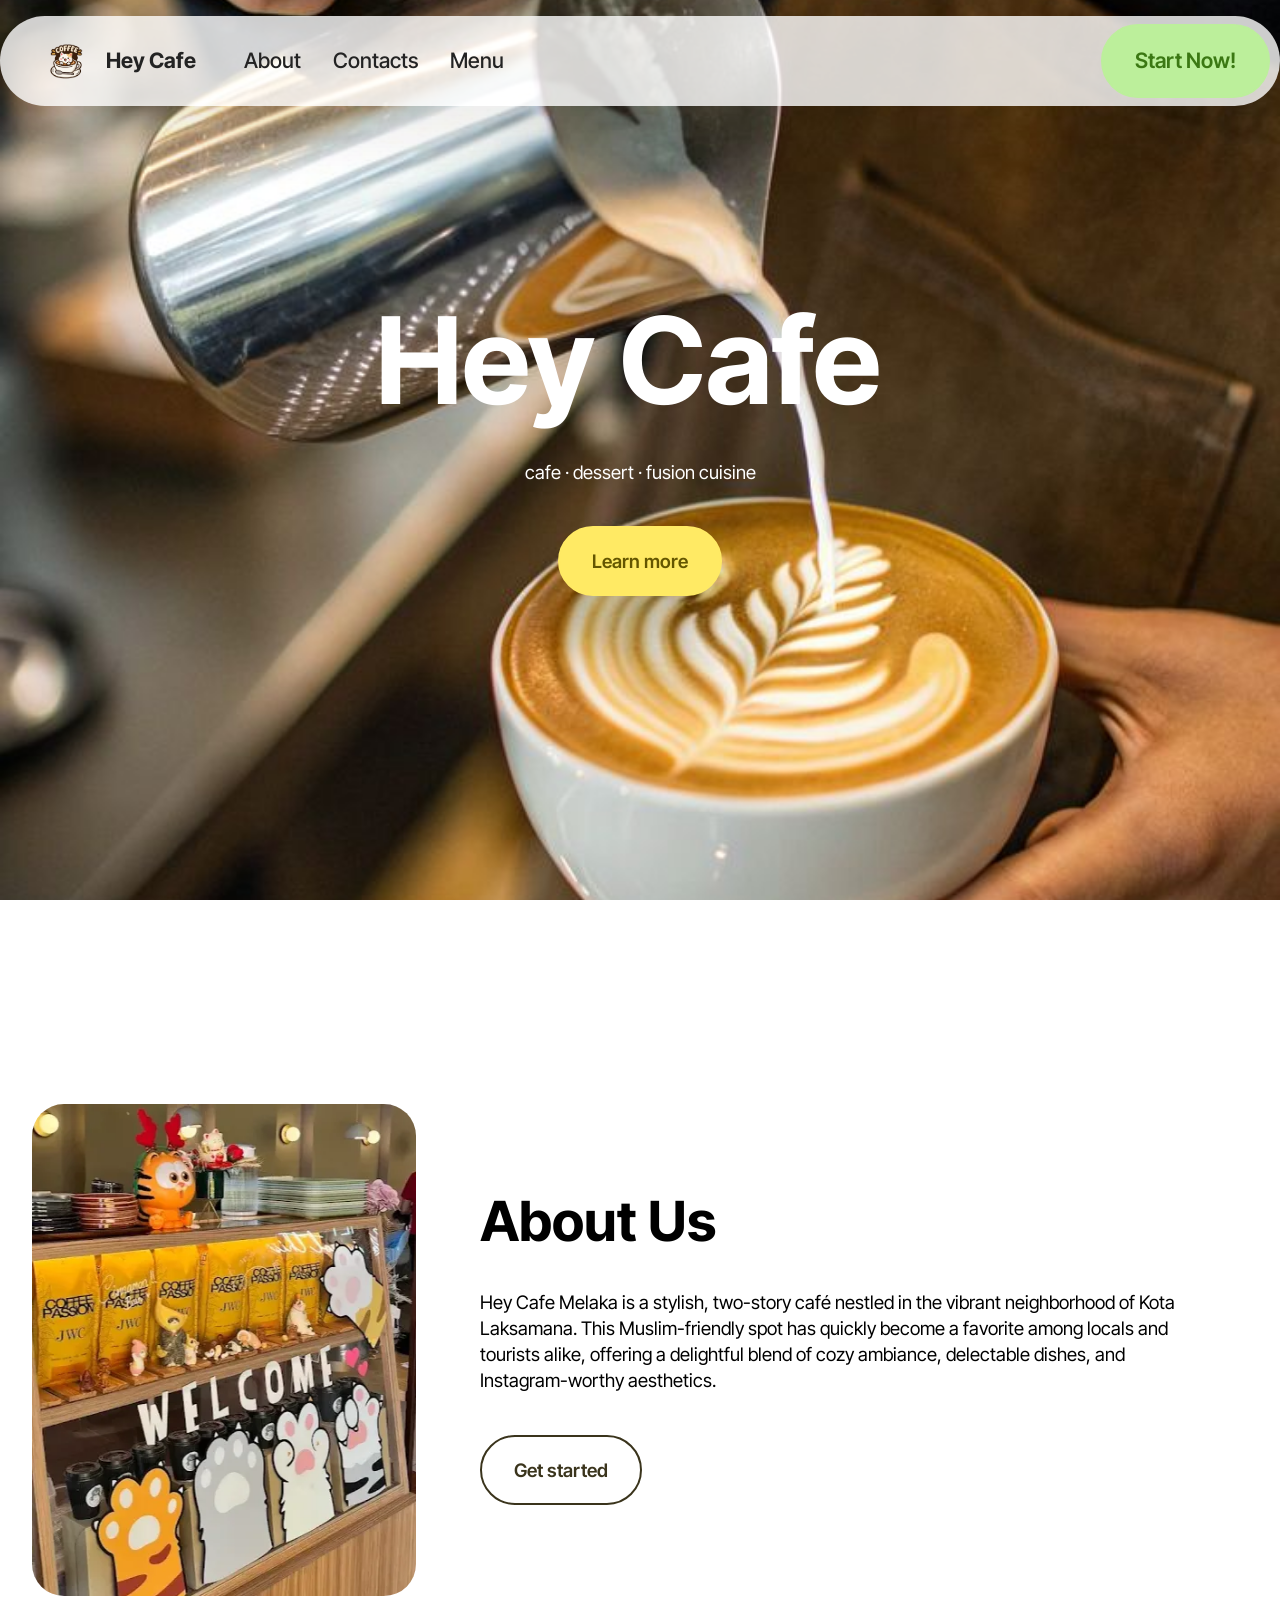
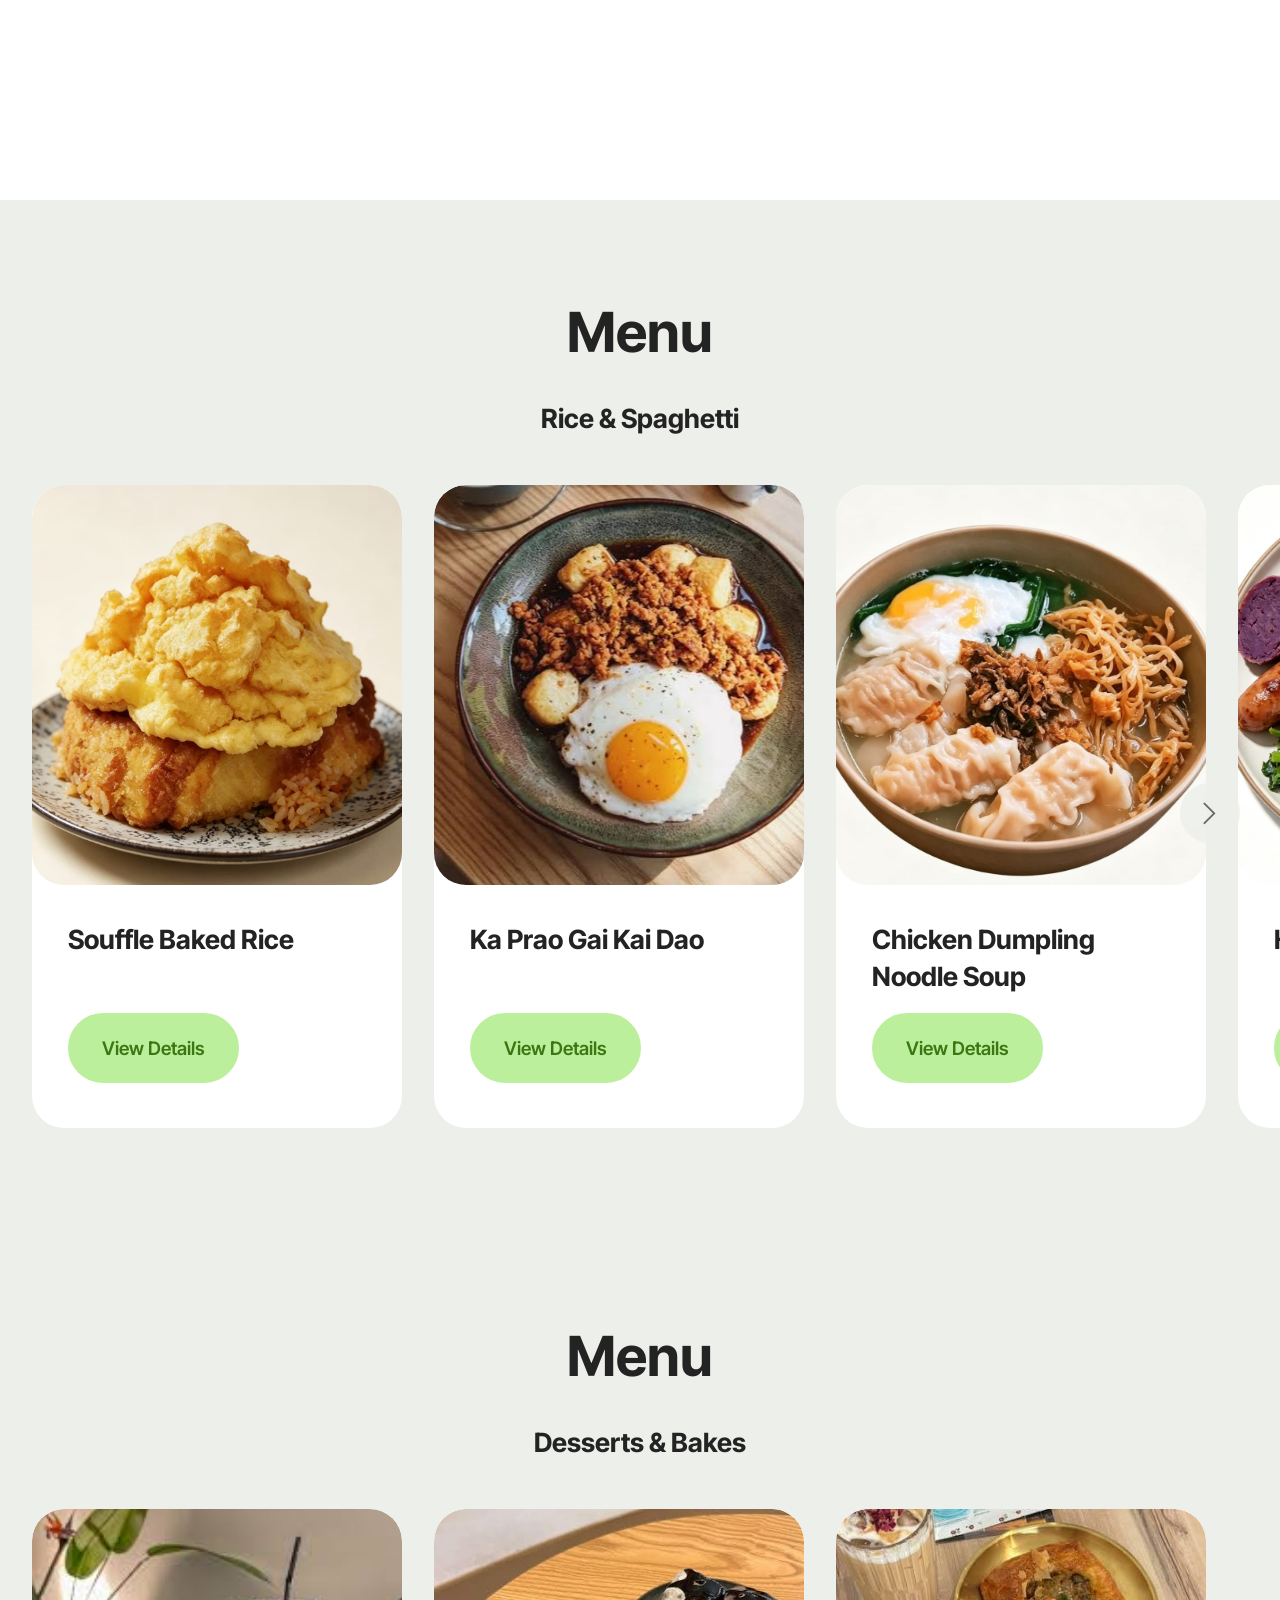
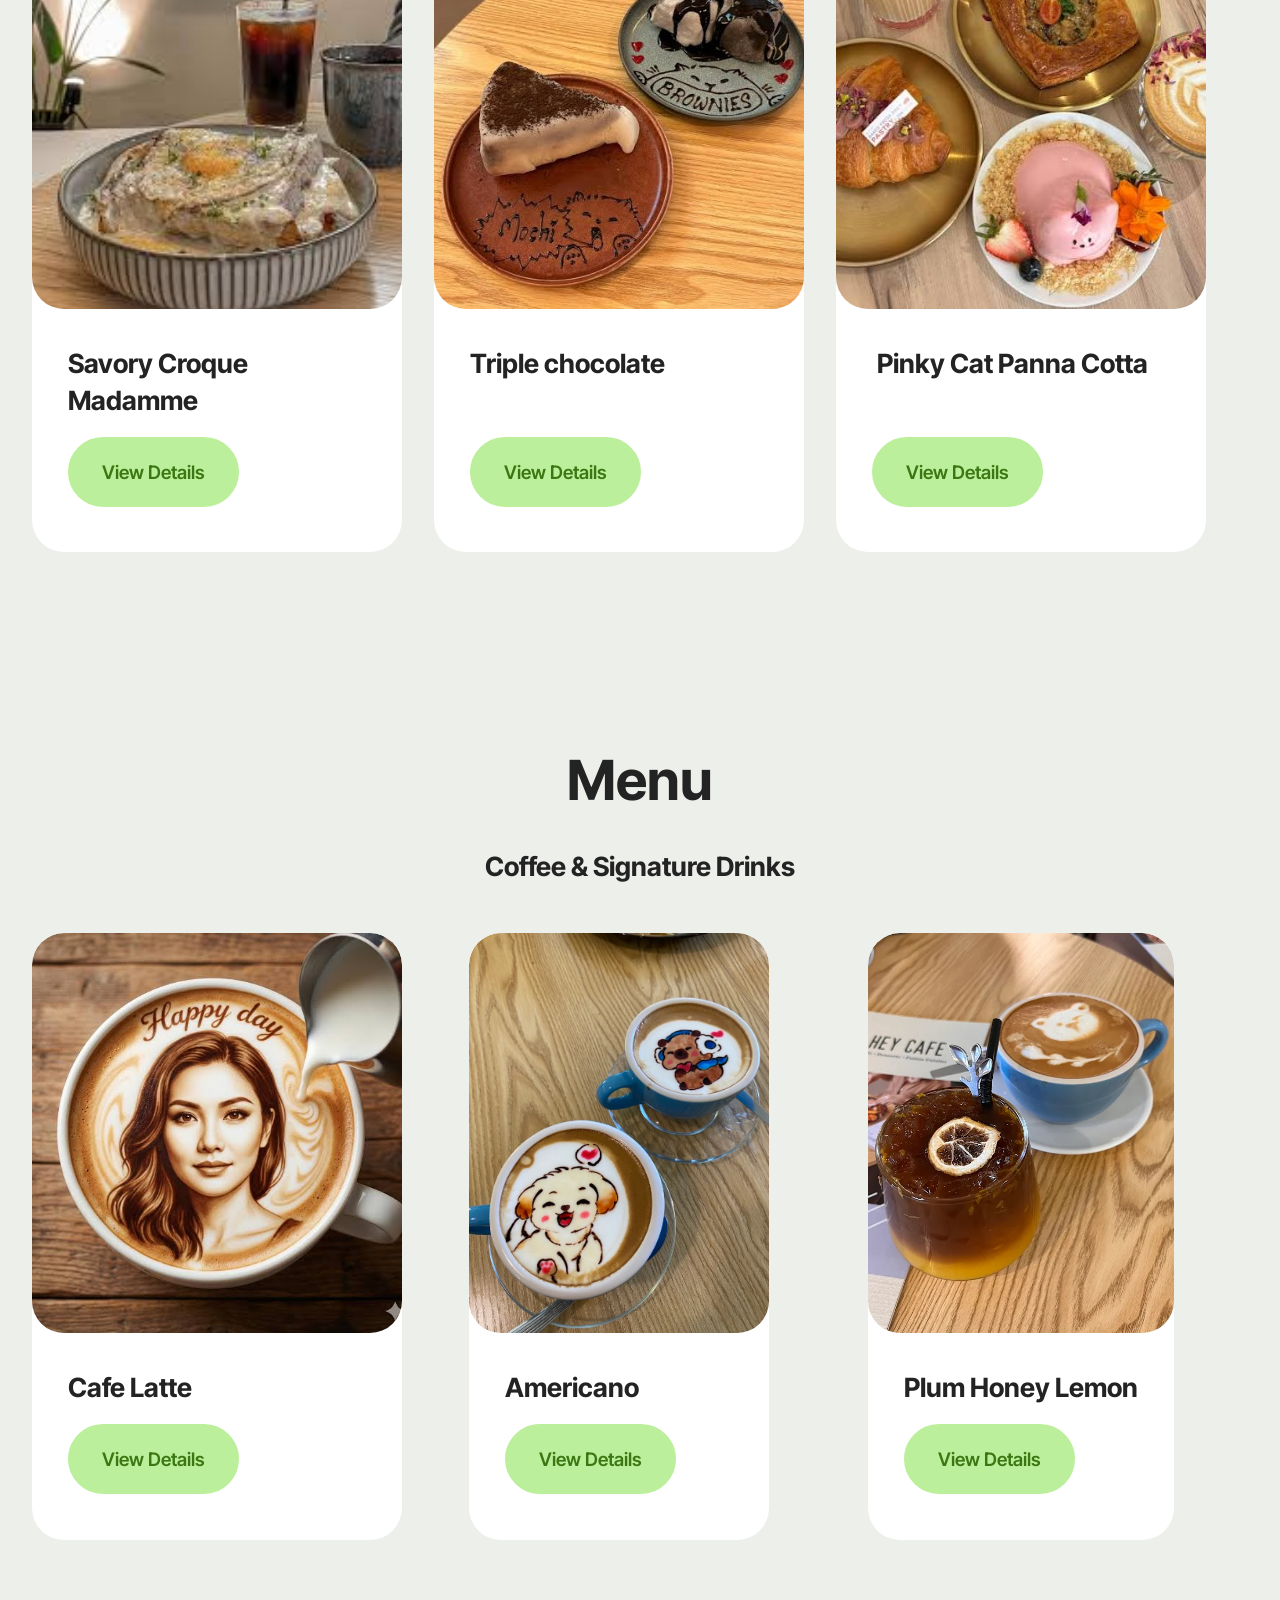
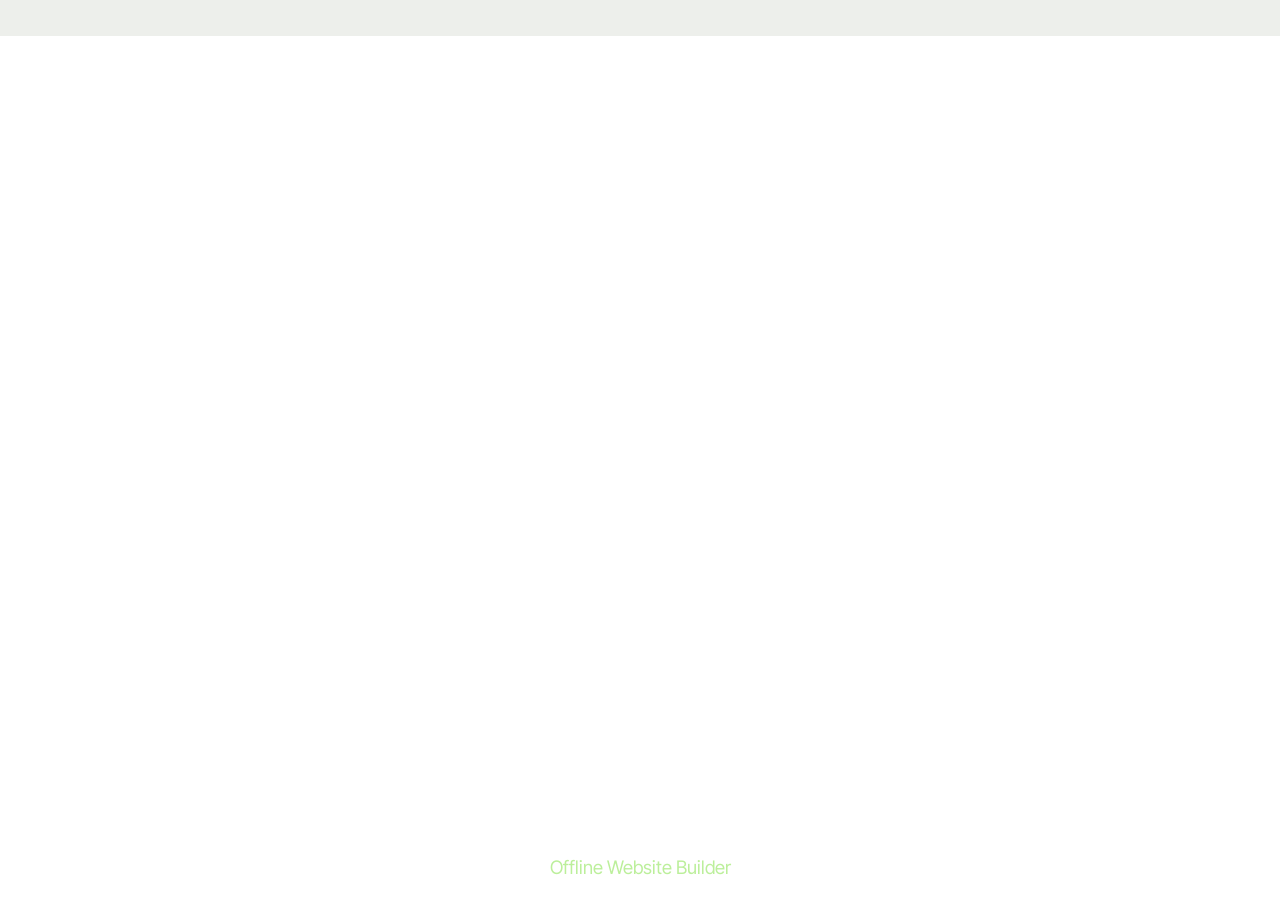
==== commit 59bb4c9c: "create github pages" ====
--- a/index.html
+++ b/index.html
@@ -17,7 +17,7 @@
   <link rel="stylesheet" href="assets/theme/css/style.css">
   <link rel="preload" href="https://fonts.googleapis.com/css?family=Inter+Tight:100,200,300,400,500,600,700,800,900,100i,200i,300i,400i,500i,600i,700i,800i,900i&display=swap" as="style" onload="this.onload=null;this.rel='stylesheet'">
   <noscript><link rel="stylesheet" href="https://fonts.googleapis.com/css?family=Inter+Tight:100,200,300,400,500,600,700,800,900,100i,200i,300i,400i,500i,600i,700i,800i,900i&display=swap"></noscript>
-  <link rel="preload" as="style" href="assets/mobirise/css/mbr-additional.css?v=1iFlxp"><link rel="stylesheet" href="assets/mobirise/css/mbr-additional.css?v=1iFlxp" type="text/css">
+  <link rel="preload" as="style" href="assets/mobirise/css/mbr-additional.css?v=SMbd3D"><link rel="stylesheet" href="assets/mobirise/css/mbr-additional.css?v=SMbd3D" type="text/css">
 
   
   
@@ -395,7 +395,7 @@
 		
         <div class="google-map"><iframe frameborder="0" style="border:0" src="https://www.google.com/maps/embed?pb=!1m18!1m12!1m3!1d3711.7519244382047!2d102.23303907496779!3d2.1957725977847904!2m3!1f0!2f0!3f0!3m2!1i1024!2i768!4f13.1!3m3!1m2!1s0x31d1f147ed033591%3A0x314d63a6acb644f5!2sHey%20Cafe!5e1!3m2!1sen!2smy!4v1791475764665!5m2!1sen!2smy" allowfullscreen=""></iframe></div>
 	</div>
-</section><section class="display-7" style="padding: 0;align-items: center;justify-content: center;flex-wrap: wrap;    align-content: center;display: flex;position: relative;height: 4rem;"><a href="https://mobiri.se/" style="flex: 1 1;height: 4rem;position: absolute;width: 100%;z-index: 1;"><img alt="" style="height: 4rem;" src="[data-uri]"></a><p style="margin: 0;text-align: center;" class="display-7">&#8204;</p><a style="z-index:1" href="https://mobirise.com/builder/ai-website-generator.html">AI Website Generator</a></section><script src="assets/bootstrap/js/bootstrap.bundle.min.js"></script>  <script src="assets/smoothscroll/smooth-scroll.js"></script>  <script src="assets/ytplayer/index.js"></script>  <script src="assets/dropdown/js/navbar-dropdown.js"></script>  <script src="assets/embla/embla.min.js"></script>  <script src="assets/embla/script.js"></script>  <script src="assets/theme/js/script.js"></script>  
+</section><section class="display-7" style="padding: 0;align-items: center;justify-content: center;flex-wrap: wrap;    align-content: center;display: flex;position: relative;height: 4rem;"><a href="https://mobiri.se/" style="flex: 1 1;height: 4rem;position: absolute;width: 100%;z-index: 1;"><img alt="" style="height: 4rem;" src="[data-uri]"></a><p style="margin: 0;text-align: center;" class="display-7">&#8204;</p><a style="z-index:1" href="https://mobirise.com/offline-website-builder.html">Offline Website Builder</a></section><script src="assets/bootstrap/js/bootstrap.bundle.min.js"></script>  <script src="assets/smoothscroll/smooth-scroll.js"></script>  <script src="assets/ytplayer/index.js"></script>  <script src="assets/dropdown/js/navbar-dropdown.js"></script>  <script src="assets/embla/embla.min.js"></script>  <script src="assets/embla/script.js"></script>  <script src="assets/theme/js/script.js"></script>  
   
   
 </body>
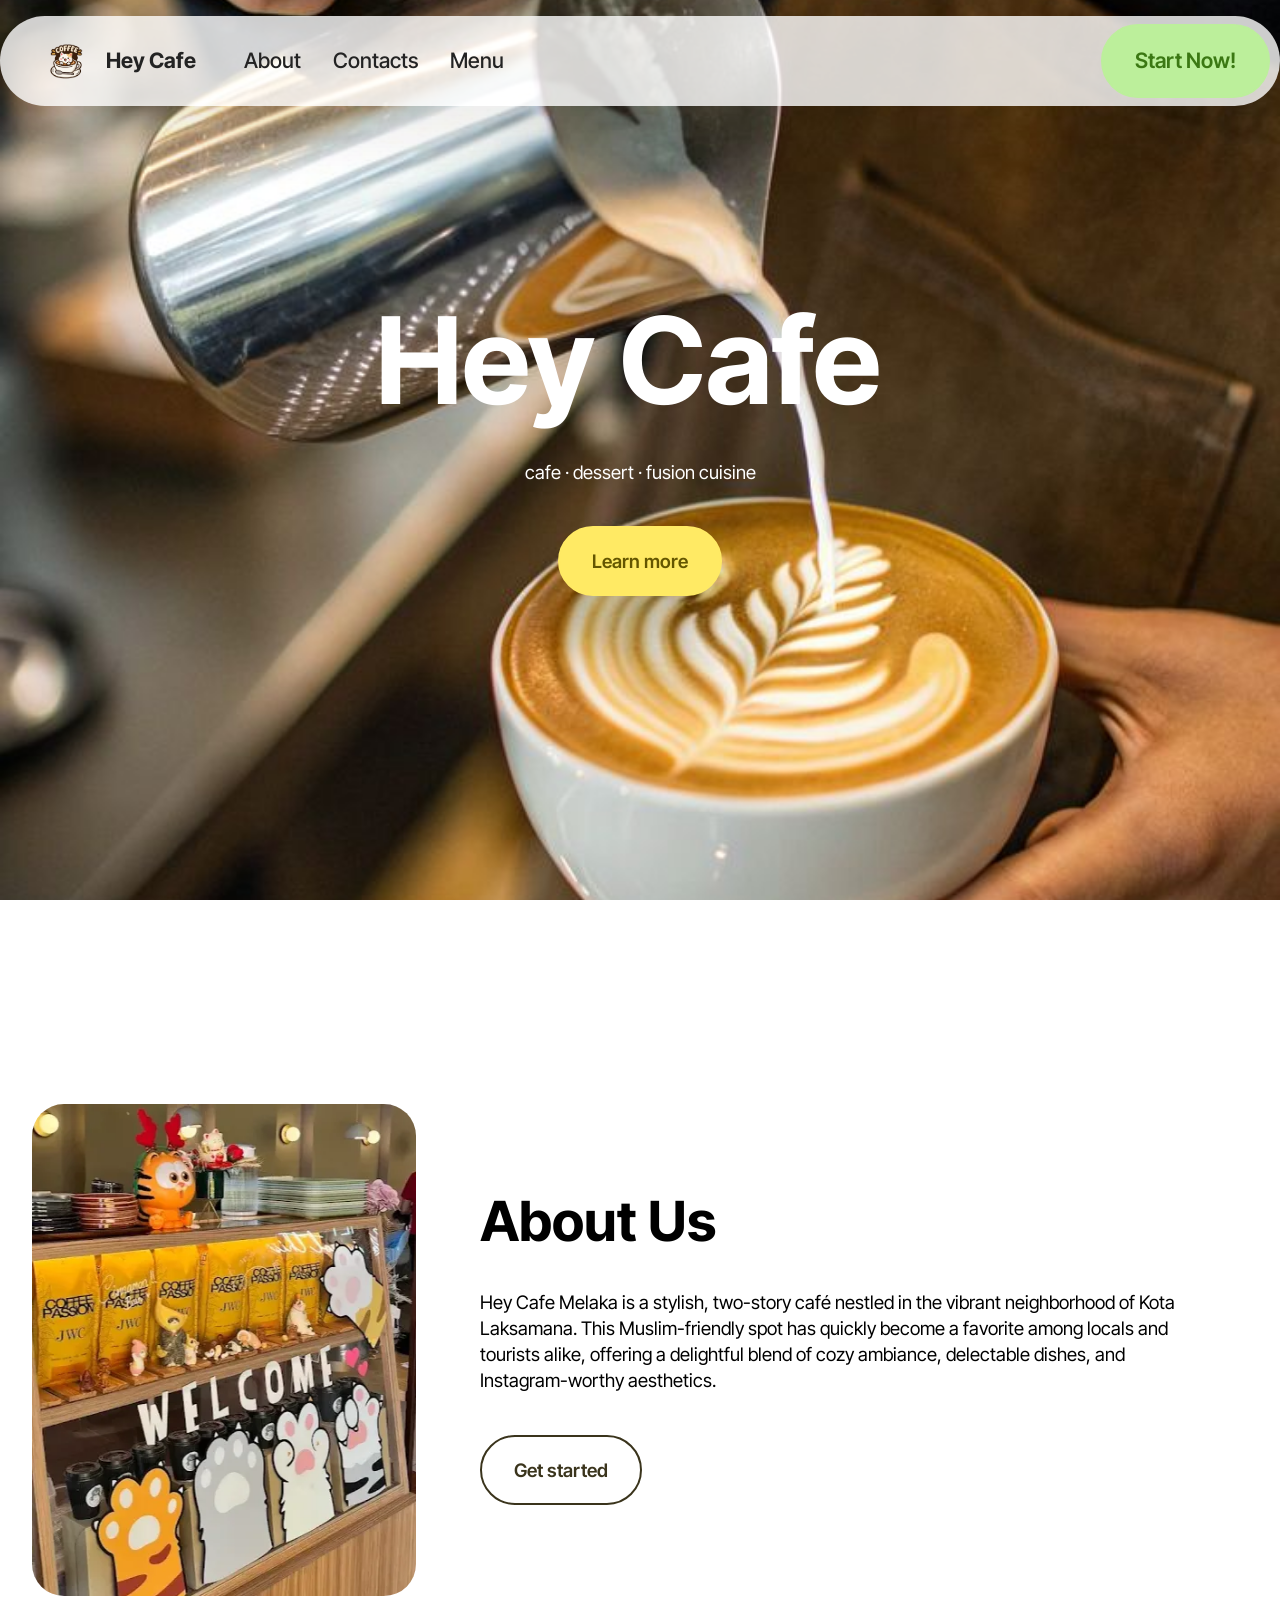
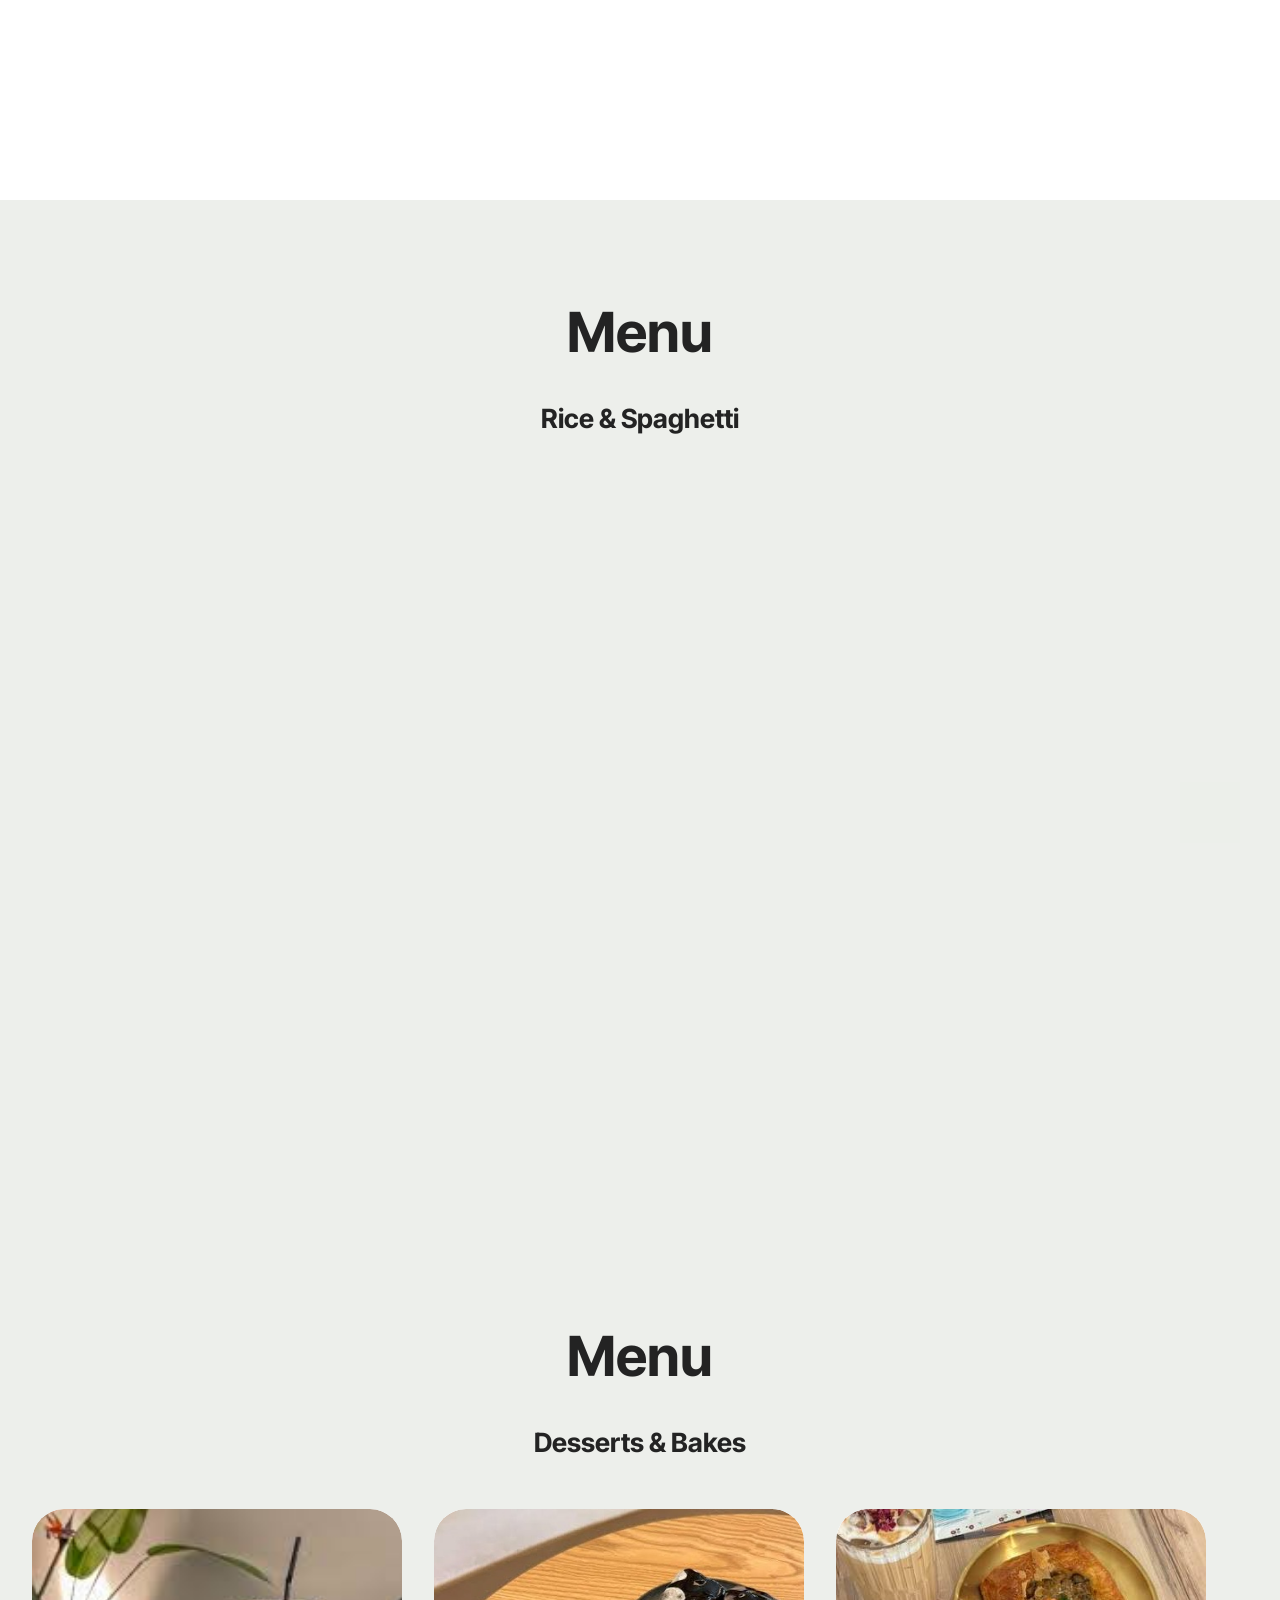
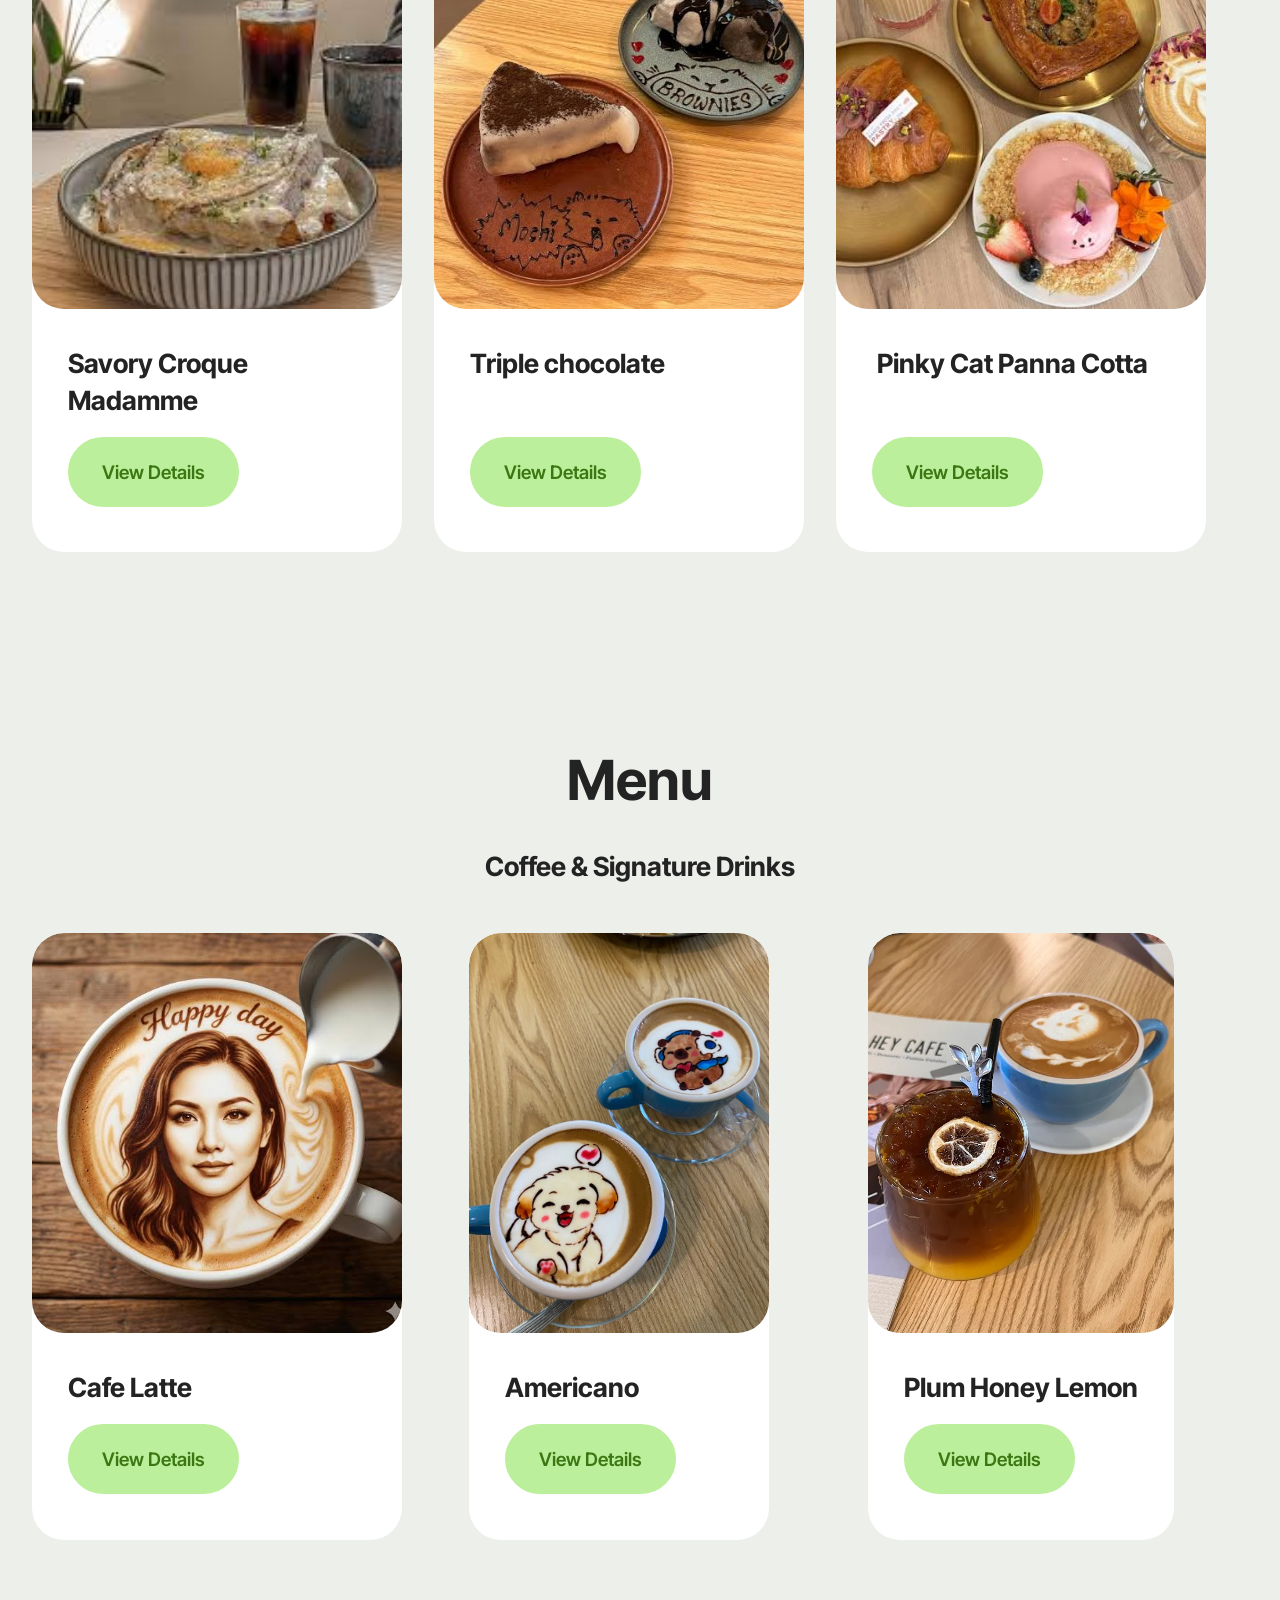
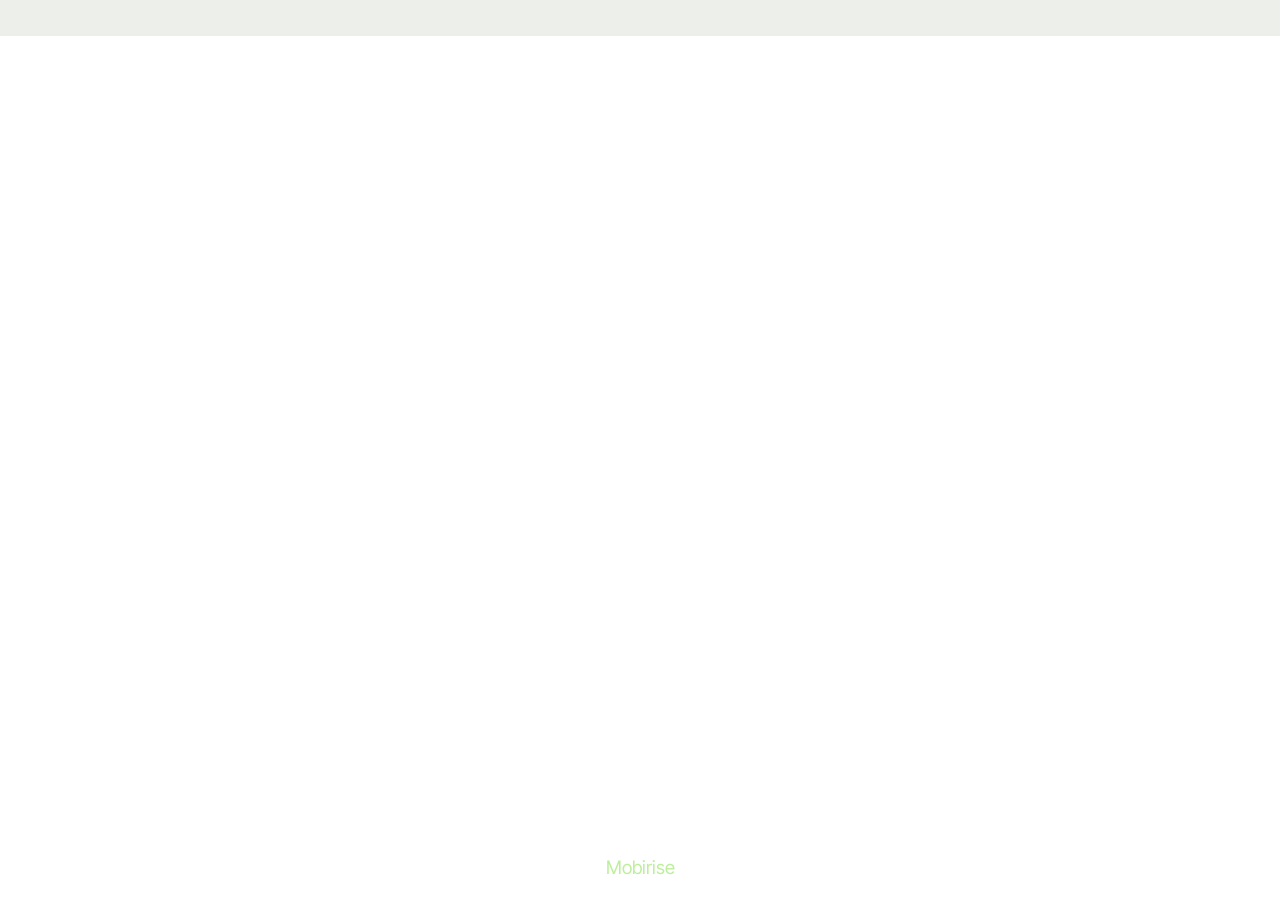
==== commit f1e478ec: "create github pages" ====
--- a/index.html
+++ b/index.html
@@ -17,7 +17,7 @@
   <link rel="stylesheet" href="assets/theme/css/style.css">
   <link rel="preload" href="https://fonts.googleapis.com/css?family=Inter+Tight:100,200,300,400,500,600,700,800,900,100i,200i,300i,400i,500i,600i,700i,800i,900i&display=swap" as="style" onload="this.onload=null;this.rel='stylesheet'">
   <noscript><link rel="stylesheet" href="https://fonts.googleapis.com/css?family=Inter+Tight:100,200,300,400,500,600,700,800,900,100i,200i,300i,400i,500i,600i,700i,800i,900i&display=swap"></noscript>
-  <link rel="preload" as="style" href="assets/mobirise/css/mbr-additional.css?v=SMbd3D"><link rel="stylesheet" href="assets/mobirise/css/mbr-additional.css?v=SMbd3D" type="text/css">
+  <link rel="preload" as="style" href="assets/mobirise/css/mbr-additional.css?v=yV2ma8"><link rel="stylesheet" href="assets/mobirise/css/mbr-additional.css?v=yV2ma8" type="text/css">
 
   
   
@@ -395,7 +395,7 @@
 		
         <div class="google-map"><iframe frameborder="0" style="border:0" src="https://www.google.com/maps/embed?pb=!1m18!1m12!1m3!1d3711.7519244382047!2d102.23303907496779!3d2.1957725977847904!2m3!1f0!2f0!3f0!3m2!1i1024!2i768!4f13.1!3m3!1m2!1s0x31d1f147ed033591%3A0x314d63a6acb644f5!2sHey%20Cafe!5e1!3m2!1sen!2smy!4v1791475764665!5m2!1sen!2smy" allowfullscreen=""></iframe></div>
 	</div>
-</section><section class="display-7" style="padding: 0;align-items: center;justify-content: center;flex-wrap: wrap;    align-content: center;display: flex;position: relative;height: 4rem;"><a href="https://mobiri.se/" style="flex: 1 1;height: 4rem;position: absolute;width: 100%;z-index: 1;"><img alt="" style="height: 4rem;" src="[data-uri]"></a><p style="margin: 0;text-align: center;" class="display-7">&#8204;</p><a style="z-index:1" href="https://mobirise.com/offline-website-builder.html">Offline Website Builder</a></section><script src="assets/bootstrap/js/bootstrap.bundle.min.js"></script>  <script src="assets/smoothscroll/smooth-scroll.js"></script>  <script src="assets/ytplayer/index.js"></script>  <script src="assets/dropdown/js/navbar-dropdown.js"></script>  <script src="assets/embla/embla.min.js"></script>  <script src="assets/embla/script.js"></script>  <script src="assets/theme/js/script.js"></script>  
+</section><section class="display-7" style="padding: 0;align-items: center;justify-content: center;flex-wrap: wrap;    align-content: center;display: flex;position: relative;height: 4rem;"><a href="https://mobiri.se/" style="flex: 1 1;height: 4rem;position: absolute;width: 100%;z-index: 1;"><img alt="" style="height: 4rem;" src="[data-uri]"></a><p style="margin: 0;text-align: center;" class="display-7">&#8204;</p><a style="z-index:1" href="https://mobirise.com">Mobirise </a></section><script src="assets/bootstrap/js/bootstrap.bundle.min.js"></script>  <script src="assets/smoothscroll/smooth-scroll.js"></script>  <script src="assets/ytplayer/index.js"></script>  <script src="assets/dropdown/js/navbar-dropdown.js"></script>  <script src="assets/embla/embla.min.js"></script>  <script src="assets/embla/script.js"></script>  <script src="assets/theme/js/script.js"></script>  
   
   
 </body>
